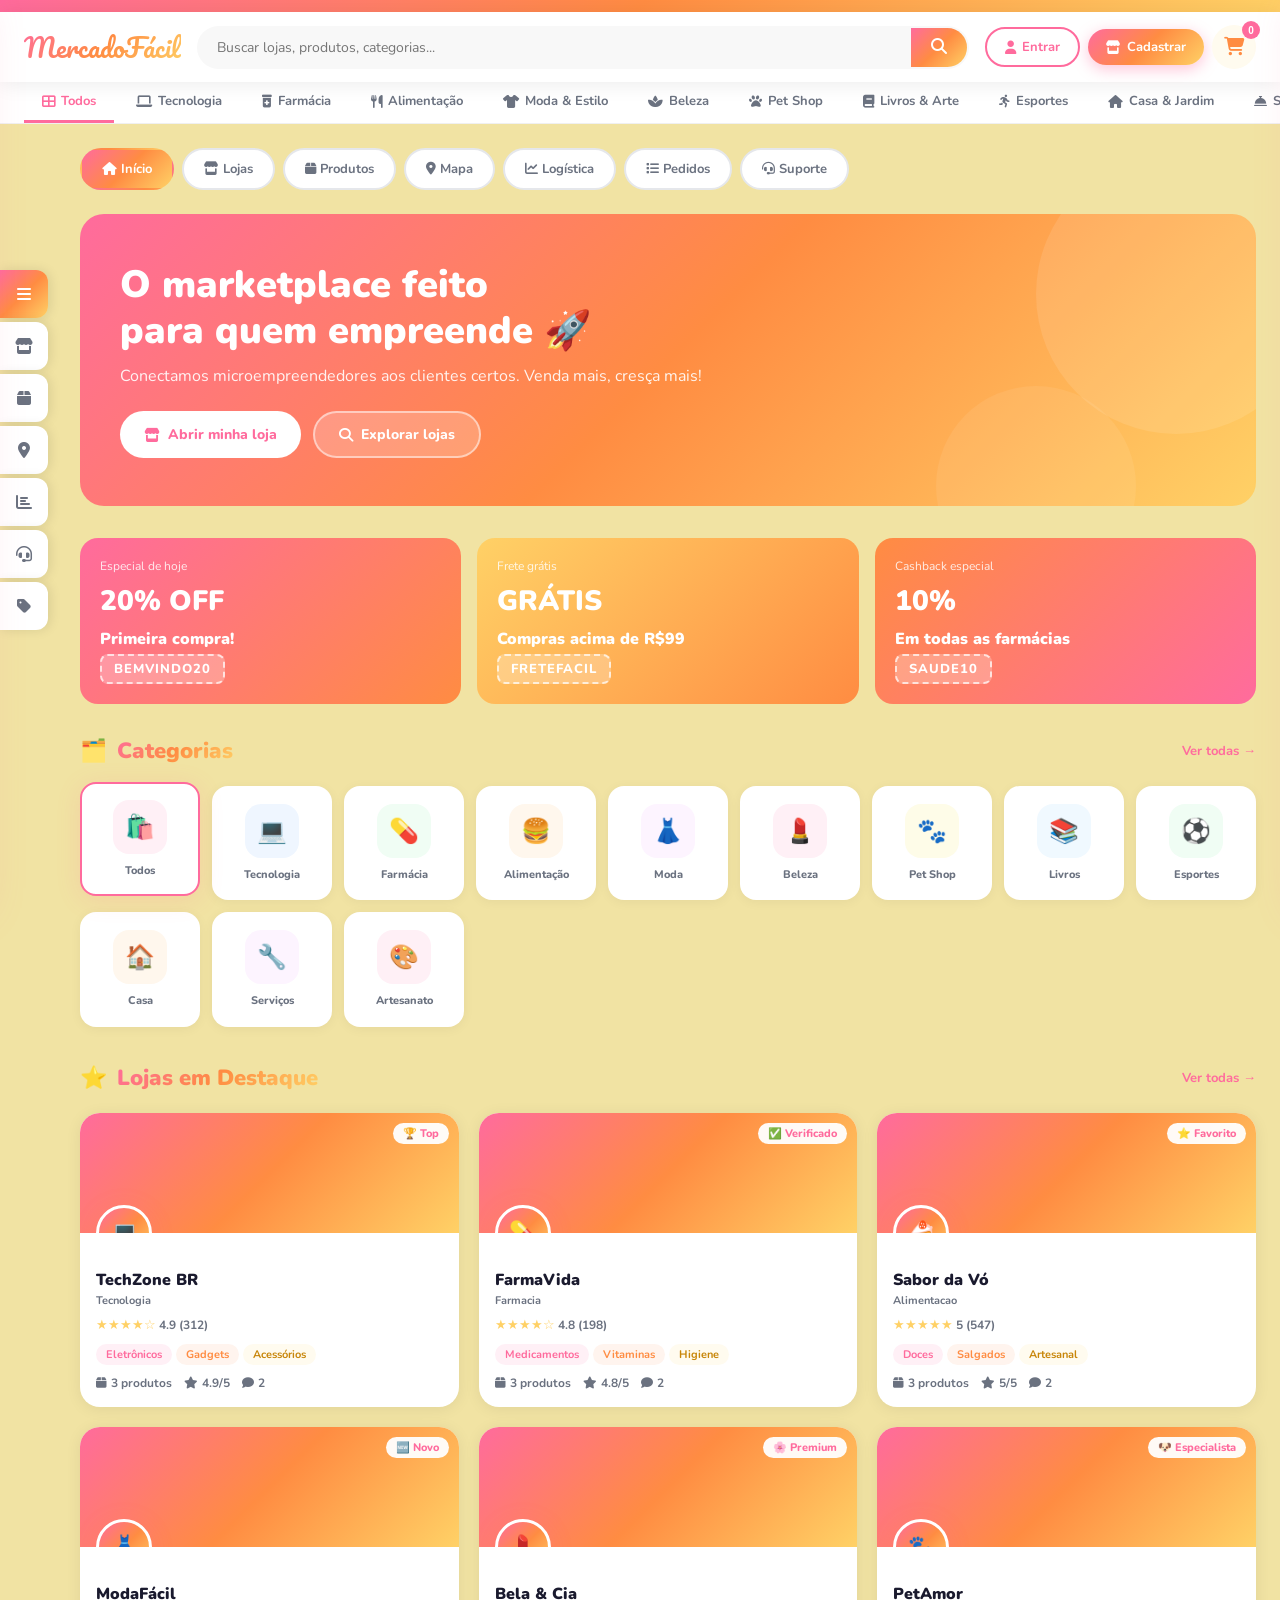
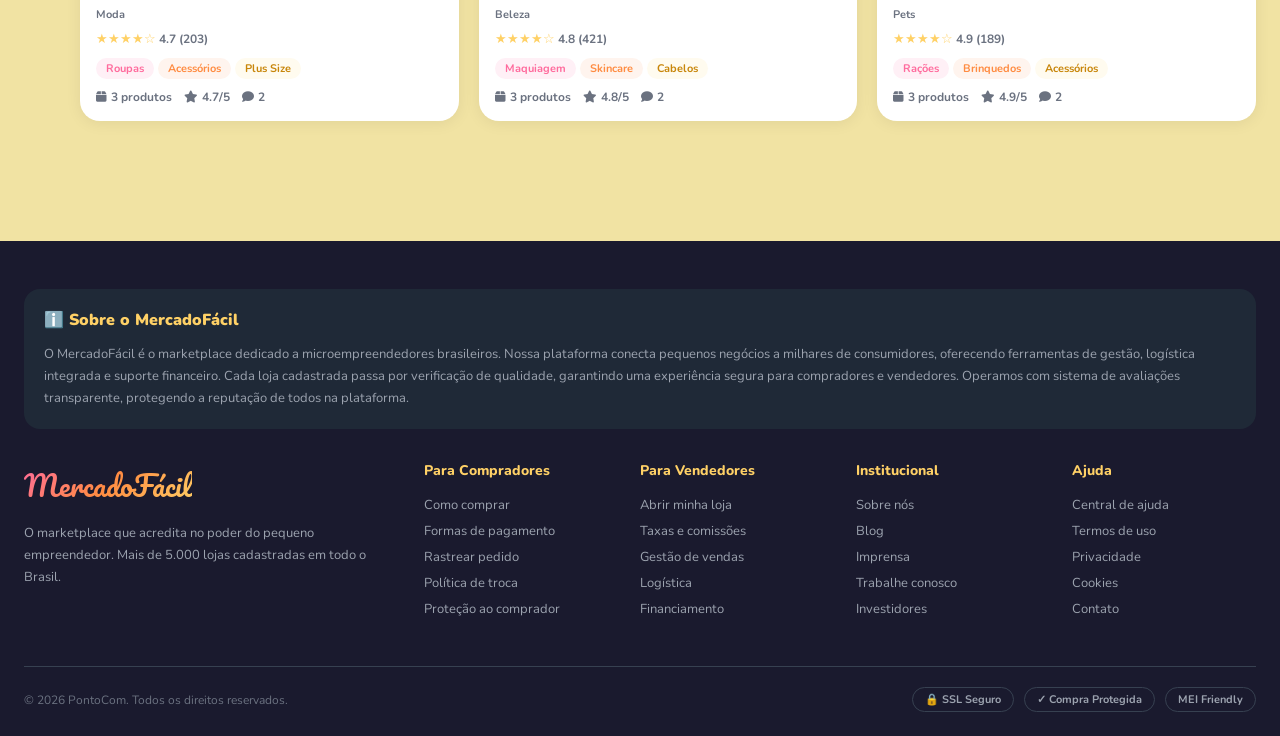
==== pontocom.html @ 1bbb6309 "primeiro commit" ====
<!doctype html>
<html lang="pt-BR">
  <head>
    <meta charset="UTF-8" />
    <meta name="viewport" content="width=device-width, initial-scale=1.0" />
    <title>MercadoFácil — Marketplace para Microempreendedores</title>
    <link rel="preconnect" href="https://fonts.googleapis.com" />
    <link
      href="https://fonts.googleapis.com/css2?family=Nunito:wght@400;600;700;800;900&family=Pacifico&display=swap"
      rel="stylesheet"
    />
    <link
      rel="stylesheet"
      href="https://cdnjs.cloudflare.com/ajax/libs/font-awesome/6.5.0/css/all.min.css"
    />
    <link
      rel="stylesheet"
      href="https://unpkg.com/leaflet@1.9.4/dist/leaflet.css"
    />
    <link rel="stylesheet" href="style.css" />
  </head>
  <body>
    <!-- TOPBAR -->
    <div class="topbar"></div>

    <!-- HEADER -->
    <header>
      <div class="header-inner">
        <div class="logo" onclick="scrollToTop()">MercadoFácil</div>
        <div class="search-bar">
          <input
            type="text"
            id="searchInput"
            placeholder="Buscar lojas, produtos, categorias..."
            oninput="handleSearch(this.value)"
          />
          <button onclick="doSearch()"><i class="fas fa-search"></i></button>
        </div>
        <div class="header-actions">
          <button class="btn btn-outline" onclick="openModal('modal-login')">
            <i class="fas fa-user"></i> Entrar
          </button>
          <button class="btn btn-primary" onclick="openModal('modal-register')">
            <i class="fas fa-store"></i> Cadastrar
          </button>
          <button class="cart-btn pulse" onclick="toggleCart()">
            <i class="fas fa-shopping-cart"></i>
            <span class="cart-badge" id="cartCount">0</span>
          </button>
        </div>
      </div>
    </header>

    <!-- NAV CATEGORIES -->
    <nav class="nav-cats">
      <div class="nav-cats-inner">
        <button class="nav-cat active" onclick="filterCat('todos', this)">
          <i class="fas fa-th-large"></i> Todos
        </button>
        <button class="nav-cat" onclick="filterCat('tecnologia', this)">
          <i class="fas fa-laptop"></i> Tecnologia
        </button>
        <button class="nav-cat" onclick="filterCat('farmacia', this)">
          <i class="fas fa-prescription-bottle-alt"></i> Farmácia
        </button>
        <button class="nav-cat" onclick="filterCat('alimentacao', this)">
          <i class="fas fa-utensils"></i> Alimentação
        </button>
        <button class="nav-cat" onclick="filterCat('moda', this)">
          <i class="fas fa-tshirt"></i> Moda & Estilo
        </button>
        <button class="nav-cat" onclick="filterCat('beleza', this)">
          <i class="fas fa-spa"></i> Beleza
        </button>
        <button class="nav-cat" onclick="filterCat('pets', this)">
          <i class="fas fa-paw"></i> Pet Shop
        </button>
        <button class="nav-cat" onclick="filterCat('livros', this)">
          <i class="fas fa-book"></i> Livros & Arte
        </button>
        <button class="nav-cat" onclick="filterCat('esportes', this)">
          <i class="fas fa-running"></i> Esportes
        </button>
        <button class="nav-cat" onclick="filterCat('casa', this)">
          <i class="fas fa-home"></i> Casa & Jardim
        </button>
        <button class="nav-cat" onclick="filterCat('servicos', this)">
          <i class="fas fa-concierge-bell"></i> Serviços
        </button>
        <button class="nav-cat" onclick="showTab('logistica')">
          <i class="fas fa-chart-line" style="color: var(--rosa)"></i> Painel
          Logístico
        </button>
      </div>
    </nav>

    <!-- FLOATING MENU -->
    <div class="floating-menu">
      <button
        class="float-item"
        onclick="toggleMenu()"
        style="background: var(--grad1); color: white"
        title="Menu"
      >
        <i class="fas fa-bars"></i>
        <span class="tooltip">Menu</span>
      </button>
      <button class="float-item" onclick="showTab('lojas')">
        <i class="fas fa-store"></i>
        <span class="tooltip">Lojas</span>
      </button>
      <button class="float-item" onclick="showTab('produtos')">
        <i class="fas fa-box"></i>
        <span class="tooltip">Produtos</span>
      </button>
      <button class="float-item" onclick="showTab('mapa')">
        <i class="fas fa-map-marker-alt"></i>
        <span class="tooltip">Mapa</span>
      </button>
      <button class="float-item" onclick="showTab('logistica')">
        <i class="fas fa-chart-bar"></i>
        <span class="tooltip">Logística</span>
      </button>
      <button class="float-item" onclick="showTab('suporte')">
        <i class="fas fa-headset"></i>
        <span class="tooltip">Suporte</span>
      </button>
      <button class="float-item" onclick="openModal('modal-coupon')">
        <i class="fas fa-tag"></i>
        <span class="tooltip">Cupons</span>
      </button>
    </div>

    <!-- MENU PANEL -->
    <div class="menu-overlay" id="menuOverlay" onclick="toggleMenu()"></div>
    <div class="menu-panel" id="menuPanel">
      <div class="menu-header">
        <h2>🛍️ Menu</h2>
        <p>Explore tudo no MercadoFácil</p>
        <button class="menu-close" onclick="toggleMenu()">
          <i class="fas fa-times"></i>
        </button>
      </div>
      <div class="menu-section">
        <h3>Principal</h3>
        <div
          class="menu-item"
          onclick="
            showTab('lojas');
            toggleMenu();
          "
        >
          <i class="mi-rosa fas fa-store"></i> Lojas em Destaque
        </div>
        <div
          class="menu-item"
          onclick="
            showTab('produtos');
            toggleMenu();
          "
        >
          <i class="mi-laranja fas fa-box-open"></i> Todos os Produtos
        </div>
        <div
          class="menu-item"
          onclick="
            showTab('mapa');
            toggleMenu();
          "
        >
          <i class="mi-amarelo fas fa-map"></i> Mapa de Lojas
        </div>
      </div>
      <div class="menu-section">
        <h3>Ferramentas</h3>
        <div
          class="menu-item"
          onclick="
            showTab('logistica');
            toggleMenu();
          "
        >
          <i class="mi-rosa fas fa-chart-line"></i> Painel Logístico
        </div>
        <div
          class="menu-item"
          onclick="
            openModal('modal-coupon');
            toggleMenu();
          "
        >
          <i class="mi-laranja fas fa-ticket-alt"></i> Meus Cupons
        </div>
        <div
          class="menu-item"
          onclick="
            showTab('pedidos');
            toggleMenu();
          "
        >
          <i class="mi-amarelo fas fa-list-alt"></i> Meus Pedidos
        </div>
      </div>
      <div class="menu-section">
        <h3>Categorias</h3>
        <div
          class="menu-item"
          onclick="
            filterCat('tecnologia');
            toggleMenu();
          "
        >
          <i class="mi-rosa fas fa-laptop"></i> Tecnologia
        </div>
        <div
          class="menu-item"
          onclick="
            filterCat('farmacia');
            toggleMenu();
          "
        >
          <i class="mi-laranja fas fa-pills"></i> Farmácia
        </div>
        <div
          class="menu-item"
          onclick="
            filterCat('alimentacao');
            toggleMenu();
          "
        >
          <i class="mi-amarelo fas fa-hamburger"></i> Alimentação
        </div>
        <div
          class="menu-item"
          onclick="
            filterCat('moda');
            toggleMenu();
          "
        >
          <i class="mi-rosa fas fa-tshirt"></i> Moda & Estilo
        </div>
        <div
          class="menu-item"
          onclick="
            filterCat('beleza');
            toggleMenu();
          "
        >
          <i class="mi-laranja fas fa-spa"></i> Beleza
        </div>
        <div
          class="menu-item"
          onclick="
            filterCat('pets');
            toggleMenu();
          "
        >
          <i class="mi-amarelo fas fa-paw"></i> Pet Shop
        </div>
        <div
          class="menu-item"
          onclick="
            filterCat('esportes');
            toggleMenu();
          "
        >
          <i class="mi-rosa fas fa-running"></i> Esportes
        </div>
        <div
          class="menu-item"
          onclick="
            filterCat('casa');
            toggleMenu();
          "
        >
          <i class="mi-laranja fas fa-home"></i> Casa & Jardim
        </div>
      </div>
      <div class="menu-section">
        <h3>Conta</h3>
        <div
          class="menu-item"
          onclick="
            openModal('modal-login');
            toggleMenu();
          "
        >
          <i class="mi-rosa fas fa-sign-in-alt"></i> Entrar
        </div>
        <div
          class="menu-item"
          onclick="
            openModal('modal-register');
            toggleMenu();
          "
        >
          <i class="mi-laranja fas fa-user-plus"></i> Criar Conta
        </div>
        <div
          class="menu-item"
          onclick="
            showTab('suporte');
            toggleMenu();
          "
        >
          <i class="mi-amarelo fas fa-headset"></i> Suporte
        </div>
      </div>
    </div>

    <!-- CART PANEL -->
    <div class="cart-panel" id="cartPanel">
      <div class="cart-header">
        <h2><i class="fas fa-shopping-cart"></i> Meu Carrinho</h2>
        <button
          onclick="toggleCart()"
          style="
            background: rgba(255, 255, 255, 0.2);
            border: none;
            color: white;
            width: 32px;
            height: 32px;
            border-radius: 50%;
            cursor: pointer;
            font-size: 16px;
          "
        >
          <i class="fas fa-times"></i>
        </button>
      </div>
      <div class="cart-items" id="cartItems">
        <div style="text-align: center; padding: 60px 20px; color: var(--gray)">
          <i
            class="fas fa-shopping-bag"
            style="
              font-size: 48px;
              margin-bottom: 12px;
              opacity: 0.3;
              display: block;
            "
          ></i>
          <p style="font-weight: 700">Seu carrinho está vazio</p>
          <p style="font-size: 12px">Adicione produtos incríveis!</p>
        </div>
      </div>
      <div class="cart-footer">
        <div class="coupon-section">
          <label
            style="
              font-size: 12px;
              font-weight: 700;
              display: block;
              margin-bottom: 6px;
            "
            ><i class="fas fa-tag" style="color: var(--rosa)"></i> Cupom de
            desconto</label
          >
          <div class="coupon-input">
            <input
              type="text"
              id="couponField"
              placeholder="Digite o cupom..."
            />
            <button class="coupon-apply" onclick="applyCoupon()">
              Aplicar
            </button>
          </div>
        </div>
        <div class="cart-total">
          <span>Total:</span>
          <span class="price" id="cartTotal">R$ 0,00</span>
        </div>
        <button
          class="btn btn-primary"
          style="width: 100%; justify-content: center; padding: 14px"
          onclick="checkout()"
        >
          <i class="fas fa-lock"></i> Finalizar Compra
        </button>
      </div>
    </div>
    <div class="menu-overlay" id="cartOverlay" onclick="toggleCart()"></div>

    <!-- MAIN -->
    <main>
      <!-- MAIN TABS -->
      <div class="main-tabs">
        <button class="main-tab active" onclick="showTab('inicio')">
          <i class="fas fa-home"></i> Início
        </button>
        <button class="main-tab" onclick="showTab('lojas')">
          <i class="fas fa-store"></i> Lojas
        </button>
        <button class="main-tab" onclick="showTab('produtos')">
          <i class="fas fa-box"></i> Produtos
        </button>
        <button class="main-tab" onclick="showTab('mapa')">
          <i class="fas fa-map-marker-alt"></i> Mapa
        </button>
        <button class="main-tab" onclick="showTab('logistica')">
          <i class="fas fa-chart-line"></i> Logística
        </button>
        <button class="main-tab" onclick="showTab('pedidos')">
          <i class="fas fa-list"></i> Pedidos
        </button>
        <button class="main-tab" onclick="showTab('suporte')">
          <i class="fas fa-headset"></i> Suporte
        </button>
      </div>

      <!-- ===== INICIO ===== -->
      <div class="tab-content active" id="tab-inicio">
        <!-- HERO -->
        <div class="hero">
          <h1>O marketplace feito<br />para quem empreende 🚀</h1>
          <p>
            Conectamos microempreendedores aos clientes certos. Venda mais,
            cresça mais!
          </p>
          <div class="hero-btns">
            <button class="btn-white" onclick="openModal('modal-register')">
              <i class="fas fa-store"></i> Abrir minha loja
            </button>
            <button class="btn-ghost" onclick="showTab('lojas')">
              <i class="fas fa-search"></i> Explorar lojas
            </button>
          </div>
        </div>

        <!-- PROMOS -->
        <div class="promo-grid">
          <div class="promo-card promo-1" onclick="openModal('modal-coupon')">
            <p>Especial de hoje</p>
            <div class="discount">20% OFF</div>
            <h3>Primeira compra!</h3>
            <div class="coupon-badge">BEMVINDO20</div>
          </div>
          <div class="promo-card promo-2" onclick="openModal('modal-coupon')">
            <p>Frete grátis</p>
            <div class="discount">GRÁTIS</div>
            <h3>Compras acima de R$99</h3>
            <div class="coupon-badge">FRETEFACIL</div>
          </div>
          <div class="promo-card promo-3" onclick="openModal('modal-coupon')">
            <p>Cashback especial</p>
            <div class="discount">10%</div>
            <h3>Em todas as farmácias</h3>
            <div class="coupon-badge">SAUDE10</div>
          </div>
        </div>

        <!-- CATEGORIES -->
        <div class="section-title">
          <h2>🗂️ <span>Categorias</span></h2>
          <a class="see-all" onclick="showTab('lojas')">Ver todas →</a>
        </div>
        <div class="cat-grid" id="catGrid">
          <div class="cat-card active" onclick="filterCat('todos', null, true)">
            <div class="cat-icon" style="background: #fff0f6">
              <span>🛍️</span>
            </div>
            <p>Todos</p>
          </div>
          <div class="cat-card" onclick="filterCat('tecnologia', null, true)">
            <div class="cat-icon" style="background: #eff6ff">
              <span>💻</span>
            </div>
            <p>Tecnologia</p>
          </div>
          <div class="cat-card" onclick="filterCat('farmacia', null, true)">
            <div class="cat-icon" style="background: #f0fdf4">
              <span>💊</span>
            </div>
            <p>Farmácia</p>
          </div>
          <div class="cat-card" onclick="filterCat('alimentacao', null, true)">
            <div class="cat-icon" style="background: #fff7ed">
              <span>🍔</span>
            </div>
            <p>Alimentação</p>
          </div>
          <div class="cat-card" onclick="filterCat('moda', null, true)">
            <div class="cat-icon" style="background: #fdf4ff">
              <span>👗</span>
            </div>
            <p>Moda</p>
          </div>
          <div class="cat-card" onclick="filterCat('beleza', null, true)">
            <div class="cat-icon" style="background: #fff0f6">
              <span>💄</span>
            </div>
            <p>Beleza</p>
          </div>
          <div class="cat-card" onclick="filterCat('pets', null, true)">
            <div class="cat-icon" style="background: #fefce8">
              <span>🐾</span>
            </div>
            <p>Pet Shop</p>
          </div>
          <div class="cat-card" onclick="filterCat('livros', null, true)">
            <div class="cat-icon" style="background: #f0f9ff">
              <span>📚</span>
            </div>
            <p>Livros</p>
          </div>
          <div class="cat-card" onclick="filterCat('esportes', null, true)">
            <div class="cat-icon" style="background: #f0fdf4">
              <span>⚽</span>
            </div>
            <p>Esportes</p>
          </div>
          <div class="cat-card" onclick="filterCat('casa', null, true)">
            <div class="cat-icon" style="background: #fff7ed">
              <span>🏠</span>
            </div>
            <p>Casa</p>
          </div>
          <div class="cat-card" onclick="filterCat('servicos', null, true)">
            <div class="cat-icon" style="background: #fdf4ff">
              <span>🔧</span>
            </div>
            <p>Serviços</p>
          </div>
          <div class="cat-card" onclick="filterCat('artesanato', null, true)">
            <div class="cat-icon" style="background: #fff0f6">
              <span>🎨</span>
            </div>
            <p>Artesanato</p>
          </div>
        </div>

        <!-- LOJAS DESTAQUE -->
        <div class="section-title">
          <h2>⭐ <span>Lojas em Destaque</span></h2>
          <a class="see-all" onclick="showTab('lojas')">Ver todas →</a>
        </div>
        <div class="stores-grid" id="storesHome"></div>
      </div>

      <!-- ===== LOJAS ===== -->
      <div class="tab-content" id="tab-lojas">
        <div class="section-title">
          <h2>🏪 <span>Todas as Lojas</span></h2>
        </div>
        <div
          id="storeFilterInfo"
          style="
            font-size: 14px;
            color: var(--gray);
            font-weight: 700;
            margin-bottom: 16px;
          "
        ></div>
        <div class="stores-grid" id="storesAll"></div>
      </div>

      <!-- ===== PRODUTOS ===== -->
      <div class="tab-content" id="tab-produtos">
        <div class="section-title">
          <h2>📦 <span>Todos os Produtos</span></h2>
        </div>
        <div class="products-grid" id="productsAll"></div>
      </div>

      <!-- ===== MAPA ===== -->
      <div class="tab-content" id="tab-mapa">
        <div class="map-section">
          <div class="map-header">
            <h2>
              <i class="fas fa-map-marker-alt" style="color: var(--rosa)"></i>
              Lojas Próximas a Você
            </h2>
            <button class="btn btn-primary" onclick="locateUser()">
              <i class="fas fa-location-arrow"></i> Minha Localização
            </button>
          </div>
          <div id="map"></div>
        </div>
      </div>

      <!-- ===== LOGÍSTICA ===== -->
      <div class="tab-content" id="tab-logistica">
        <div class="logistics-panel">
          <h2>
            <i class="fas fa-chart-line" style="color: var(--rosa)"></i> Painel
            de Logística & Financeiro
          </h2>

          <div class="logistics-grid">
            <div class="metric-card">
              <div
                class="metric-icon"
                style="background: var(--rosa-pale); color: var(--rosa)"
              >
                <i class="fas fa-dollar-sign"></i>
              </div>
              <div class="metric-value">R$12.840</div>
              <div class="metric-label">Faturamento Mensal</div>
              <div class="metric-trend trend-up">▲ +18.3%</div>
            </div>
            <div class="metric-card">
              <div
                class="metric-icon"
                style="background: var(--laranja-pale); color: var(--laranja)"
              >
                <i class="fas fa-shopping-bag"></i>
              </div>
              <div class="metric-value">248</div>
              <div class="metric-label">Pedidos no Mês</div>
              <div class="metric-trend trend-up">▲ +22 novos</div>
            </div>
            <div class="metric-card">
              <div
                class="metric-icon"
                style="background: var(--amarelo-pale); color: #c8860a"
              >
                <i class="fas fa-users"></i>
              </div>
              <div class="metric-value">1.432</div>
              <div class="metric-label">Clientes Ativos</div>
              <div class="metric-trend trend-up">▲ +8.1%</div>
            </div>
            <div class="metric-card">
              <div
                class="metric-icon"
                style="background: #eff6ff; color: #2563eb"
              >
                <i class="fas fa-truck"></i>
              </div>
              <div class="metric-value">96.2%</div>
              <div class="metric-label">Entregas no Prazo</div>
              <div class="metric-trend trend-up">▲ Excelente</div>
            </div>
          </div>

          <!-- MINI CHART -->
          <div
            style="
              background: var(--gray-light);
              border-radius: 16px;
              padding: 20px;
              margin-bottom: 24px;
            "
          >
            <h3 style="font-size: 15px; font-weight: 900; margin-bottom: 4px">
              Receita Semanal
            </h3>
            <p style="font-size: 12px; color: var(--gray); margin-bottom: 12px">
              Últimos 7 dias
            </p>
            <div class="chart-bars" id="chartBars"></div>
            <div
              class="chart-bars"
              id="chartLabels"
              style="height: auto; margin-top: 4px"
            ></div>
          </div>

          <!-- MAIS MÉTRICAS -->
          <div
            style="
              display: grid;
              grid-template-columns: repeat(3, 1fr);
              gap: 16px;
              margin-bottom: 24px;
            "
          >
            <div class="metric-card">
              <div
                class="metric-icon"
                style="background: var(--rosa-pale); color: var(--rosa)"
              >
                <i class="fas fa-percentage"></i>
              </div>
              <div class="metric-value">34%</div>
              <div class="metric-label">Margem de Lucro</div>
              <div class="metric-trend trend-up">▲ Meta: 30%</div>
            </div>
            <div class="metric-card">
              <div
                class="metric-icon"
                style="background: var(--laranja-pale); color: var(--laranja)"
              >
                <i class="fas fa-redo"></i>
              </div>
              <div class="metric-value">68%</div>
              <div class="metric-label">Taxa de Retorno</div>
              <div class="metric-trend trend-up">▲ Acima da média</div>
            </div>
            <div class="metric-card">
              <div
                class="metric-icon"
                style="background: #fef2f2; color: #dc2626"
              >
                <i class="fas fa-times-circle"></i>
              </div>
              <div class="metric-value">3.1%</div>
              <div class="metric-label">Taxa de Cancelamento</div>
              <div class="metric-trend trend-up">▼ Muito baixa</div>
            </div>
          </div>

          <h3
            style="
              font-size: 18px;
              font-weight: 900;
              margin-bottom: 16px;
              display: flex;
              align-items: center;
              gap: 8px;
            "
          >
            <i class="fas fa-list" style="color: var(--rosa)"></i> Gerenciamento
            de Pedidos
          </h3>
          <div style="overflow-x: auto">
            <table class="orders-table">
              <thead>
                <tr>
                  <th>Pedido</th>
                  <th>Cliente</th>
                  <th>Produto</th>
                  <th>Valor</th>
                  <th>Status</th>
                  <th>Data</th>
                  <th>Ações</th>
                </tr>
              </thead>
              <tbody id="ordersTable"></tbody>
            </table>
          </div>

          <!-- FINANCIAMENTO -->
          <div
            style="
              background: var(--grad1);
              border-radius: 20px;
              padding: 24px;
              margin-top: 24px;
              color: white;
            "
          >
            <h3 style="font-size: 18px; font-weight: 900; margin-bottom: 8px">
              💳 Financiamento para sua Loja
            </h3>
            <p style="font-size: 14px; opacity: 0.9; margin-bottom: 16px">
              Com base no seu faturamento, você pode solicitar crédito de até:
            </p>
            <div style="font-size: 42px; font-weight: 900; margin-bottom: 16px">
              R$ 38.520,00
            </div>
            <div style="display: flex; gap: 12px; flex-wrap: wrap">
              <div
                style="
                  background: rgba(255, 255, 255, 0.2);
                  border-radius: 12px;
                  padding: 12px 20px;
                  text-align: center;
                "
              >
                <div style="font-size: 11px; opacity: 0.8">Taxa Mensal</div>
                <div style="font-size: 18px; font-weight: 900">1.49%</div>
              </div>
              <div
                style="
                  background: rgba(255, 255, 255, 0.2);
                  border-radius: 12px;
                  padding: 12px 20px;
                  text-align: center;
                "
              >
                <div style="font-size: 11px; opacity: 0.8">Prazo</div>
                <div style="font-size: 18px; font-weight: 900">até 24x</div>
              </div>
              <div
                style="
                  background: rgba(255, 255, 255, 0.2);
                  border-radius: 12px;
                  padding: 12px 20px;
                  text-align: center;
                "
              >
                <div style="font-size: 11px; opacity: 0.8">Aprovação</div>
                <div style="font-size: 18px; font-weight: 900">Em 24h</div>
              </div>
            </div>
            <button
              class="btn-white"
              style="margin-top: 16px"
              onclick="
                showToast('Solicitação enviada! Aguarde contato em até 24h. 🎉')
              "
            >
              <i class="fas fa-hand-holding-usd"></i> Solicitar Crédito
            </button>
          </div>
        </div>
      </div>

      <!-- ===== PEDIDOS ===== -->
      <div class="tab-content" id="tab-pedidos">
        <div class="logistics-panel">
          <h2>
            <i class="fas fa-box-open" style="color: var(--rosa)"></i> Meus
            Pedidos
          </h2>
          <div
            style="text-align: center; padding: 60px 20px; color: var(--gray)"
          >
            <i
              class="fas fa-user-lock"
              style="
                font-size: 64px;
                margin-bottom: 16px;
                opacity: 0.2;
                display: block;
              "
            ></i>
            <p style="font-weight: 800; font-size: 16px; margin-bottom: 8px">
              Faça login para ver seus pedidos
            </p>
            <p style="font-size: 13px; margin-bottom: 24px">
              Acompanhe todas as suas compras em tempo real
            </p>
            <button class="btn btn-primary" onclick="openModal('modal-login')">
              <i class="fas fa-sign-in-alt"></i> Entrar na conta
            </button>
          </div>
        </div>
      </div>

      <!-- ===== SUPORTE ===== -->
      <div class="tab-content" id="tab-suporte">
        <div class="support-section">
          <div class="support-info">
            <h2>
              <i class="fas fa-headset" style="color: var(--rosa)"></i> Central
              de Suporte
            </h2>
            <p>
              Estamos aqui para ajudar você! Nossa equipe está disponível de
              segunda à sábado, das 8h às 20h. Escolha o canal de sua
              preferência.
            </p>
            <div class="support-contact-cards">
              <div
                class="contact-card"
                onclick="showToast('Abrindo WhatsApp... 📱')"
              >
                <div
                  class="contact-icon"
                  style="background: #d1fae5; color: #10b981"
                >
                  <i class="fab fa-whatsapp"></i>
                </div>
                <div>
                  <h4>WhatsApp</h4>
                  <p>(16) 99999-0000 · Resposta em minutos</p>
                </div>
              </div>
              <div
                class="contact-card"
                onclick="showToast('Abrindo chat... 💬')"
              >
                <div
                  class="contact-icon"
                  style="background: var(--rosa-pale); color: var(--rosa)"
                >
                  <i class="fas fa-comment-dots"></i>
                </div>
                <div>
                  <h4>Chat Online</h4>
                  <p>Suporte ao vivo agora disponível</p>
                </div>
              </div>
              <div
                class="contact-card"
                onclick="showToast('Abrindo e-mail... 📧')"
              >
                <div
                  class="contact-icon"
                  style="background: #eff6ff; color: #2563eb"
                >
                  <i class="fas fa-envelope"></i>
                </div>
                <div>
                  <h4>E-mail</h4>
                  <p>suporte@mercadofacil.com.br</p>
                </div>
              </div>
              <div
                class="contact-card"
                onclick="showToast('Central de Ajuda... 📖')"
              >
                <div
                  class="contact-icon"
                  style="background: var(--amarelo-pale); color: #c8860a"
                >
                  <i class="fas fa-question-circle"></i>
                </div>
                <div>
                  <h4>Central de Ajuda</h4>
                  <p>Artigos e tutoriais completos</p>
                </div>
              </div>
            </div>
          </div>
          <div>
            <h3 style="font-size: 18px; font-weight: 900; margin-bottom: 16px">
              📝 Enviar Mensagem
            </h3>
            <div class="form-group">
              <label>Seu nome</label>
              <input type="text" placeholder="Como você se chama?" />
            </div>
            <div class="form-group">
              <label>E-mail</label>
              <input type="email" placeholder="seu@email.com" />
            </div>
            <div class="form-group">
              <label>Assunto</label>
              <select>
                <option>Problema com pedido</option>
                <option>Dúvida sobre cadastro</option>
                <option>Problema com pagamento</option>
                <option>Quero vender na plataforma</option>
                <option>Outro</option>
              </select>
            </div>
            <div class="form-group">
              <label>Mensagem</label>
              <textarea
                style="
                  width: 100%;
                  padding: 12px 16px;
                  border: 2px solid #e5e7eb;
                  border-radius: 10px;
                  font-family: &quot;Nunito&quot;, sans-serif;
                  font-size: 14px;
                  resize: vertical;
                  min-height: 100px;
                  outline: none;
                "
                placeholder="Descreva sua dúvida ou problema..."
              ></textarea>
            </div>
            <button
              class="form-submit"
              onclick="
                showToast('Mensagem enviada! Responderemos em até 24h. ✉️')
              "
            >
              <i class="fas fa-paper-plane"></i> Enviar Mensagem
            </button>
          </div>
        </div>
      </div>
    </main>

    <!-- ===== FOOTER ===== -->
    <footer>
      <div class="footer-inner">
        <div class="footer-info-box">
          <h3>ℹ️ Sobre o MercadoFácil</h3>
          <p>
            O MercadoFácil é o marketplace dedicado a microempreendedores
            brasileiros. Nossa plataforma conecta pequenos negócios a milhares
            de consumidores, oferecendo ferramentas de gestão, logística
            integrada e suporte financeiro. Cada loja cadastrada passa por
            verificação de qualidade, garantindo uma experiência segura para
            compradores e vendedores. Operamos com sistema de avaliações
            transparente, protegendo a reputação de todos na plataforma.
          </p>
        </div>
        <div class="footer-grid">
          <div class="footer-brand">
            <div class="logo">MercadoFácil</div>
            <p>
              O marketplace que acredita no poder do pequeno empreendedor. Mais
              de 5.000 lojas cadastradas em todo o Brasil.
            </p>
          </div>
          <div class="footer-col">
            <h4>Para Compradores</h4>
            <a>Como comprar</a>
            <a>Formas de pagamento</a>
            <a>Rastrear pedido</a>
            <a>Política de troca</a>
            <a>Proteção ao comprador</a>
          </div>
          <div class="footer-col">
            <h4>Para Vendedores</h4>
            <a>Abrir minha loja</a>
            <a>Taxas e comissões</a>
            <a>Gestão de vendas</a>
            <a>Logística</a>
            <a>Financiamento</a>
          </div>
          <div class="footer-col">
            <h4>Institucional</h4>
            <a>Sobre nós</a>
            <a>Blog</a>
            <a>Imprensa</a>
            <a>Trabalhe conosco</a>
            <a>Investidores</a>
          </div>
          <div class="footer-col">
            <h4>Ajuda</h4>
            <a>Central de ajuda</a>
            <a>Termos de uso</a>
            <a>Privacidade</a>
            <a>Cookies</a>
            <a onclick="showTab('suporte')">Contato</a>
          </div>
        </div>
        <div class="footer-divider"></div>
        <div class="footer-bottom">
          <span>© 2026 PontoCom. Todos os direitos reservados.</span>
          <div class="footer-badges">
            <div class="footer-badge">🔒 SSL Seguro</div>
            <div class="footer-badge">✓ Compra Protegida</div>
            <div class="footer-badge">MEI Friendly</div>
          </div>
        </div>
      </div>
    </footer>

    <!-- ===== MODALS ===== -->

    <!-- LOGIN -->
    <div class="modal-overlay" id="modal-login">
      <div class="modal">
        <button class="modal-close" onclick="closeModal('modal-login')">
          <i class="fas fa-times"></i>
        </button>
        <h2>Bem-vindo de volta!</h2>
        <p>Entre na sua conta e continue explorando</p>
        <div class="form-group">
          <label>E-mail</label
          ><input type="email" placeholder="seu@email.com" />
        </div>
        <div class="form-group">
          <label>Senha</label><input type="password" placeholder="••••••••" />
        </div>
        <button
          class="form-submit"
          onclick="
            closeModal('modal-login');
            showToast('Login realizado com sucesso! 🎉');
          "
        >
          <i class="fas fa-sign-in-alt"></i> Entrar
        </button>
        <div class="form-link">
          Não tem conta?
          <a
            onclick="
              closeModal('modal-login');
              openModal('modal-register');
            "
            >Cadastre-se grátis</a
          >
        </div>
        <div class="form-link" style="margin-top: 8px">
          <a>Esqueci minha senha</a>
        </div>
      </div>
    </div>

    <!-- REGISTER -->
    <div class="modal-overlay" id="modal-register">
      <div class="modal">
        <button class="modal-close" onclick="closeModal('modal-register')">
          <i class="fas fa-times"></i>
        </button>
        <h2>Crie sua conta!</h2>
        <p>Escolha como você quer usar o MercadoFácil</p>
        <div class="user-type-grid">
          <div
            class="user-type-card selected"
            id="typeComprador"
            onclick="selectType('comprador')"
          >
            <div class="icon">🛒</div>
            <h3>Comprador</h3>
            <p>Quero comprar produtos</p>
          </div>
          <div
            class="user-type-card"
            id="typeVendedor"
            onclick="selectType('vendedor')"
          >
            <div class="icon">🏪</div>
            <h3>Vendedor</h3>
            <p>Quero vender meus produtos</p>
          </div>
        </div>
        <div class="form-group">
          <label>Nome completo</label
          ><input type="text" placeholder="Seu nome" />
        </div>
        <div class="form-group">
          <label>E-mail</label
          ><input type="email" placeholder="seu@email.com" />
        </div>
        <div class="form-group">
          <label>Senha</label
          ><input type="password" placeholder="Mínimo 8 caracteres" />
        </div>
        <div id="vendedorFields" style="display: none">
          <div class="form-group">
            <label>Nome da loja</label
            ><input type="text" placeholder="Ex: Tech do João" />
          </div>
          <div class="form-group">
            <label>Categoria</label>
            <select>
              <option>Tecnologia</option>
              <option>Farmácia</option>
              <option>Alimentação</option>
              <option>Moda</option>
              <option>Beleza</option>
              <option>Pet Shop</option>
              <option>Casa</option>
              <option>Esportes</option>
              <option>Outro</option>
            </select>
          </div>
          <div class="form-group">
            <label>CNPJ / CPF (MEI)</label
            ><input type="text" placeholder="00.000.000/0000-00" />
          </div>
        </div>
        <button
          class="form-submit"
          onclick="
            closeModal('modal-register');
            showToast('Conta criada com sucesso! Bem-vindo(a)! 🎉');
          "
        >
          <i class="fas fa-user-plus"></i> Criar Conta Grátis
        </button>
        <div class="form-link">
          Já tem conta?
          <a
            onclick="
              closeModal('modal-register');
              openModal('modal-login');
            "
            >Fazer login</a
          >
        </div>
      </div>
    </div>

    <!-- COUPON MODAL -->
    <div class="modal-overlay" id="modal-coupon">
      <div class="modal">
        <button class="modal-close" onclick="closeModal('modal-coupon')">
          <i class="fas fa-times"></i>
        </button>
        <h2>🎟️ Meus Cupons</h2>
        <p>Use esses cupons exclusivos nas suas compras</p>
        <div id="couponsGrid"></div>
      </div>
    </div>

    <!-- STORE DETAIL MODAL -->
    <div class="modal-overlay" id="modal-store">
      <div class="modal store-modal">
        <button
          class="modal-close"
          onclick="closeModal('modal-store')"
          style="z-index: 10"
        >
          <i class="fas fa-times"></i>
        </button>
        <div id="storeModalContent"></div>
      </div>
    </div>

    <!-- TOAST -->
    <div class="toast" id="toast">
      <i class="fas fa-check-circle"></i>
      <span id="toastMsg">Adicionado ao carrinho!</span>
    </div>

    <script src="https://unpkg.com/leaflet@1.9.4/dist/leaflet.js"></script>
    <script src="script.js"></script>
  </body>
</html>
---- style.css ----
:root {
  --rosa: #FF6B9D;
  --rosa-light: #FFB3D1;
  --rosa-pale: #FFF0F6;
  --laranja: #FF8C42;
  --laranja-light: #FFB380;
  --laranja-pale: #FFF4EE;
  --amarelo: #FFD166;
  --amarelo-light: #FFE5A0;
  --amarelo-pale: #FFFBEF;
  --grad1: linear-gradient(135deg, #FF6B9D 0%, #FF8C42 50%, #FFD166 100%);
  --grad2: linear-gradient(135deg, #FFD166 0%, #FF8C42 100%);
  --grad3: linear-gradient(135deg, #FF6B9D 0%, #FF8C42 100%);
  --white: #ffffff;
  --gray-light: #f8f8f8;
  --gray: #6b7280;
  --dark: #1a1a2e;
  --shadow: 0 4px 24px rgba(255,107,157,0.15);
  --shadow-lg: 0 8px 40px rgba(255,107,157,0.25);
  --radius: 16px;
  --radius-sm: 10px;
}

* { margin:0; padding:0; box-sizing:border-box; }

body {
  font-family: 'Nunito', sans-serif;
  background: #f1e3a3;
  color: var(--dark);
  overflow-x: hidden;
}

/* SCROLLBAR */
::-webkit-scrollbar { width: 6px; }
::-webkit-scrollbar-track { background: #f1f1f1; }
::-webkit-scrollbar-thumb { background: var(--rosa); border-radius: 10px; }

/* ===== TOPBAR ===== */
.topbar {
  background: var(--grad1);
  color: white;
  font-size: 12px;
  font-weight: 700;
  text-align: center;
  padding: 6px 20px;
  letter-spacing: 0.5px;
  animation: slideDown 0.5s ease;
}

@keyframes slideDown { from { transform: translateY(-100%); opacity:0; } to { transform: translateY(0); opacity:1; } }

/* ===== HEADER ===== */
header {
  background: white;
  box-shadow: 0 2px 20px rgba(0,0,0,0.08);
  position: sticky;
  top: 0;
  z-index: 900;
  animation: slideDown 0.6s ease;
}

.header-inner {
  max-width: 1400px;
  margin: 0 auto;
  padding: 12px 24px;
  display: flex;
  align-items: center;
  gap: 16px;
}

.logo {
  font-family: 'Pacifico', cursive;
  font-size: 26px;
  background: var(--grad1);
  -webkit-background-clip: text;
  -webkit-text-fill-color: transparent;
  background-clip: text;
  white-space: nowrap;
  flex-shrink: 0;
  cursor: pointer;
}

.search-bar {
  flex: 1;
  display: flex;
  background: var(--gray-light);
  border-radius: 50px;
  border: 2px solid transparent;
  transition: all 0.3s;
  overflow: hidden;
}

.search-bar:focus-within {
  border-color: var(--rosa);
  background: white;
  box-shadow: 0 0 0 4px rgba(255,107,157,0.1);
}

.search-bar input {
  flex: 1;
  border: none;
  background: transparent;
  padding: 10px 18px;
  font-family: 'Nunito', sans-serif;
  font-size: 14px;
  outline: none;
}

.search-bar button {
  background: var(--grad1);
  border: none;
  padding: 10px 20px;
  color: white;
  cursor: pointer;
  font-size: 16px;
  transition: opacity 0.2s;
}

.search-bar button:hover { opacity: 0.85; }

.header-actions {
  display: flex;
  align-items: center;
  gap: 8px;
  flex-shrink: 0;
}

.btn {
  padding: 9px 18px;
  border-radius: 50px;
  border: none;
  cursor: pointer;
  font-family: 'Nunito', sans-serif;
  font-weight: 700;
  font-size: 13px;
  transition: all 0.25s;
  display: flex;
  align-items: center;
  gap: 6px;
}

.btn-outline {
  background: transparent;
  border: 2px solid var(--rosa);
  color: var(--rosa);
}

.btn-outline:hover {
  background: var(--rosa);
  color: white;
  transform: translateY(-1px);
}

.btn-primary {
  background: var(--grad1);
  color: white;
  box-shadow: 0 4px 15px rgba(255,107,157,0.4);
}

.btn-primary:hover {
  transform: translateY(-2px);
  box-shadow: 0 6px 20px rgba(255,107,157,0.5);
}

.cart-btn {
  position: relative;
  background: var(--amarelo-pale);
  border: none;
  width: 44px;
  height: 44px;
  border-radius: 50%;
  font-size: 18px;
  cursor: pointer;
  transition: all 0.25s;
  display: flex;
  align-items: center;
  justify-content: center;
  color: var(--laranja);
}

.cart-btn:hover { background: var(--amarelo-light); transform: scale(1.1); }

.cart-badge {
  position: absolute;
  top: -4px;
  right: -4px;
  background: var(--rosa);
  color: white;
  border-radius: 50%;
  width: 18px;
  height: 18px;
  font-size: 10px;
  font-weight: 800;
  display: flex;
  align-items: center;
  justify-content: center;
}

/* ===== NAV CATEGORIES ===== */
.nav-cats {
  background: white;
  border-bottom: 1px solid #f0f0f0;
  overflow-x: auto;
  scrollbar-width: none;
}

.nav-cats::-webkit-scrollbar { display: none; }

.nav-cats-inner {
  max-width: 1400px;
  margin: 0 auto;
  padding: 0 24px;
  display: flex;
  gap: 4px;
}

.nav-cat {
  padding: 10px 18px;
  border: none;
  background: none;
  cursor: pointer;
  font-family: 'Nunito', sans-serif;
  font-size: 13px;
  font-weight: 700;
  color: var(--gray);
  white-space: nowrap;
  border-bottom: 3px solid transparent;
  transition: all 0.25s;
  display: flex;
  align-items: center;
  gap: 6px;
}

.nav-cat:hover, .nav-cat.active {
  color: var(--rosa);
  border-bottom-color: var(--rosa);
}

/* ===== FLOATING SIDEBAR ===== */
.floating-menu {
  position: fixed;
  left: 0;
  top: 50%;
  transform: translateY(-50%);
  z-index: 800;
  display: flex;
  flex-direction: column;
  gap: 4px;
}

.float-item {
  background: white;
  border: none;
  width: 48px;
  height: 48px;
  border-radius: 0 12px 12px 0;
  box-shadow: 2px 0 12px rgba(0,0,0,0.1);
  cursor: pointer;
  display: flex;
  align-items: center;
  justify-content: center;
  font-size: 16px;
  color: var(--gray);
  transition: all 0.25s;
  position: relative;
}

.float-item:hover {
  background: var(--grad1);
  color: white;
  width: 56px;
}

.float-item .tooltip {
  position: absolute;
  left: 60px;
  background: var(--dark);
  color: white;
  font-size: 11px;
  font-weight: 700;
  font-family: 'Nunito', sans-serif;
  padding: 4px 10px;
  border-radius: 6px;
  white-space: nowrap;
  opacity: 0;
  pointer-events: none;
  transition: opacity 0.2s;
}

.float-item:hover .tooltip { opacity: 1; }

/* MENU PANEL */
.menu-panel {
  position: fixed;
  left: -340px;
  top: 0;
  height: 100vh;
  width: 320px;
  background: white;
  z-index: 950;
  box-shadow: var(--shadow-lg);
  transition: left 0.35s cubic-bezier(0.4,0,0.2,1);
  overflow-y: auto;
}

.menu-panel.open { left: 0; }

.menu-overlay {
  position: fixed;
  inset: 0;
  background: rgba(0,0,0,0.4);
  z-index: 940;
  display: none;
  backdrop-filter: blur(2px);
}

.menu-overlay.open { display: block; }

.menu-header {
  background: var(--grad1);
  color: white;
  padding: 24px 20px 16px;
}

.menu-header h2 { font-size: 20px; font-weight: 900; margin-bottom: 4px; }
.menu-header p { font-size: 12px; opacity: 0.85; }

.menu-close {
  position: absolute;
  top: 16px;
  right: 16px;
  background: rgba(255,255,255,0.2);
  border: none;
  color: white;
  width: 32px;
  height: 32px;
  border-radius: 50%;
  cursor: pointer;
  font-size: 16px;
  display: flex;
  align-items: center;
  justify-content: center;
}

.menu-section { padding: 12px 20px; }
.menu-section h3 { font-size: 11px; font-weight: 800; color: var(--gray); letter-spacing: 1px; text-transform: uppercase; margin-bottom: 8px; }

.menu-item {
  display: flex;
  align-items: center;
  gap: 12px;
  padding: 10px 12px;
  border-radius: var(--radius-sm);
  cursor: pointer;
  transition: all 0.2s;
  font-size: 14px;
  font-weight: 700;
  color: var(--dark);
}

.menu-item:hover { background: var(--rosa-pale); color: var(--rosa); }

.menu-item i {
  width: 36px;
  height: 36px;
  border-radius: 10px;
  display: flex;
  align-items: center;
  justify-content: center;
  font-size: 15px;
}

.mi-rosa { background: var(--rosa-pale); color: var(--rosa); }
.mi-laranja { background: var(--laranja-pale); color: var(--laranja); }
.mi-amarelo { background: var(--amarelo-pale); color: #e6a800; }

/* ===== MAIN CONTENT ===== */
main {
  max-width: 1400px;
  margin: 0 auto;
  padding: 24px 24px 24px 80px;
}

/* ===== HERO BANNER ===== */
.hero {
  background: var(--grad1);
  border-radius: 24px;
  padding: 48px 40px;
  color: white;
  position: relative;
  overflow: hidden;
  margin-bottom: 32px;
  animation: fadeUp 0.6s ease;
}

.hero::before {
  content: '';
  position: absolute;
  top: -60px;
  right: -60px;
  width: 280px;
  height: 280px;
  background: rgba(255,255,255,0.1);
  border-radius: 50%;
}

.hero::after {
  content: '';
  position: absolute;
  bottom: -80px;
  right: 120px;
  width: 200px;
  height: 200px;
  background: rgba(255,255,255,0.07);
  border-radius: 50%;
}

.hero h1 {
  font-size: 38px;
  font-weight: 900;
  margin-bottom: 12px;
  line-height: 1.2;
  position: relative;
  z-index: 1;
}

.hero p {
  font-size: 16px;
  opacity: 0.9;
  margin-bottom: 24px;
  position: relative;
  z-index: 1;
}

.hero-btns {
  display: flex;
  gap: 12px;
  position: relative;
  z-index: 1;
  flex-wrap: wrap;
}

.btn-white {
  background: white;
  color: var(--rosa);
  border: none;
  padding: 12px 24px;
  border-radius: 50px;
  font-family: 'Nunito', sans-serif;
  font-weight: 800;
  font-size: 14px;
  cursor: pointer;
  transition: all 0.25s;
  display: flex;
  align-items: center;
  gap: 8px;
}

.btn-white:hover { transform: translateY(-2px); box-shadow: 0 6px 20px rgba(0,0,0,0.15); }

.btn-ghost {
  background: rgba(255,255,255,0.2);
  color: white;
  border: 2px solid rgba(255,255,255,0.5);
  padding: 12px 24px;
  border-radius: 50px;
  font-family: 'Nunito', sans-serif;
  font-weight: 800;
  font-size: 14px;
  cursor: pointer;
  transition: all 0.25s;
  display: flex;
  align-items: center;
  gap: 8px;
}

.btn-ghost:hover { background: rgba(255,255,255,0.3); transform: translateY(-2px); }

/* ===== PROMO BANNERS ===== */
.promo-grid {
  display: grid;
  grid-template-columns: repeat(3, 1fr);
  gap: 16px;
  margin-bottom: 32px;
}

.promo-card {
  border-radius: 18px;
  padding: 20px;
  position: relative;
  overflow: hidden;
  cursor: pointer;
  transition: transform 0.25s;
}

.promo-card:hover { transform: translateY(-4px); }

.promo-card h3 { font-size: 16px; font-weight: 900; margin-bottom: 4px; }
.promo-card p { font-size: 12px; opacity: 0.85; }
.promo-card .discount { font-size: 28px; font-weight: 900; margin: 8px 0; }

.promo-1 { background: linear-gradient(135deg, #FF6B9D, #FF8C42); color: white; }
.promo-2 { background: linear-gradient(135deg, #FFD166, #FF8C42); color: white; }
.promo-3 { background: linear-gradient(135deg, #FF8C42, #FF6B9D); color: white; }

.coupon-badge {
  display: inline-block;
  background: rgba(255,255,255,0.25);
  border: 2px dashed rgba(255,255,255,0.7);
  border-radius: 8px;
  padding: 4px 12px;
  font-size: 13px;
  font-weight: 800;
  letter-spacing: 1px;
}

/* ===== SECTION TITLE ===== */
.section-title {
  display: flex;
  align-items: center;
  justify-content: space-between;
  margin-bottom: 20px;
}

.section-title h2 {
  font-size: 22px;
  font-weight: 900;
  color: var(--dark);
  display: flex;
  align-items: center;
  gap: 10px;
}

.section-title h2 span {
  background: var(--grad1);
  -webkit-background-clip: text;
  -webkit-text-fill-color: transparent;
  background-clip: text;
}

.see-all {
  font-size: 13px;
  font-weight: 700;
  color: var(--rosa);
  cursor: pointer;
  text-decoration: none;
  transition: opacity 0.2s;
}

.see-all:hover { opacity: 0.7; }

/* ===== CATEGORY CARDS ===== */
.cat-grid {
  display: grid;
  grid-template-columns: repeat(auto-fill, minmax(110px, 1fr));
  gap: 12px;
  margin-bottom: 36px;
}

.cat-card {
  background: white;
  border-radius: var(--radius);
  padding: 16px 8px;
  text-align: center;
  cursor: pointer;
  transition: all 0.25s;
  border: 2px solid transparent;
  box-shadow: 0 2px 12px rgba(0,0,0,0.05);
}

.cat-card:hover, .cat-card.active {
  border-color: var(--rosa);
  transform: translateY(-4px);
  box-shadow: var(--shadow);
}

.cat-icon {
  width: 54px;
  height: 54px;
  border-radius: 16px;
  display: flex;
  align-items: center;
  justify-content: center;
  font-size: 24px;
  margin: 0 auto 10px;
}

.cat-card p { font-size: 11px; font-weight: 800; color: var(--gray); line-height: 1.3; }

/* ===== STORES GRID ===== */
.stores-grid {
  display: grid;
  grid-template-columns: repeat(auto-fill, minmax(280px, 1fr));
  gap: 20px;
  margin-bottom: 36px;
}

.store-card {
  background: white;
  border-radius: 20px;
  overflow: hidden;
  box-shadow: 0 2px 16px rgba(0,0,0,0.07);
  transition: all 0.3s;
  cursor: pointer;
  animation: fadeUp 0.5s ease backwards;
}

.store-card:hover {
  transform: translateY(-6px);
  box-shadow: var(--shadow-lg);
}

.store-cover {
  height: 120px;
  position: relative;
  overflow: hidden;
}

.store-cover img {
  width: 100%;
  height: 100%;
  object-fit: cover;
  transition: transform 0.4s;
}

.store-card:hover .store-cover img { transform: scale(1.05); }

.store-badge {
  position: absolute;
  top: 10px;
  right: 10px;
  background: rgba(255,255,255,0.95);
  border-radius: 20px;
  padding: 3px 10px;
  font-size: 11px;
  font-weight: 800;
  color: var(--rosa);
}

.store-avatar {
  width: 56px;
  height: 56px;
  border-radius: 50%;
  border: 3px solid white;
  position: absolute;
  bottom: -28px;
  left: 16px;
  background: var(--grad1);
  display: flex;
  align-items: center;
  justify-content: center;
  font-size: 22px;
  box-shadow: var(--shadow);
}

.store-body { padding: 36px 16px 16px; }

.store-name { font-size: 16px; font-weight: 900; margin-bottom: 2px; }

.store-cat {
  font-size: 11px;
  color: var(--gray);
  font-weight: 700;
  margin-bottom: 8px;
}

.stars { color: var(--amarelo); font-size: 13px; }
.stars span { color: var(--gray); font-weight: 700; font-size: 12px; }

.store-tags { display: flex; flex-wrap: wrap; gap: 4px; margin: 10px 0; }

.tag {
  background: var(--rosa-pale);
  color: var(--rosa);
  border-radius: 20px;
  padding: 3px 10px;
  font-size: 11px;
  font-weight: 700;
}

.tag.laranja { background: var(--laranja-pale); color: var(--laranja); }
.tag.amarelo { background: var(--amarelo-pale); color: #c8860a; }

.store-stats {
  display: flex;
  gap: 12px;
  margin-top: 10px;
  font-size: 12px;
  font-weight: 700;
  color: var(--gray);
}

.store-stats span { display: flex; align-items: center; gap: 4px; }

/* ===== PRODUCTS GRID ===== */
.products-grid {
  display: grid;
  grid-template-columns: repeat(auto-fill, minmax(190px, 1fr));
  gap: 16px;
  margin-bottom: 36px;
}

.product-card {
  background: white;
  border-radius: 18px;
  overflow: hidden;
  box-shadow: 0 2px 12px rgba(0,0,0,0.06);
  transition: all 0.3s;
  cursor: pointer;
  position: relative;
}

.product-card:hover {
  transform: translateY(-5px);
  box-shadow: var(--shadow-lg);
}

.product-img {
  height: 160px;
  background: var(--gray-light);
  display: flex;
  align-items: center;
  justify-content: center;
  font-size: 56px;
  transition: transform 0.3s;
  position: relative;
  overflow: hidden;
}

.product-card:hover .product-img { background: var(--rosa-pale); }

.product-discount-badge {
  position: absolute;
  top: 10px;
  left: 10px;
  background: var(--rosa);
  color: white;
  border-radius: 8px;
  padding: 3px 8px;
  font-size: 11px;
  font-weight: 800;
}

.wishlist-btn {
  position: absolute;
  top: 10px;
  right: 10px;
  width: 30px;
  height: 30px;
  background: white;
  border: none;
  border-radius: 50%;
  font-size: 14px;
  cursor: pointer;
  display: flex;
  align-items: center;
  justify-content: center;
  transition: all 0.2s;
  color: #ccc;
  box-shadow: 0 2px 8px rgba(0,0,0,0.1);
}

.wishlist-btn.liked { color: var(--rosa); }
.wishlist-btn:hover { transform: scale(1.1); }

.product-body { padding: 12px; }

.product-title { font-size: 13px; font-weight: 700; margin-bottom: 4px; line-height: 1.4; color: var(--dark); }

.product-store { font-size: 11px; color: var(--gray); margin-bottom: 8px; }

.product-price {
  font-size: 18px;
  font-weight: 900;
  color: var(--rosa);
}

.product-price-old {
  font-size: 12px;
  text-decoration: line-through;
  color: #bbb;
  margin-left: 4px;
}

.add-cart-btn {
  width: 100%;
  background: var(--grad1);
  color: white;
  border: none;
  padding: 8px;
  border-radius: 10px;
  font-family: 'Nunito', sans-serif;
  font-weight: 800;
  font-size: 12px;
  cursor: pointer;
  transition: all 0.25s;
  margin-top: 8px;
}

.add-cart-btn:hover { opacity: 0.85; transform: scale(0.98); }

@keyframes bounce {
  0% { transform: scale(1); }
  50% { transform: scale(1.15); }
  100% { transform: scale(1); }
}

.add-cart-btn.added { animation: bounce 0.3s ease; }

/* ===== MAP SECTION ===== */
.map-section {
  background: white;
  border-radius: 24px;
  overflow: hidden;
  box-shadow: var(--shadow);
  margin-bottom: 36px;
}

.map-header {
  padding: 20px 24px 16px;
  display: flex;
  align-items: center;
  justify-content: space-between;
}

.map-header h2 { font-size: 18px; font-weight: 900; display: flex; align-items: center; gap: 8px; }

#map { height: 360px; }

/* ===== LOGISTICS PANEL ===== */
.logistics-panel {
  background: white;
  border-radius: 24px;
  padding: 28px;
  box-shadow: var(--shadow);
  margin-bottom: 36px;
}

.logistics-panel h2 { font-size: 22px; font-weight: 900; margin-bottom: 20px; display: flex; align-items: center; gap: 10px; }

.logistics-grid {
  display: grid;
  grid-template-columns: repeat(4, 1fr);
  gap: 16px;
  margin-bottom: 24px;
}

.metric-card {
  background: var(--gray-light);
  border-radius: var(--radius);
  padding: 20px;
  text-align: center;
  transition: all 0.3s;
}

.metric-card:hover { transform: translateY(-3px); box-shadow: var(--shadow); }

.metric-icon {
  width: 48px;
  height: 48px;
  border-radius: 14px;
  display: flex;
  align-items: center;
  justify-content: center;
  font-size: 20px;
  margin: 0 auto 12px;
}

.metric-value { font-size: 26px; font-weight: 900; color: var(--dark); }
.metric-label { font-size: 12px; font-weight: 700; color: var(--gray); margin-top: 4px; }

.metric-trend {
  font-size: 11px;
  font-weight: 800;
  padding: 2px 8px;
  border-radius: 20px;
  display: inline-block;
  margin-top: 6px;
}

.trend-up { background: #e6fdf0; color: #16a34a; }
.trend-down { background: #fef2f2; color: #dc2626; }

.orders-table {
  width: 100%;
  border-collapse: collapse;
  font-size: 13px;
}

.orders-table th {
  text-align: left;
  padding: 12px 16px;
  background: var(--gray-light);
  font-weight: 800;
  color: var(--gray);
  font-size: 11px;
  text-transform: uppercase;
  letter-spacing: 0.5px;
}

.orders-table th:first-child { border-radius: 10px 0 0 10px; }
.orders-table th:last-child { border-radius: 0 10px 10px 0; }

.orders-table td {
  padding: 12px 16px;
  border-bottom: 1px solid #f5f5f5;
  font-weight: 600;
}

.status-badge {
  padding: 4px 12px;
  border-radius: 20px;
  font-size: 11px;
  font-weight: 800;
  display: inline-block;
}

.status-pago { background: #e6fdf0; color: #16a34a; }
.status-pendente { background: #fff7ed; color: #d97706; }
.status-enviado { background: #eff6ff; color: #2563eb; }
.status-cancelado { background: #fef2f2; color: #dc2626; }

/* ===== MODALS ===== */
.modal-overlay {
  position: fixed;
  inset: 0;
  background: rgba(0,0,0,0.5);
  z-index: 1000;
  display: none;
  align-items: center;
  justify-content: center;
  backdrop-filter: blur(4px);
  padding: 20px;
}

.modal-overlay.open {
  display: flex;
  animation: fadeIn 0.25s ease;
}

@keyframes fadeIn { from { opacity: 0; } to { opacity: 1; } }
@keyframes fadeUp { from { opacity: 0; transform: translateY(20px); } to { opacity: 1; transform: translateY(0); } }

.modal {
  background: white;
  border-radius: 24px;
  padding: 36px;
  max-width: 480px;
  width: 100%;
  max-height: 90vh;
  overflow-y: auto;
  animation: fadeUp 0.3s ease;
  position: relative;
}

.modal h2 {
  font-size: 24px;
  font-weight: 900;
  margin-bottom: 8px;
  background: var(--grad1);
  -webkit-background-clip: text;
  -webkit-text-fill-color: transparent;
  background-clip: text;
}

.modal p { font-size: 14px; color: var(--gray); margin-bottom: 24px; }

.modal-close {
  position: absolute;
  top: 20px;
  right: 20px;
  background: var(--gray-light);
  border: none;
  width: 36px;
  height: 36px;
  border-radius: 50%;
  cursor: pointer;
  font-size: 18px;
  display: flex;
  align-items: center;
  justify-content: center;
  transition: all 0.2s;
}

.modal-close:hover { background: #e5e7eb; }

.user-type-grid {
  display: grid;
  grid-template-columns: 1fr 1fr;
  gap: 12px;
  margin-bottom: 24px;
}

.user-type-card {
  border: 2px solid #e5e7eb;
  border-radius: 16px;
  padding: 20px;
  text-align: center;
  cursor: pointer;
  transition: all 0.25s;
}

.user-type-card:hover, .user-type-card.selected {
  border-color: var(--rosa);
  background: var(--rosa-pale);
}

.user-type-card .icon { font-size: 32px; margin-bottom: 8px; }
.user-type-card h3 { font-size: 14px; font-weight: 800; }
.user-type-card p { font-size: 12px; color: var(--gray); margin-top: 4px; }

.form-group { margin-bottom: 16px; }

.form-group label {
  display: block;
  font-size: 13px;
  font-weight: 700;
  margin-bottom: 6px;
  color: var(--dark);
}

.form-group input, .form-group select {
  width: 100%;
  padding: 12px 16px;
  border: 2px solid #e5e7eb;
  border-radius: var(--radius-sm);
  font-family: 'Nunito', sans-serif;
  font-size: 14px;
  transition: all 0.25s;
  outline: none;
}

.form-group input:focus, .form-group select:focus {
  border-color: var(--rosa);
  box-shadow: 0 0 0 3px rgba(255,107,157,0.1);
}

.form-submit {
  width: 100%;
  background: var(--grad1);
  color: white;
  border: none;
  padding: 14px;
  border-radius: 50px;
  font-family: 'Nunito', sans-serif;
  font-weight: 800;
  font-size: 15px;
  cursor: pointer;
  transition: all 0.25s;
}

.form-submit:hover { opacity: 0.9; transform: translateY(-1px); }

.form-link {
  text-align: center;
  margin-top: 16px;
  font-size: 13px;
  color: var(--gray);
}

.form-link a { color: var(--rosa); font-weight: 700; cursor: pointer; }

/* ===== STORE DETAIL MODAL ===== */
.store-modal {
  max-width: 700px;
}

.store-modal-header {
  background: var(--grad1);
  margin: -36px -36px 24px;
  padding: 80px 24px 24px;
  border-radius: 24px 24px 0 0;
  color: white;
  position: relative;
}

.store-modal-avatar {
  position: absolute;
  bottom: -36px;
  left: 24px;
  width: 72px;
  height: 72px;
  border-radius: 50%;
  border: 4px solid white;
  background: white;
  display: flex;
  align-items: center;
  justify-content: center;
  font-size: 32px;
  box-shadow: var(--shadow);
}

.store-modal-name { font-size: 22px; font-weight: 900; margin-bottom: 4px; }
.store-modal-cat { font-size: 13px; opacity: 0.85; }

.store-tabs {
  display: flex;
  gap: 8px;
  margin: 16px 0;
  border-bottom: 2px solid #f0f0f0;
  padding-bottom: 0;
}

.store-tab {
  padding: 10px 18px;
  border: none;
  background: none;
  cursor: pointer;
  font-family: 'Nunito', sans-serif;
  font-weight: 700;
  font-size: 13px;
  color: var(--gray);
  border-bottom: 3px solid transparent;
  transition: all 0.2s;
}

.store-tab.active { color: var(--rosa); border-bottom-color: var(--rosa); }

.store-products-mini {
  display: grid;
  grid-template-columns: repeat(3, 1fr);
  gap: 12px;
}

.store-product-mini {
  background: var(--gray-light);
  border-radius: 12px;
  padding: 12px;
  text-align: center;
  cursor: pointer;
  transition: all 0.25s;
}

.store-product-mini:hover { background: var(--rosa-pale); }
.store-product-mini .emoji { font-size: 28px; }
.store-product-mini .name { font-size: 11px; font-weight: 700; margin: 6px 0 4px; }
.store-product-mini .price { font-size: 13px; font-weight: 900; color: var(--rosa); }

.review-item {
  display: flex;
  gap: 12px;
  padding: 12px 0;
  border-bottom: 1px solid #f5f5f5;
}

.review-avatar {
  width: 36px;
  height: 36px;
  border-radius: 50%;
  background: var(--grad1);
  display: flex;
  align-items: center;
  justify-content: center;
  color: white;
  font-size: 14px;
  font-weight: 800;
  flex-shrink: 0;
}

.review-text { font-size: 13px; line-height: 1.5; color: var(--gray); }
.review-name { font-weight: 800; font-size: 13px; color: var(--dark); margin-bottom: 2px; }

/* ===== CART PANEL ===== */
.cart-panel {
  position: fixed;
  right: -420px;
  top: 0;
  height: 100vh;
  width: 400px;
  background: white;
  z-index: 950;
  box-shadow: var(--shadow-lg);
  transition: right 0.35s cubic-bezier(0.4,0,0.2,1);
  display: flex;
  flex-direction: column;
}

.cart-panel.open { right: 0; }

.cart-header {
  background: var(--grad1);
  color: white;
  padding: 20px 24px;
  display: flex;
  align-items: center;
  justify-content: space-between;
}

.cart-header h2 { font-size: 18px; font-weight: 900; }

.cart-items { flex: 1; overflow-y: auto; padding: 20px; }

.cart-item {
  display: flex;
  gap: 12px;
  padding: 12px;
  background: var(--gray-light);
  border-radius: 12px;
  margin-bottom: 10px;
  animation: fadeUp 0.3s ease;
}

.cart-item-img {
  width: 60px;
  height: 60px;
  border-radius: 10px;
  background: white;
  display: flex;
  align-items: center;
  justify-content: center;
  font-size: 28px;
  flex-shrink: 0;
}

.cart-item-info { flex: 1; }
.cart-item-name { font-size: 13px; font-weight: 700; margin-bottom: 4px; }
.cart-item-price { font-size: 15px; font-weight: 900; color: var(--rosa); }

.cart-qty {
  display: flex;
  align-items: center;
  gap: 8px;
  margin-top: 6px;
}

.qty-btn {
  width: 24px;
  height: 24px;
  border-radius: 6px;
  border: none;
  background: white;
  cursor: pointer;
  font-weight: 800;
  font-size: 14px;
  transition: all 0.2s;
  display: flex;
  align-items: center;
  justify-content: center;
}

.qty-btn:hover { background: var(--rosa); color: white; }

.cart-qty span { font-weight: 800; font-size: 14px; min-width: 20px; text-align: center; }

.cart-footer { padding: 20px; border-top: 2px solid #f0f0f0; }

.cart-total { display: flex; justify-content: space-between; align-items: center; margin-bottom: 16px; }
.cart-total span { font-weight: 900; font-size: 16px; }
.cart-total .price { font-size: 22px; color: var(--rosa); }

/* ===== COUPON SECTION ===== */
.coupon-section { margin-bottom: 12px; }

.coupon-input {
  display: flex;
  gap: 8px;
}

.coupon-input input {
  flex: 1;
  padding: 10px 14px;
  border: 2px solid #e5e7eb;
  border-radius: 10px;
  font-family: 'Nunito', sans-serif;
  font-size: 13px;
  outline: none;
}

.coupon-input input:focus { border-color: var(--rosa); }

.coupon-apply {
  background: var(--amarelo);
  border: none;
  padding: 10px 16px;
  border-radius: 10px;
  font-family: 'Nunito', sans-serif;
  font-weight: 800;
  font-size: 12px;
  cursor: pointer;
  color: var(--dark);
  transition: all 0.2s;
}

.coupon-apply:hover { background: var(--laranja); color: white; }

/* ===== SUPPORT SECTION ===== */
.support-section {
  background: white;
  border-radius: 24px;
  padding: 36px;
  box-shadow: var(--shadow);
  margin-bottom: 36px;
  display: grid;
  grid-template-columns: 1fr 1fr;
  gap: 32px;
}

.support-info h2 { font-size: 22px; font-weight: 900; margin-bottom: 12px; }
.support-info p { font-size: 14px; color: var(--gray); line-height: 1.7; margin-bottom: 20px; }

.support-contact-cards { display: flex; flex-direction: column; gap: 10px; }

.contact-card {
  display: flex;
  align-items: center;
  gap: 12px;
  padding: 12px 16px;
  background: var(--gray-light);
  border-radius: 12px;
  cursor: pointer;
  transition: all 0.2s;
}

.contact-card:hover { background: var(--rosa-pale); }

.contact-icon {
  width: 40px;
  height: 40px;
  border-radius: 10px;
  display: flex;
  align-items: center;
  justify-content: center;
  font-size: 18px;
}

.contact-card h4 { font-size: 13px; font-weight: 800; }
.contact-card p { font-size: 12px; color: var(--gray); }

/* ===== FOOTER ===== */
footer {
  background: var(--dark);
  color: white;
  padding: 48px 24px 24px;
  margin-top: 60px;
}

.footer-inner {
  max-width: 1400px;
  margin: 0 auto;
}

.footer-grid {
  display: grid;
  grid-template-columns: 2fr 1fr 1fr 1fr 1fr;
  gap: 32px;
  margin-bottom: 40px;
}

.footer-brand .logo { display: inline-block; margin-bottom: 12px; font-size: 28px; }
.footer-brand p { font-size: 13px; color: #9ca3af; line-height: 1.7; }

.footer-col h4 { font-size: 14px; font-weight: 800; margin-bottom: 16px; color: var(--amarelo); }

.footer-col a {
  display: block;
  font-size: 13px;
  color: #9ca3af;
  text-decoration: none;
  margin-bottom: 8px;
  cursor: pointer;
  transition: color 0.2s;
}

.footer-col a:hover { color: white; }

.footer-divider { border-top: 1px solid #374151; margin-bottom: 20px; }

.footer-bottom {
  display: flex;
  align-items: center;
  justify-content: space-between;
  font-size: 12px;
  color: #6b7280;
  flex-wrap: wrap;
  gap: 12px;
}

.footer-badges {
  display: flex;
  gap: 10px;
}

.footer-badge {
  padding: 4px 12px;
  border: 1px solid #374151;
  border-radius: 20px;
  font-size: 11px;
  font-weight: 700;
  color: #9ca3af;
}

.footer-info-box {
  background: #1f2937;
  border-radius: 16px;
  padding: 20px;
  margin-bottom: 32px;
}

.footer-info-box h3 { font-size: 16px; font-weight: 900; margin-bottom: 12px; color: var(--amarelo); }
.footer-info-box p { font-size: 13px; color: #9ca3af; line-height: 1.7; }

/* ===== TOAST ===== */
.toast {
  position: fixed;
  bottom: 24px;
  right: 24px;
  background: var(--dark);
  color: white;
  padding: 14px 20px;
  border-radius: 14px;
  font-size: 13px;
  font-weight: 700;
  box-shadow: var(--shadow-lg);
  z-index: 9999;
  display: flex;
  align-items: center;
  gap: 10px;
  transform: translateY(80px);
  opacity: 0;
  transition: all 0.35s cubic-bezier(0.4,0,0.2,1);
}

.toast.show { transform: translateY(0); opacity: 1; }
.toast i { color: var(--amarelo); font-size: 16px; }

/* ===== TABS CONTENT ===== */
.tab-content { display: none; }
.tab-content.active { display: block; animation: fadeUp 0.3s ease; }

/* ===== NAV TABS (main) ===== */
.main-tabs {
  display: flex;
  gap: 8px;
  margin-bottom: 24px;
  flex-wrap: wrap;
}

.main-tab {
  padding: 10px 20px;
  border-radius: 50px;
  border: 2px solid #e5e7eb;
  background: white;
  cursor: pointer;
  font-family: 'Nunito', sans-serif;
  font-weight: 700;
  font-size: 13px;
  color: var(--gray);
  transition: all 0.25s;
}

.main-tab:hover { border-color: var(--rosa); color: var(--rosa); }
.main-tab.active { background: var(--grad1); border-color: transparent; color: white; }

/* ===== PULSE ANIMATION ===== */
@keyframes pulse {
  0% { box-shadow: 0 0 0 0 rgba(255,107,157,0.4); }
  70% { box-shadow: 0 0 0 10px rgba(255,107,157,0); }
  100% { box-shadow: 0 0 0 0 rgba(255,107,157,0); }
}

.pulse { animation: pulse 2s infinite; }

/* Staggered animations */
.store-card:nth-child(1) { animation-delay: 0.1s; }
.store-card:nth-child(2) { animation-delay: 0.15s; }
.store-card:nth-child(3) { animation-delay: 0.2s; }
.store-card:nth-child(4) { animation-delay: 0.25s; }
.store-card:nth-child(5) { animation-delay: 0.3s; }
.store-card:nth-child(6) { animation-delay: 0.35s; }

.cat-card:hover .cat-icon { animation: bounce 0.4s ease; }

/* Responsive */
@media (max-width: 768px) {
  main { padding: 16px 16px 16px 64px; }
  .header-inner { padding: 10px 12px; gap: 8px; }
  .promo-grid { grid-template-columns: 1fr; }
  .logistics-grid { grid-template-columns: repeat(2,1fr); }
  .footer-grid { grid-template-columns: 1fr 1fr; }
  .support-section { grid-template-columns: 1fr; }
}

/* Chart bars */
.chart-container { margin-top: 20px; }
.chart-bars { display: flex; align-items: flex-end; gap: 8px; height: 120px; padding-top: 8px; }
.chart-bar-wrap { flex: 1; display: flex; flex-direction: column; align-items: center; gap: 4px; height: 100%; }
.chart-bar {
  width: 100%;
  border-radius: 6px 6px 0 0;
  background: var(--grad1);
  transition: all 0.6s cubic-bezier(0.4,0,0.2,1);
  min-height: 4px;
}
.chart-label { font-size: 10px; font-weight: 700; color: var(--gray); white-space: nowrap; }
.chart-val { font-size: 10px; font-weight: 800; color: var(--rosa); }
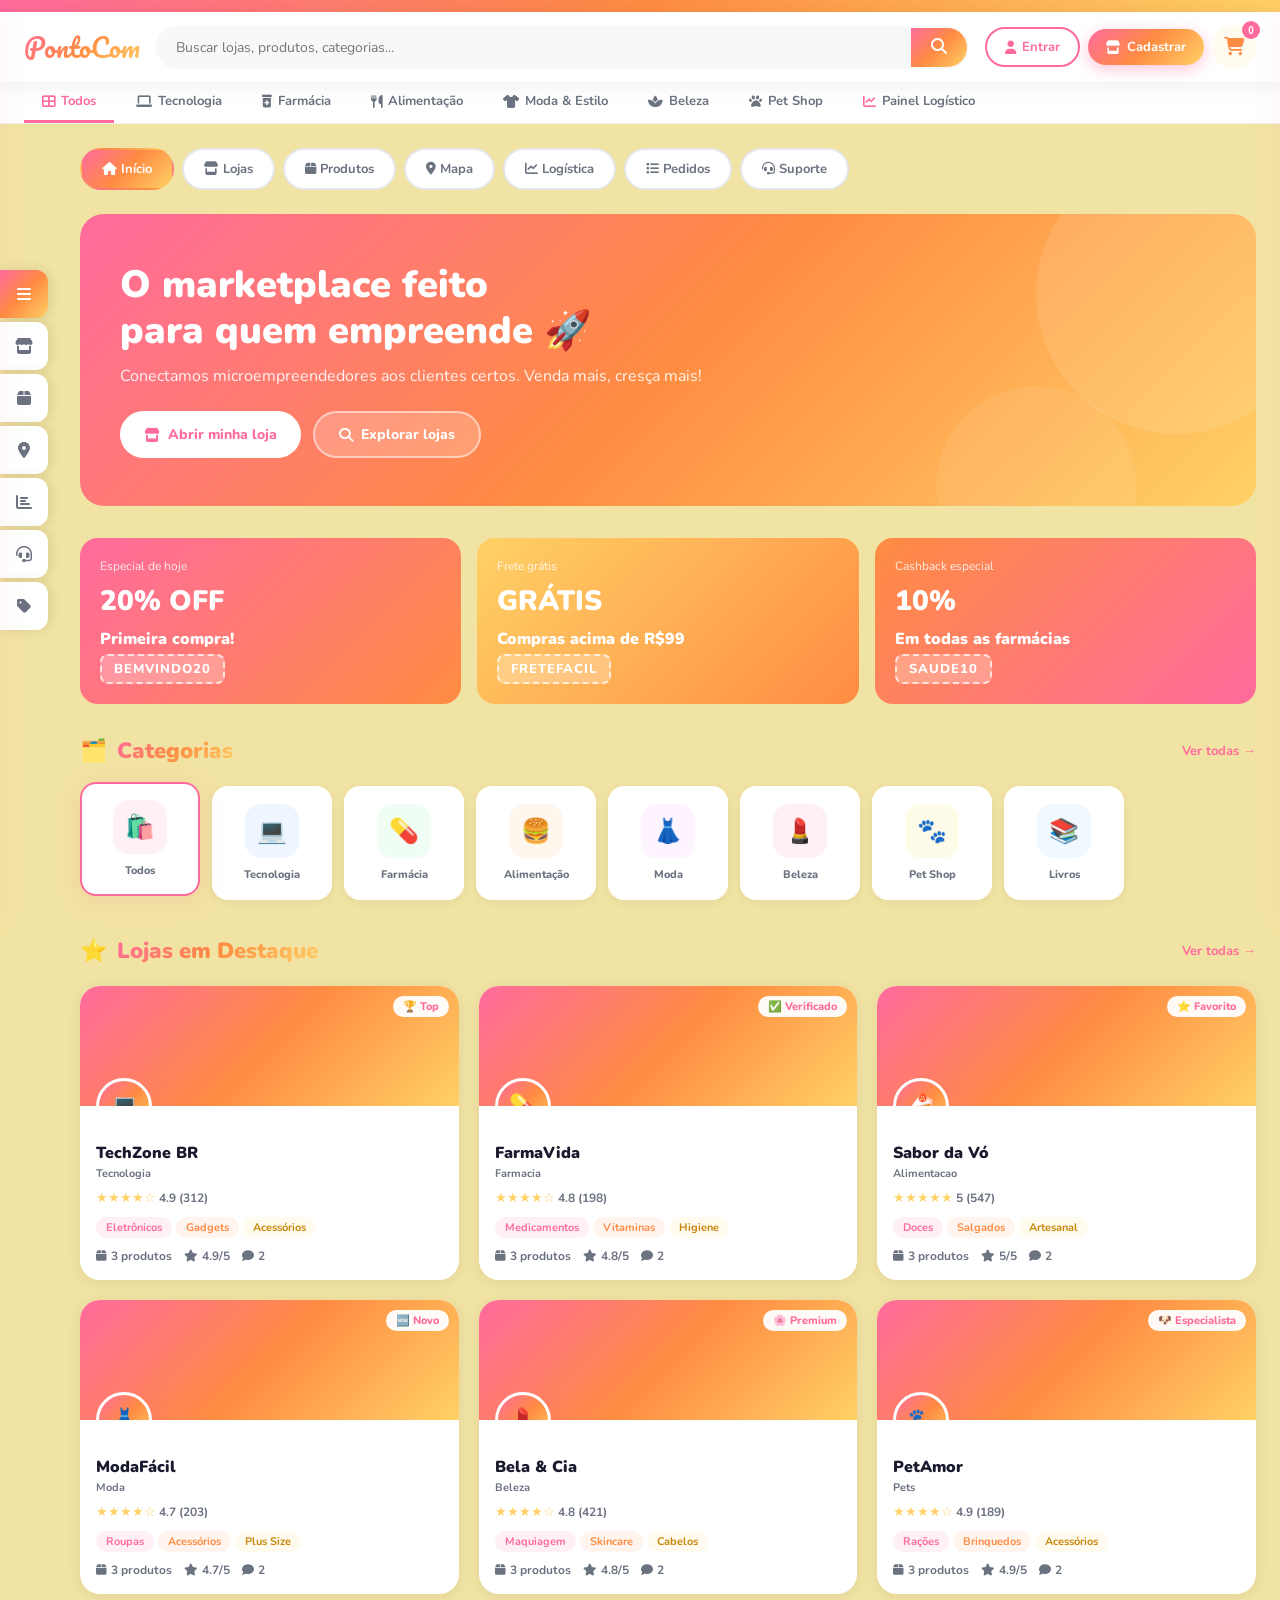
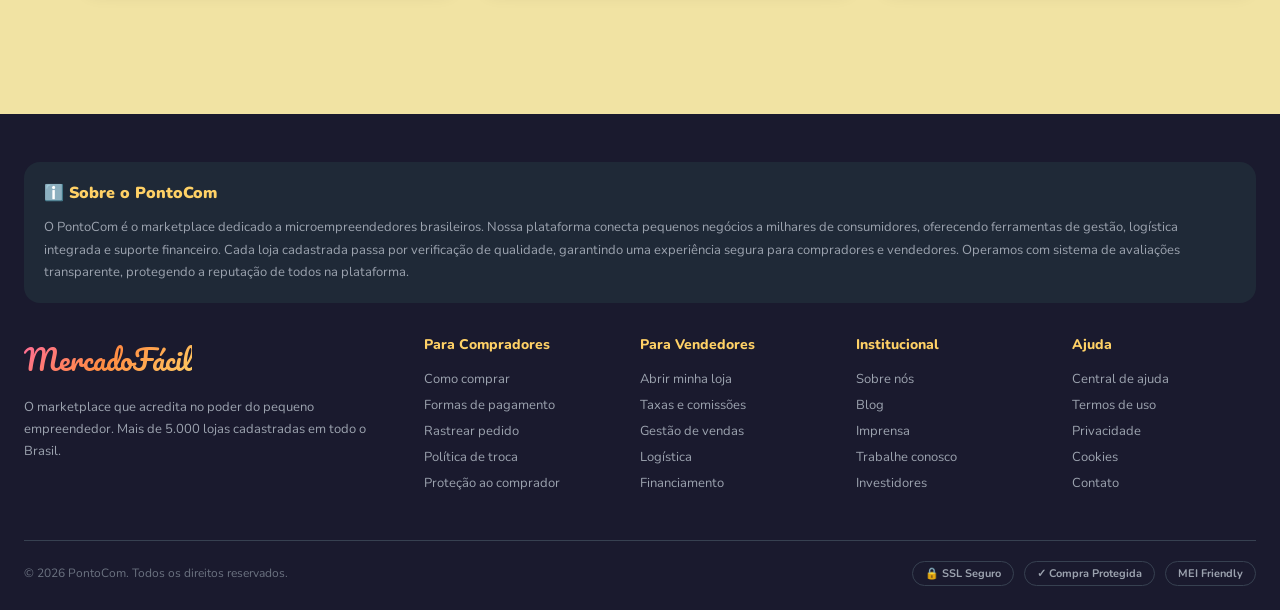
==== commit f0fd2609: "Changes" ====
--- a/pontocom.html
+++ b/pontocom.html
@@ -3,7 +3,7 @@
   <head>
     <meta charset="UTF-8" />
     <meta name="viewport" content="width=device-width, initial-scale=1.0" />
-    <title>MercadoFácil — Marketplace para Microempreendedores</title>
+    <title>PontoCom — Marketplace para Microempreendedores</title>
     <link rel="preconnect" href="https://fonts.googleapis.com" />
     <link
       href="https://fonts.googleapis.com/css2?family=Nunito:wght@400;600;700;800;900&family=Pacifico&display=swap"
@@ -26,7 +26,7 @@
     <!-- HEADER -->
     <header>
       <div class="header-inner">
-        <div class="logo" onclick="scrollToTop()">MercadoFácil</div>
+        <div class="logo" onclick="scrollToTop()">PontoCom</div>
         <div class="search-bar">
           <input
             type="text"
@@ -75,18 +75,7 @@
         <button class="nav-cat" onclick="filterCat('pets', this)">
           <i class="fas fa-paw"></i> Pet Shop
         </button>
-        <button class="nav-cat" onclick="filterCat('livros', this)">
-          <i class="fas fa-book"></i> Livros & Arte
-        </button>
-        <button class="nav-cat" onclick="filterCat('esportes', this)">
-          <i class="fas fa-running"></i> Esportes
-        </button>
-        <button class="nav-cat" onclick="filterCat('casa', this)">
-          <i class="fas fa-home"></i> Casa & Jardim
-        </button>
-        <button class="nav-cat" onclick="filterCat('servicos', this)">
-          <i class="fas fa-concierge-bell"></i> Serviços
-        </button>
+
         <button class="nav-cat" onclick="showTab('logistica')">
           <i class="fas fa-chart-line" style="color: var(--rosa)"></i> Painel
           Logístico
@@ -503,30 +492,6 @@
             </div>
             <p>Livros</p>
           </div>
-          <div class="cat-card" onclick="filterCat('esportes', null, true)">
-            <div class="cat-icon" style="background: #f0fdf4">
-              <span>⚽</span>
-            </div>
-            <p>Esportes</p>
-          </div>
-          <div class="cat-card" onclick="filterCat('casa', null, true)">
-            <div class="cat-icon" style="background: #fff7ed">
-              <span>🏠</span>
-            </div>
-            <p>Casa</p>
-          </div>
-          <div class="cat-card" onclick="filterCat('servicos', null, true)">
-            <div class="cat-icon" style="background: #fdf4ff">
-              <span>🔧</span>
-            </div>
-            <p>Serviços</p>
-          </div>
-          <div class="cat-card" onclick="filterCat('artesanato', null, true)">
-            <div class="cat-icon" style="background: #fff0f6">
-              <span>🎨</span>
-            </div>
-            <p>Artesanato</p>
-          </div>
         </div>
 
         <!-- LOJAS DESTAQUE -->
@@ -885,7 +850,7 @@
                 </div>
                 <div>
                   <h4>E-mail</h4>
-                  <p>suporte@mercadofacil.com.br</p>
+                  <p>suporte@PontoCom.com.br</p>
                 </div>
               </div>
               <div
@@ -961,9 +926,9 @@
     <footer>
       <div class="footer-inner">
         <div class="footer-info-box">
-          <h3>ℹ️ Sobre o MercadoFácil</h3>
+          <h3>ℹ️ Sobre o PontoCom</h3>
           <p>
-            O MercadoFácil é o marketplace dedicado a microempreendedores
+            O PontoCom é o marketplace dedicado a microempreendedores
             brasileiros. Nossa plataforma conecta pequenos negócios a milhares
             de consumidores, oferecendo ferramentas de gestão, logística
             integrada e suporte financeiro. Cada loja cadastrada passa por
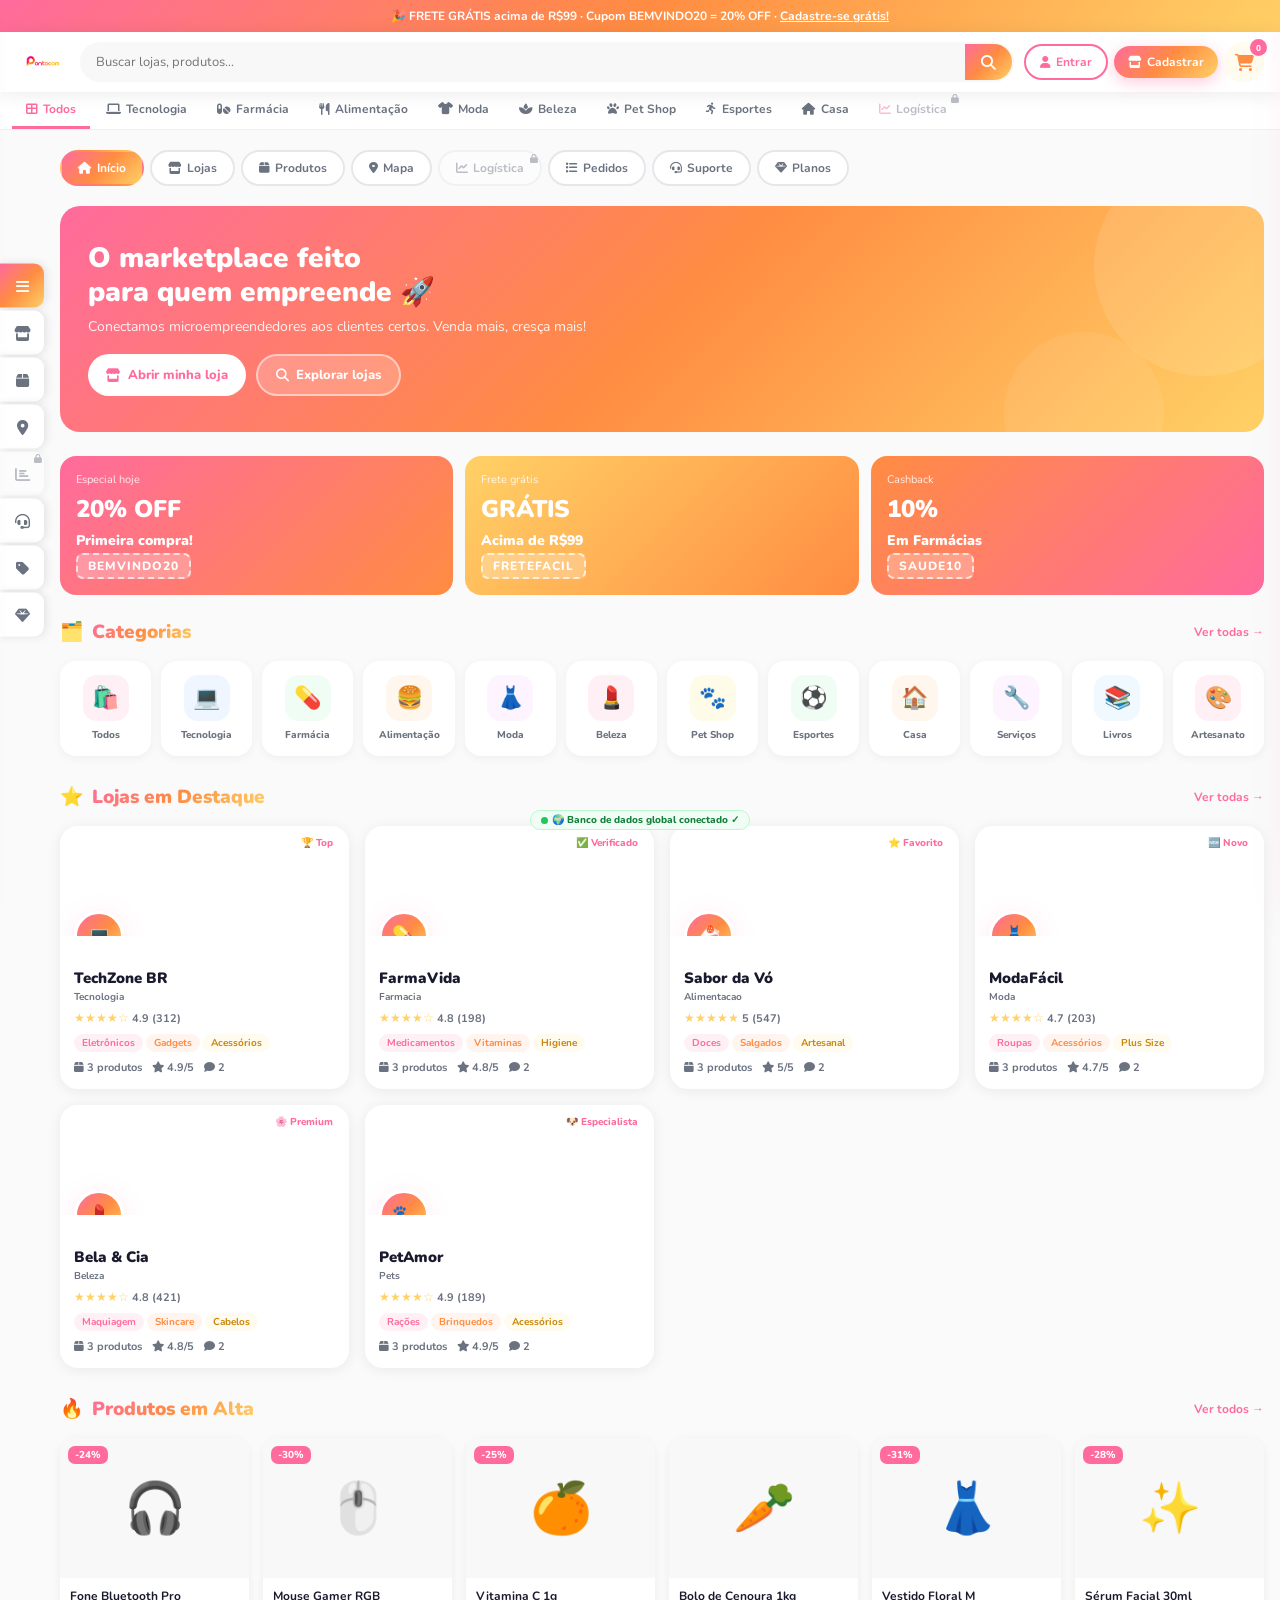
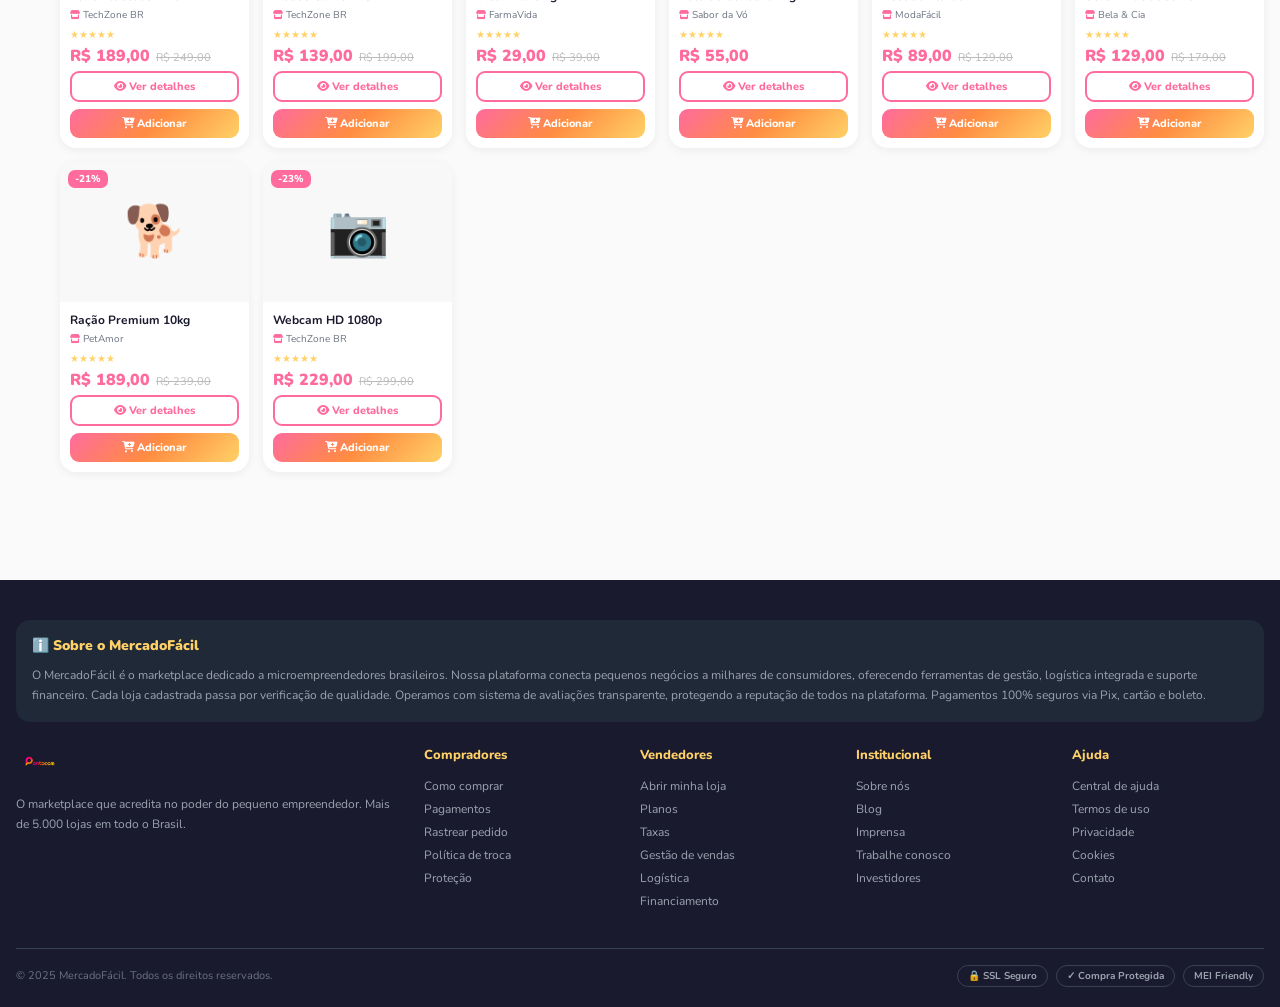
==== commit cba01997: "Mudanças gerais no projeto, incluindo a adição de uma chave de API e URL do Supabase no arquivo scri" ====
--- a/pontocom.html
+++ b/pontocom.html
@@ -1,1156 +1,592 @@
-<!doctype html>
+<!DOCTYPE html>
 <html lang="pt-BR">
-  <head>
-    <meta charset="UTF-8" />
-    <meta name="viewport" content="width=device-width, initial-scale=1.0" />
-    <title>PontoCom — Marketplace para Microempreendedores</title>
-    <link rel="preconnect" href="https://fonts.googleapis.com" />
-    <link
-      href="https://fonts.googleapis.com/css2?family=Nunito:wght@400;600;700;800;900&family=Pacifico&display=swap"
-      rel="stylesheet"
-    />
-    <link
-      rel="stylesheet"
-      href="https://cdnjs.cloudflare.com/ajax/libs/font-awesome/6.5.0/css/all.min.css"
-    />
-    <link
-      rel="stylesheet"
-      href="https://unpkg.com/leaflet@1.9.4/dist/leaflet.css"
-    />
-    <link rel="stylesheet" href="style.css" />
-  </head>
-  <body>
-    <!-- TOPBAR -->
-    <div class="topbar"></div>
-
-    <!-- HEADER -->
-    <header>
-      <div class="header-inner">
-        <div class="logo" onclick="scrollToTop()">PontoCom</div>
-        <div class="search-bar">
-          <input
-            type="text"
-            id="searchInput"
-            placeholder="Buscar lojas, produtos, categorias..."
-            oninput="handleSearch(this.value)"
-          />
-          <button onclick="doSearch()"><i class="fas fa-search"></i></button>
-        </div>
-        <div class="header-actions">
-          <button class="btn btn-outline" onclick="openModal('modal-login')">
-            <i class="fas fa-user"></i> Entrar
-          </button>
-          <button class="btn btn-primary" onclick="openModal('modal-register')">
-            <i class="fas fa-store"></i> Cadastrar
-          </button>
-          <button class="cart-btn pulse" onclick="toggleCart()">
-            <i class="fas fa-shopping-cart"></i>
-            <span class="cart-badge" id="cartCount">0</span>
-          </button>
-        </div>
-      </div>
-    </header>
-
-    <!-- NAV CATEGORIES -->
-    <nav class="nav-cats">
-      <div class="nav-cats-inner">
-        <button class="nav-cat active" onclick="filterCat('todos', this)">
-          <i class="fas fa-th-large"></i> Todos
-        </button>
-        <button class="nav-cat" onclick="filterCat('tecnologia', this)">
-          <i class="fas fa-laptop"></i> Tecnologia
-        </button>
-        <button class="nav-cat" onclick="filterCat('farmacia', this)">
-          <i class="fas fa-prescription-bottle-alt"></i> Farmácia
-        </button>
-        <button class="nav-cat" onclick="filterCat('alimentacao', this)">
-          <i class="fas fa-utensils"></i> Alimentação
-        </button>
-        <button class="nav-cat" onclick="filterCat('moda', this)">
-          <i class="fas fa-tshirt"></i> Moda & Estilo
-        </button>
-        <button class="nav-cat" onclick="filterCat('beleza', this)">
-          <i class="fas fa-spa"></i> Beleza
-        </button>
-        <button class="nav-cat" onclick="filterCat('pets', this)">
-          <i class="fas fa-paw"></i> Pet Shop
-        </button>
-
-        <button class="nav-cat" onclick="showTab('logistica')">
-          <i class="fas fa-chart-line" style="color: var(--rosa)"></i> Painel
-          Logístico
-        </button>
-      </div>
-    </nav>
-
-    <!-- FLOATING MENU -->
-    <div class="floating-menu">
-      <button
-        class="float-item"
-        onclick="toggleMenu()"
-        style="background: var(--grad1); color: white"
-        title="Menu"
-      >
-        <i class="fas fa-bars"></i>
-        <span class="tooltip">Menu</span>
+<head>
+<meta charset="UTF-8">
+<meta name="viewport" content="width=device-width, initial-scale=1.0, maximum-scale=1.0">
+<title>MercadoFácil — Marketplace para Microempreendedores</title>
+<link rel="preconnect" href="https://fonts.googleapis.com">
+<link href="https://fonts.googleapis.com/css2?family=Nunito:wght@400;600;700;800;900&family=Pacifico&display=swap" rel="stylesheet">
+<link rel="stylesheet" href="https://cdnjs.cloudflare.com/ajax/libs/font-awesome/6.5.0/css/all.min.css">
+<link rel="stylesheet" href="https://unpkg.com/leaflet@1.9.4/dist/leaflet.css">
+<link rel="stylesheet" href="style.css">
+</head>
+<body>
+
+<!-- DB STATUS PILL -->
+<div class="db-pill" id="dbPill"><div class="db-dot"></div><span id="dbPillMsg">IndexedDB conectado</span></div>
+
+<!-- TOPBAR -->
+<div class="topbar">
+  🎉 FRETE GRÁTIS acima de R$99 · Cupom <strong>BEMVINDO20</strong> = 20% OFF · <span onclick="openModal('modal-register')">Cadastre-se grátis!</span>
+</div>
+
+<!-- HEADER -->
+<header>
+  <div class="header-inner">
+    <img src="[data-uri]" alt="Pontocom" class="logo" onclick="goHome()">
+    <div class="search-bar">
+      <input type="text" id="searchInput" placeholder="Buscar lojas, produtos...">
+      <button onclick="doSearch()"><i class="fas fa-search"></i></button>
+    </div>
+    <div class="header-actions">
+      <div id="authButtons" style="display:flex;gap:6px;align-items:center;">
+        <button class="btn btn-outline" onclick="openModal('modal-login')"><i class="fas fa-user"></i> <span class="btn-label">Entrar</span></button>
+        <button class="btn btn-primary" onclick="openModal('modal-register')"><i class="fas fa-store"></i> <span class="btn-label">Cadastrar</span></button>
+      </div>
+      <div class="user-chip" id="userChip" onclick="openUserMenu()">
+        <div class="user-avatar-sm" id="userAvatarSm">?</div>
+        <span id="userChipName">Usuário</span>
+      </div>
+      <button class="icon-btn pulse" onclick="toggleCart()">
+        <i class="fas fa-shopping-cart"></i>
+        <span class="icon-badge" id="cartCount">0</span>
       </button>
-      <button class="float-item" onclick="showTab('lojas')">
-        <i class="fas fa-store"></i>
-        <span class="tooltip">Lojas</span>
-      </button>
-      <button class="float-item" onclick="showTab('produtos')">
-        <i class="fas fa-box"></i>
-        <span class="tooltip">Produtos</span>
-      </button>
-      <button class="float-item" onclick="showTab('mapa')">
-        <i class="fas fa-map-marker-alt"></i>
-        <span class="tooltip">Mapa</span>
-      </button>
-      <button class="float-item" onclick="showTab('logistica')">
-        <i class="fas fa-chart-bar"></i>
-        <span class="tooltip">Logística</span>
-      </button>
-      <button class="float-item" onclick="showTab('suporte')">
-        <i class="fas fa-headset"></i>
-        <span class="tooltip">Suporte</span>
-      </button>
-      <button class="float-item" onclick="openModal('modal-coupon')">
-        <i class="fas fa-tag"></i>
-        <span class="tooltip">Cupons</span>
-      </button>
-    </div>
-
-    <!-- MENU PANEL -->
-    <div class="menu-overlay" id="menuOverlay" onclick="toggleMenu()"></div>
-    <div class="menu-panel" id="menuPanel">
-      <div class="menu-header">
-        <h2>🛍️ Menu</h2>
-        <p>Explore tudo no MercadoFácil</p>
-        <button class="menu-close" onclick="toggleMenu()">
-          <i class="fas fa-times"></i>
-        </button>
-      </div>
-      <div class="menu-section">
-        <h3>Principal</h3>
-        <div
-          class="menu-item"
-          onclick="
-            showTab('lojas');
-            toggleMenu();
-          "
-        >
-          <i class="mi-rosa fas fa-store"></i> Lojas em Destaque
-        </div>
-        <div
-          class="menu-item"
-          onclick="
-            showTab('produtos');
-            toggleMenu();
-          "
-        >
-          <i class="mi-laranja fas fa-box-open"></i> Todos os Produtos
-        </div>
-        <div
-          class="menu-item"
-          onclick="
-            showTab('mapa');
-            toggleMenu();
-          "
-        >
-          <i class="mi-amarelo fas fa-map"></i> Mapa de Lojas
-        </div>
-      </div>
-      <div class="menu-section">
-        <h3>Ferramentas</h3>
-        <div
-          class="menu-item"
-          onclick="
-            showTab('logistica');
-            toggleMenu();
-          "
-        >
-          <i class="mi-rosa fas fa-chart-line"></i> Painel Logístico
-        </div>
-        <div
-          class="menu-item"
-          onclick="
-            openModal('modal-coupon');
-            toggleMenu();
-          "
-        >
-          <i class="mi-laranja fas fa-ticket-alt"></i> Meus Cupons
-        </div>
-        <div
-          class="menu-item"
-          onclick="
-            showTab('pedidos');
-            toggleMenu();
-          "
-        >
-          <i class="mi-amarelo fas fa-list-alt"></i> Meus Pedidos
-        </div>
-      </div>
-      <div class="menu-section">
-        <h3>Categorias</h3>
-        <div
-          class="menu-item"
-          onclick="
-            filterCat('tecnologia');
-            toggleMenu();
-          "
-        >
-          <i class="mi-rosa fas fa-laptop"></i> Tecnologia
-        </div>
-        <div
-          class="menu-item"
-          onclick="
-            filterCat('farmacia');
-            toggleMenu();
-          "
-        >
-          <i class="mi-laranja fas fa-pills"></i> Farmácia
-        </div>
-        <div
-          class="menu-item"
-          onclick="
-            filterCat('alimentacao');
-            toggleMenu();
-          "
-        >
-          <i class="mi-amarelo fas fa-hamburger"></i> Alimentação
-        </div>
-        <div
-          class="menu-item"
-          onclick="
-            filterCat('moda');
-            toggleMenu();
-          "
-        >
-          <i class="mi-rosa fas fa-tshirt"></i> Moda & Estilo
-        </div>
-        <div
-          class="menu-item"
-          onclick="
-            filterCat('beleza');
-            toggleMenu();
-          "
-        >
-          <i class="mi-laranja fas fa-spa"></i> Beleza
-        </div>
-        <div
-          class="menu-item"
-          onclick="
-            filterCat('pets');
-            toggleMenu();
-          "
-        >
-          <i class="mi-amarelo fas fa-paw"></i> Pet Shop
-        </div>
-        <div
-          class="menu-item"
-          onclick="
-            filterCat('esportes');
-            toggleMenu();
-          "
-        >
-          <i class="mi-rosa fas fa-running"></i> Esportes
-        </div>
-        <div
-          class="menu-item"
-          onclick="
-            filterCat('casa');
-            toggleMenu();
-          "
-        >
-          <i class="mi-laranja fas fa-home"></i> Casa & Jardim
-        </div>
-      </div>
-      <div class="menu-section">
-        <h3>Conta</h3>
-        <div
-          class="menu-item"
-          onclick="
-            openModal('modal-login');
-            toggleMenu();
-          "
-        >
-          <i class="mi-rosa fas fa-sign-in-alt"></i> Entrar
-        </div>
-        <div
-          class="menu-item"
-          onclick="
-            openModal('modal-register');
-            toggleMenu();
-          "
-        >
-          <i class="mi-laranja fas fa-user-plus"></i> Criar Conta
-        </div>
-        <div
-          class="menu-item"
-          onclick="
-            showTab('suporte');
-            toggleMenu();
-          "
-        >
-          <i class="mi-amarelo fas fa-headset"></i> Suporte
-        </div>
-      </div>
-    </div>
-
-    <!-- CART PANEL -->
-    <div class="cart-panel" id="cartPanel">
-      <div class="cart-header">
-        <h2><i class="fas fa-shopping-cart"></i> Meu Carrinho</h2>
-        <button
-          onclick="toggleCart()"
-          style="
-            background: rgba(255, 255, 255, 0.2);
-            border: none;
-            color: white;
-            width: 32px;
-            height: 32px;
-            border-radius: 50%;
-            cursor: pointer;
-            font-size: 16px;
-          "
-        >
-          <i class="fas fa-times"></i>
-        </button>
-      </div>
-      <div class="cart-items" id="cartItems">
-        <div style="text-align: center; padding: 60px 20px; color: var(--gray)">
-          <i
-            class="fas fa-shopping-bag"
-            style="
-              font-size: 48px;
-              margin-bottom: 12px;
-              opacity: 0.3;
-              display: block;
-            "
-          ></i>
-          <p style="font-weight: 700">Seu carrinho está vazio</p>
-          <p style="font-size: 12px">Adicione produtos incríveis!</p>
-        </div>
-      </div>
-      <div class="cart-footer">
-        <div class="coupon-section">
-          <label
-            style="
-              font-size: 12px;
-              font-weight: 700;
-              display: block;
-              margin-bottom: 6px;
-            "
-            ><i class="fas fa-tag" style="color: var(--rosa)"></i> Cupom de
-            desconto</label
-          >
-          <div class="coupon-input">
-            <input
-              type="text"
-              id="couponField"
-              placeholder="Digite o cupom..."
-            />
-            <button class="coupon-apply" onclick="applyCoupon()">
-              Aplicar
-            </button>
+    </div>
+  </div>
+</header>
+
+<!-- NAV CATS -->
+<nav class="nav-cats">
+  <div class="nav-cats-inner">
+    <button class="nav-cat active" onclick="filterCat('todos',this)"><i class="fas fa-th-large"></i> Todos</button>
+    <button class="nav-cat" onclick="filterCat('tecnologia',this)"><i class="fas fa-laptop"></i> Tecnologia</button>
+    <button class="nav-cat" onclick="filterCat('farmacia',this)"><i class="fas fa-pills"></i> Farmácia</button>
+    <button class="nav-cat" onclick="filterCat('alimentacao',this)"><i class="fas fa-utensils"></i> Alimentação</button>
+    <button class="nav-cat" onclick="filterCat('moda',this)"><i class="fas fa-tshirt"></i> Moda</button>
+    <button class="nav-cat" onclick="filterCat('beleza',this)"><i class="fas fa-spa"></i> Beleza</button>
+    <button class="nav-cat" onclick="filterCat('pets',this)"><i class="fas fa-paw"></i> Pet Shop</button>
+    <button class="nav-cat" onclick="filterCat('esportes',this)"><i class="fas fa-running"></i> Esportes</button>
+    <button class="nav-cat" onclick="filterCat('casa',this)"><i class="fas fa-home"></i> Casa</button>
+    <button class="nav-cat" data-logistica-link onclick="showTab('logistica')"><i class="fas fa-chart-line" style="color:var(--rosa)"></i> Logística</button>
+  </div>
+</nav>
+
+<!-- FLOATING SIDEBAR -->
+<div class="floating-menu">
+  <button class="float-item" onclick="toggleMenu()" style="background:var(--grad1);color:white;"><i class="fas fa-bars"></i><span class="tooltip">Menu</span></button>
+  <button class="float-item" onclick="showTab('lojas')"><i class="fas fa-store"></i><span class="tooltip">Lojas</span></button>
+  <button class="float-item" onclick="showTab('produtos')"><i class="fas fa-box"></i><span class="tooltip">Produtos</span></button>
+  <button class="float-item" onclick="showTab('mapa')"><i class="fas fa-map-marker-alt"></i><span class="tooltip">Mapa</span></button>
+  <button class="float-item" data-logistica-link onclick="showTab('logistica')"><i class="fas fa-chart-bar"></i><span class="tooltip">Logística</span></button>
+  <button class="float-item" onclick="showTab('suporte')"><i class="fas fa-headset"></i><span class="tooltip">Suporte</span></button>
+  <button class="float-item" onclick="openModal('modal-coupon')"><i class="fas fa-tag"></i><span class="tooltip">Cupons</span></button>
+  <button class="float-item" onclick="showTab('planos')"><i class="fas fa-gem"></i><span class="tooltip">Planos</span></button>
+</div>
+
+<!-- MENU PANEL -->
+<div class="overlay" id="menuOverlay" onclick="toggleMenu()"></div>
+<div class="menu-panel" id="menuPanel">
+  <div class="menu-header">
+    <h2>🛍️ Menu</h2>
+    <p>Explore tudo no MercadoFácil</p>
+    <button class="menu-close" onclick="closeMenu()"><i class="fas fa-times"></i></button>
+  </div>
+  <div class="menu-section">
+    <h3>Principal</h3>
+    <div class="menu-item" onclick="showTab('lojas');closeMenu()"><i class="mi-r fas fa-store"></i>Lojas em Destaque</div>
+    <div class="menu-item" onclick="showTab('produtos');closeMenu()"><i class="mi-l fas fa-box-open"></i>Todos os Produtos</div>
+    <div class="menu-item" onclick="showTab('mapa');closeMenu()"><i class="mi-a fas fa-map"></i>Mapa de Lojas</div>
+  </div>
+  <div class="menu-section">
+    <h3>Ferramentas</h3>
+    <div class="menu-item" data-logistica-link onclick="showTab('logistica');closeMenu()"><i class="mi-r fas fa-chart-line"></i>Painel Logístico</div>
+    <div class="menu-item" onclick="openModal('modal-coupon');closeMenu()"><i class="mi-l fas fa-ticket-alt"></i>Cupons de Desconto</div>
+    <div class="menu-item" onclick="showTab('pedidos');closeMenu()"><i class="mi-a fas fa-list-alt"></i>Meus Pedidos</div>
+    <div class="menu-item" onclick="showTab('suporte');closeMenu()"><i class="mi-r fas fa-headset"></i>Suporte</div>
+    <div class="menu-item" onclick="showTab('planos');closeMenu()"><i class="mi-l fas fa-gem"></i>Planos da Plataforma</div>
+  </div>
+  <div class="menu-section">
+    <h3>Categorias</h3>
+    <div class="menu-item" onclick="filterCat('tecnologia');showTab('lojas');closeMenu()"><i class="mi-r fas fa-laptop"></i>Tecnologia</div>
+    <div class="menu-item" onclick="filterCat('farmacia');showTab('lojas');closeMenu()"><i class="mi-l fas fa-pills"></i>Farmácia</div>
+    <div class="menu-item" onclick="filterCat('alimentacao');showTab('lojas');closeMenu()"><i class="mi-a fas fa-hamburger"></i>Alimentação</div>
+    <div class="menu-item" onclick="filterCat('moda');showTab('lojas');closeMenu()"><i class="mi-r fas fa-tshirt"></i>Moda</div>
+    <div class="menu-item" onclick="filterCat('beleza');showTab('lojas');closeMenu()"><i class="mi-l fas fa-spa"></i>Beleza</div>
+    <div class="menu-item" onclick="filterCat('pets');showTab('lojas');closeMenu()"><i class="mi-a fas fa-paw"></i>Pet Shop</div>
+  </div>
+  <div class="menu-section" id="menuAuthSection">
+    <h3>Conta</h3>
+    <div class="menu-item" id="menuLoginItem" onclick="openModal('modal-login');closeMenu()"><i class="mi-r fas fa-sign-in-alt"></i>Entrar</div>
+    <div class="menu-item" id="menuRegisterItem" onclick="openModal('modal-register');closeMenu()"><i class="mi-l fas fa-user-plus"></i>Criar Conta</div>
+    <div class="menu-item" id="menuLogoutItem" style="display:none;" onclick="doLogout();closeMenu()"><i class="mi-r fas fa-sign-out-alt"></i>Sair da Conta</div>
+  </div>
+</div>
+
+<!-- CART PANEL -->
+<div class="cart-panel" id="cartPanel">
+  <div class="cart-header">
+    <h2><i class="fas fa-shopping-cart"></i> Carrinho</h2>
+    <button onclick="toggleCart()" style="background:rgba(255,255,255,.2);border:none;color:white;width:30px;height:30px;border-radius:50%;cursor:pointer;font-size:15px;display:flex;align-items:center;justify-content:center;"><i class="fas fa-times"></i></button>
+  </div>
+  <div class="cart-items" id="cartItems"></div>
+  <div class="cart-footer">
+    <div class="coupon-section">
+      <label style="font-size:11px;font-weight:700;display:block;margin-bottom:5px;"><i class="fas fa-tag" style="color:var(--rosa)"></i> Cupom de desconto</label>
+      <div class="coupon-input">
+        <input type="text" id="couponField" placeholder="Ex: BEMVINDO20">
+        <button class="coupon-apply" onclick="applyCoupon()">Aplicar</button>
+      </div>
+    </div>
+    <div class="coupon-applied-banner" id="couponBanner">
+      <i class="fas fa-check-circle"></i>
+      <span id="couponBannerText">Cupom aplicado!</span>
+      <button onclick="removeCoupon()" style="margin-left:auto;background:none;border:none;color:#dc2626;cursor:pointer;font-size:13px;"><i class="fas fa-times"></i></button>
+    </div>
+    <div class="cart-subtotal-row"><span>Subtotal:</span><span id="cartSubtotal">R$ 0,00</span></div>
+    <div class="cart-discount-row" id="cartDiscountRow" style="display:none;"><span id="cartDiscountLabel">Desconto:</span><span id="cartDiscountAmt">-R$ 0,00</span></div>
+    <div class="cart-total"><span>Total:</span><span class="price" id="cartTotal">R$ 0,00</span></div>
+    <button class="btn btn-primary" style="width:100%;justify-content:center;padding:13px;" onclick="checkout()"><i class="fas fa-lock"></i> Finalizar Compra</button>
+  </div>
+</div>
+<div class="overlay" id="cartOverlay" onclick="toggleCart()"></div>
+
+<!-- MAIN -->
+<main>
+<div class="main-tabs">
+  <button class="main-tab active" id="mtab-inicio" onclick="showTab('inicio')"><i class="fas fa-home"></i> Início</button>
+  <button class="main-tab" id="mtab-lojas" onclick="showTab('lojas')"><i class="fas fa-store"></i> Lojas</button>
+  <button class="main-tab" id="mtab-produtos" onclick="showTab('produtos')"><i class="fas fa-box"></i> Produtos</button>
+  <button class="main-tab" id="mtab-mapa" onclick="showTab('mapa')"><i class="fas fa-map-marker-alt"></i> Mapa</button>
+  <button class="main-tab" id="mtab-logistica" data-logistica-link onclick="showTab('logistica')"><i class="fas fa-chart-line"></i> Logística</button>
+  <button class="main-tab" id="mtab-pedidos" onclick="showTab('pedidos')"><i class="fas fa-list"></i> Pedidos</button>
+  <button class="main-tab" id="mtab-suporte" onclick="showTab('suporte')"><i class="fas fa-headset"></i> Suporte</button>
+  <button class="main-tab" id="mtab-planos" onclick="showTab('planos')"><i class="fas fa-gem"></i> Planos</button>
+</div>
+
+<!-- INICIO -->
+<div class="tab-content active" id="tab-inicio">
+  <div class="hero">
+    <h1>O marketplace feito<br>para quem empreende 🚀</h1>
+    <p>Conectamos microempreendedores aos clientes certos. Venda mais, cresça mais!</p>
+    <div class="hero-btns">
+      <button class="btn-white" onclick="openModal('modal-register')"><i class="fas fa-store"></i> Abrir minha loja</button>
+      <button class="btn-ghost" onclick="showTab('lojas')"><i class="fas fa-search"></i> Explorar lojas</button>
+    </div>
+  </div>
+  <div class="promo-grid">
+    <div class="promo-card promo-1" onclick="openModal('modal-coupon')"><p>Especial hoje</p><div class="discount">20% OFF</div><h3>Primeira compra!</h3><div class="coupon-badge">BEMVINDO20</div></div>
+    <div class="promo-card promo-2" onclick="openModal('modal-coupon')"><p>Frete grátis</p><div class="discount">GRÁTIS</div><h3>Acima de R$99</h3><div class="coupon-badge">FRETEFACIL</div></div>
+    <div class="promo-card promo-3" onclick="openModal('modal-coupon')"><p>Cashback</p><div class="discount">10%</div><h3>Em Farmácias</h3><div class="coupon-badge">SAUDE10</div></div>
+  </div>
+  <div class="section-title"><h2>🗂️ <span>Categorias</span></h2><a class="see-all" onclick="showTab('lojas')">Ver todas →</a></div>
+  <div class="cat-grid">
+    <div class="cat-card" onclick="filterCat('todos');showTab('lojas')"><div class="cat-icon" style="background:#fff0f6">🛍️</div><p>Todos</p></div>
+    <div class="cat-card" onclick="filterCat('tecnologia');showTab('lojas')"><div class="cat-icon" style="background:#eff6ff">💻</div><p>Tecnologia</p></div>
+    <div class="cat-card" onclick="filterCat('farmacia');showTab('lojas')"><div class="cat-icon" style="background:#f0fdf4">💊</div><p>Farmácia</p></div>
+    <div class="cat-card" onclick="filterCat('alimentacao');showTab('lojas')"><div class="cat-icon" style="background:#fff7ed">🍔</div><p>Alimentação</p></div>
+    <div class="cat-card" onclick="filterCat('moda');showTab('lojas')"><div class="cat-icon" style="background:#fdf4ff">👗</div><p>Moda</p></div>
+    <div class="cat-card" onclick="filterCat('beleza');showTab('lojas')"><div class="cat-icon" style="background:#fff0f6">💄</div><p>Beleza</p></div>
+    <div class="cat-card" onclick="filterCat('pets');showTab('lojas')"><div class="cat-icon" style="background:#fefce8">🐾</div><p>Pet Shop</p></div>
+    <div class="cat-card" onclick="filterCat('esportes');showTab('lojas')"><div class="cat-icon" style="background:#f0fdf4">⚽</div><p>Esportes</p></div>
+    <div class="cat-card" onclick="filterCat('casa');showTab('lojas')"><div class="cat-icon" style="background:#fff7ed">🏠</div><p>Casa</p></div>
+    <div class="cat-card" onclick="filterCat('servicos');showTab('lojas')"><div class="cat-icon" style="background:#fdf4ff">🔧</div><p>Serviços</p></div>
+    <div class="cat-card" onclick="filterCat('livros');showTab('lojas')"><div class="cat-icon" style="background:#f0f9ff">📚</div><p>Livros</p></div>
+    <div class="cat-card" onclick="filterCat('artesanato');showTab('lojas')"><div class="cat-icon" style="background:#fff0f6">🎨</div><p>Artesanato</p></div>
+  </div>
+  <div class="section-title"><h2>⭐ <span>Lojas em Destaque</span></h2><a class="see-all" onclick="showTab('lojas')">Ver todas →</a></div>
+  <div class="stores-grid" id="storesHome"></div>
+  <div class="section-title"><h2>🔥 <span>Produtos em Alta</span></h2><a class="see-all" onclick="showTab('produtos')">Ver todos →</a></div>
+  <div class="products-grid" id="productsHome"></div>
+</div>
+
+<!-- LOJAS -->
+<div class="tab-content" id="tab-lojas">
+  <div class="section-title"><h2>🏪 <span>Todas as Lojas</span></h2></div>
+  <div id="storeFilterInfo" style="font-size:13px;color:var(--gray);font-weight:700;margin-bottom:14px;"></div>
+  <div class="stores-grid" id="storesAll"></div>
+</div>
+
+<!-- PRODUTOS -->
+<div class="tab-content" id="tab-produtos">
+  <div class="section-title"><h2>📦 <span>Todos os Produtos</span></h2></div>
+  <div class="products-grid" id="productsAll"></div>
+</div>
+
+<!-- RESULTADOS DE BUSCA -->
+<div class="tab-content" id="tab-busca">
+  <div class="section-title"><h2>🔎 <span id="searchResultsTitle">Resultados da busca</span></h2><a class="see-all" onclick="showTab('inicio')">← Voltar</a></div>
+  <div id="searchStoresSection">
+    <h3 style="font-size:14px;font-weight:900;margin-bottom:10px;">🏪 Lojas</h3>
+    <div class="stores-grid" id="searchStoresGrid"></div>
+  </div>
+  <div id="searchProductsSection" style="margin-top:24px;">
+    <h3 style="font-size:14px;font-weight:900;margin-bottom:10px;">📦 Produtos</h3>
+    <div class="products-grid" id="searchProductsGrid"></div>
+  </div>
+  <div id="searchEmptyState" style="display:none;text-align:center;padding:40px 16px;color:var(--gray);">
+    <i class="fas fa-search" style="font-size:44px;margin-bottom:10px;opacity:.25;display:block;"></i>
+    <p style="font-weight:700;">Nenhum resultado encontrado</p>
+    <p style="font-size:12px;">Tente buscar por outro termo, loja ou categoria.</p>
+  </div>
+</div>
+
+<!-- MAPA -->
+<div class="tab-content" id="tab-mapa">
+  <div class="map-section">
+    <div class="map-header">
+      <h2><i class="fas fa-map-marker-alt" style="color:var(--rosa)"></i> Lojas Próximas</h2>
+      <button class="btn btn-primary" onclick="locateUser()"><i class="fas fa-location-arrow"></i> Minha Localização</button>
+    </div>
+    <div id="map"></div>
+  </div>
+</div>
+
+<!-- LOGÍSTICA -->
+<div class="tab-content" id="tab-logistica">
+  <div class="logistics-panel">
+    <h2><i class="fas fa-chart-line" style="color:var(--rosa)"></i> Painel Logístico & Financeiro</h2>
+    <div class="logistics-grid">
+      <div class="metric-card"><div class="metric-icon" style="background:var(--rosa-pale);color:var(--rosa)"><i class="fas fa-dollar-sign"></i></div><div class="metric-value">R$12.840</div><div class="metric-label">Faturamento Mensal</div><div class="metric-trend trend-up">▲ +18.3%</div></div>
+      <div class="metric-card"><div class="metric-icon" style="background:var(--laranja-pale);color:var(--laranja)"><i class="fas fa-shopping-bag"></i></div><div class="metric-value">248</div><div class="metric-label">Pedidos no Mês</div><div class="metric-trend trend-up">▲ +22 novos</div></div>
+      <div class="metric-card"><div class="metric-icon" style="background:var(--amarelo-pale);color:#c8860a"><i class="fas fa-users"></i></div><div class="metric-value">1.432</div><div class="metric-label">Clientes Ativos</div><div class="metric-trend trend-up">▲ +8.1%</div></div>
+      <div class="metric-card"><div class="metric-icon" style="background:#eff6ff;color:#2563eb"><i class="fas fa-truck"></i></div><div class="metric-value">96.2%</div><div class="metric-label">Entregas no Prazo</div><div class="metric-trend trend-up">▲ Excelente</div></div>
+    </div>
+    <div style="background:var(--gray-light);border-radius:14px;padding:16px;margin-bottom:20px;">
+      <h3 style="font-size:14px;font-weight:900;margin-bottom:3px;">Receita Semanal</h3>
+      <p style="font-size:11px;color:var(--gray);margin-bottom:10px;">Últimos 7 dias</p>
+      <div class="chart-bars" id="chartBars"></div>
+      <div style="display:flex;gap:6px;margin-top:4px;" id="chartLabels"></div>
+    </div>
+    <div style="display:grid;grid-template-columns:repeat(3,1fr);gap:12px;margin-bottom:20px;">
+      <div class="metric-card"><div class="metric-icon" style="background:var(--rosa-pale);color:var(--rosa)"><i class="fas fa-percentage"></i></div><div class="metric-value">34%</div><div class="metric-label">Margem de Lucro</div><div class="metric-trend trend-up">▲ Meta: 30%</div></div>
+      <div class="metric-card"><div class="metric-icon" style="background:var(--laranja-pale);color:var(--laranja)"><i class="fas fa-redo"></i></div><div class="metric-value">68%</div><div class="metric-label">Taxa de Retorno</div><div class="metric-trend trend-up">▲ Acima média</div></div>
+      <div class="metric-card"><div class="metric-icon" style="background:#fef2f2;color:#dc2626"><i class="fas fa-times-circle"></i></div><div class="metric-value">3.1%</div><div class="metric-label">Cancelamentos</div><div class="metric-trend trend-up">▼ Muito baixa</div></div>
+    </div>
+    <h3 style="font-size:16px;font-weight:900;margin-bottom:14px;display:flex;align-items:center;gap:7px;"><i class="fas fa-list" style="color:var(--rosa)"></i> Gerenciamento de Pedidos</h3>
+    <div style="overflow-x:auto;"><table class="orders-table"><thead><tr><th>Pedido</th><th>Cliente</th><th>Produto</th><th>Valor</th><th>Status</th><th>Data</th><th>Ações</th></tr></thead><tbody id="ordersTable"></tbody></table></div>
+    <div style="background:var(--grad1);border-radius:18px;padding:20px;margin-top:20px;color:white;">
+      <h3 style="font-size:16px;font-weight:900;margin-bottom:6px;">💳 Financiamento para sua Loja</h3>
+      <p style="font-size:13px;opacity:.9;margin-bottom:14px;">Com base no faturamento, você pode solicitar crédito de até:</p>
+      <div style="font-size:36px;font-weight:900;margin-bottom:14px;">R$ 38.520,00</div>
+      <div style="display:flex;gap:10px;flex-wrap:wrap;">
+        <div style="background:rgba(255,255,255,.2);border-radius:10px;padding:10px 16px;text-align:center;"><div style="font-size:10px;opacity:.8;">Taxa Mensal</div><div style="font-size:16px;font-weight:900;">1.49%</div></div>
+        <div style="background:rgba(255,255,255,.2);border-radius:10px;padding:10px 16px;text-align:center;"><div style="font-size:10px;opacity:.8;">Prazo</div><div style="font-size:16px;font-weight:900;">até 24x</div></div>
+        <div style="background:rgba(255,255,255,.2);border-radius:10px;padding:10px 16px;text-align:center;"><div style="font-size:10px;opacity:.8;">Aprovação</div><div style="font-size:16px;font-weight:900;">Em 24h</div></div>
+      </div>
+      <button class="btn-white" style="margin-top:14px;" onclick="showToast('Solicitação enviada! Aguarde contato em 24h. 🎉','success')"><i class="fas fa-hand-holding-usd"></i> Solicitar Crédito</button>
+    </div>
+  </div>
+</div>
+
+<!-- PEDIDOS -->
+<div class="tab-content" id="tab-pedidos">
+  <div class="logistics-panel" id="pedidosContent"></div>
+</div>
+
+<!-- SUPORTE -->
+<div class="tab-content" id="tab-suporte">
+  <div class="support-section">
+    <div class="support-info">
+      <h2><i class="fas fa-headset" style="color:var(--rosa)"></i> Central de Suporte</h2>
+      <p>Nossa equipe está disponível de <strong>segunda a sábado, das 8h às 20h</strong>. Clique no canal de sua preferência para entrar em contato diretamente!</p>
+      <div class="support-contact-cards">
+
+        <!-- WhatsApp — link navegável -->
+        <a class="contact-card" href="https://wa.me/5516999990000?text=Olá!%20Preciso%20de%20suporte%20no%20MercadoFácil." target="_blank" rel="noopener">
+          <div class="contact-icon" style="background:#d1fae5;color:#10b981"><i class="fab fa-whatsapp"></i></div>
+          <div class="contact-card-text">
+            <h4>WhatsApp</h4>
+            <p>(16) 99999-0000 · Resposta em minutos</p>
+            <span class="contact-link-chip">↗ Abrir conversa</span>
           </div>
-        </div>
-        <div class="cart-total">
-          <span>Total:</span>
-          <span class="price" id="cartTotal">R$ 0,00</span>
-        </div>
-        <button
-          class="btn btn-primary"
-          style="width: 100%; justify-content: center; padding: 14px"
-          onclick="checkout()"
-        >
-          <i class="fas fa-lock"></i> Finalizar Compra
-        </button>
-      </div>
-    </div>
-    <div class="menu-overlay" id="cartOverlay" onclick="toggleCart()"></div>
-
-    <!-- MAIN -->
-    <main>
-      <!-- MAIN TABS -->
-      <div class="main-tabs">
-        <button class="main-tab active" onclick="showTab('inicio')">
-          <i class="fas fa-home"></i> Início
-        </button>
-        <button class="main-tab" onclick="showTab('lojas')">
-          <i class="fas fa-store"></i> Lojas
-        </button>
-        <button class="main-tab" onclick="showTab('produtos')">
-          <i class="fas fa-box"></i> Produtos
-        </button>
-        <button class="main-tab" onclick="showTab('mapa')">
-          <i class="fas fa-map-marker-alt"></i> Mapa
-        </button>
-        <button class="main-tab" onclick="showTab('logistica')">
-          <i class="fas fa-chart-line"></i> Logística
-        </button>
-        <button class="main-tab" onclick="showTab('pedidos')">
-          <i class="fas fa-list"></i> Pedidos
-        </button>
-        <button class="main-tab" onclick="showTab('suporte')">
-          <i class="fas fa-headset"></i> Suporte
-        </button>
-      </div>
-
-      <!-- ===== INICIO ===== -->
-      <div class="tab-content active" id="tab-inicio">
-        <!-- HERO -->
-        <div class="hero">
-          <h1>O marketplace feito<br />para quem empreende 🚀</h1>
-          <p>
-            Conectamos microempreendedores aos clientes certos. Venda mais,
-            cresça mais!
-          </p>
-          <div class="hero-btns">
-            <button class="btn-white" onclick="openModal('modal-register')">
-              <i class="fas fa-store"></i> Abrir minha loja
-            </button>
-            <button class="btn-ghost" onclick="showTab('lojas')">
-              <i class="fas fa-search"></i> Explorar lojas
-            </button>
+        </a>
+
+        <!-- E-mail — link mailto -->
+        <a class="contact-card" href="mailto:suporte@mercadofacil.com.br?subject=Suporte%20MercadoFácil&body=Olá,%20preciso%20de%20ajuda%20com:" target="_blank" rel="noopener">
+          <div class="contact-icon" style="background:#eff6ff;color:#2563eb"><i class="fas fa-envelope"></i></div>
+          <div class="contact-card-text">
+            <h4>E-mail</h4>
+            <p>suporte@mercadofacil.com.br</p>
+            <span class="contact-link-chip">↗ Enviar e-mail</span>
           </div>
-        </div>
-
-        <!-- PROMOS -->
-        <div class="promo-grid">
-          <div class="promo-card promo-1" onclick="openModal('modal-coupon')">
-            <p>Especial de hoje</p>
-            <div class="discount">20% OFF</div>
-            <h3>Primeira compra!</h3>
-            <div class="coupon-badge">BEMVINDO20</div>
+        </a>
+
+        <!-- Telefone — link tel -->
+        <a class="contact-card" href="tel:+551699990000" target="_blank" rel="noopener">
+          <div class="contact-icon" style="background:var(--rosa-pale);color:var(--rosa)"><i class="fas fa-phone-alt"></i></div>
+          <div class="contact-card-text">
+            <h4>Telefone</h4>
+            <p>(16) 9999-0000 · Seg–Sáb, 8h–20h</p>
+            <span class="contact-link-chip">↗ Ligar agora</span>
           </div>
-          <div class="promo-card promo-2" onclick="openModal('modal-coupon')">
-            <p>Frete grátis</p>
-            <div class="discount">GRÁTIS</div>
-            <h3>Compras acima de R$99</h3>
-            <div class="coupon-badge">FRETEFACIL</div>
+        </a>
+
+        <!-- Instagram — link navegável -->
+        <a class="contact-card" href="https://instagram.com/mercadofacil" target="_blank" rel="noopener">
+          <div class="contact-icon" style="background:#fdf4ff;color:#9333ea"><i class="fab fa-instagram"></i></div>
+          <div class="contact-card-text">
+            <h4>Instagram</h4>
+            <p>@mercadofacil · DM aberta</p>
+            <span class="contact-link-chip">↗ Ver perfil</span>
           </div>
-          <div class="promo-card promo-3" onclick="openModal('modal-coupon')">
-            <p>Cashback especial</p>
-            <div class="discount">10%</div>
-            <h3>Em todas as farmácias</h3>
-            <div class="coupon-badge">SAUDE10</div>
+        </a>
+
+        <!-- Central de Ajuda -->
+        <a class="contact-card" href="#" onclick="showToast('Central de Ajuda em breve!','info');return false;">
+          <div class="contact-icon" style="background:var(--amarelo-pale);color:#c8860a"><i class="fas fa-question-circle"></i></div>
+          <div class="contact-card-text">
+            <h4>Central de Ajuda</h4>
+            <p>Artigos, tutoriais e FAQ</p>
+            <span class="contact-link-chip">↗ Acessar</span>
           </div>
-        </div>
-
-        <!-- CATEGORIES -->
-        <div class="section-title">
-          <h2>🗂️ <span>Categorias</span></h2>
-          <a class="see-all" onclick="showTab('lojas')">Ver todas →</a>
-        </div>
-        <div class="cat-grid" id="catGrid">
-          <div class="cat-card active" onclick="filterCat('todos', null, true)">
-            <div class="cat-icon" style="background: #fff0f6">
-              <span>🛍️</span>
-            </div>
-            <p>Todos</p>
-          </div>
-          <div class="cat-card" onclick="filterCat('tecnologia', null, true)">
-            <div class="cat-icon" style="background: #eff6ff">
-              <span>💻</span>
-            </div>
-            <p>Tecnologia</p>
-          </div>
-          <div class="cat-card" onclick="filterCat('farmacia', null, true)">
-            <div class="cat-icon" style="background: #f0fdf4">
-              <span>💊</span>
-            </div>
-            <p>Farmácia</p>
-          </div>
-          <div class="cat-card" onclick="filterCat('alimentacao', null, true)">
-            <div class="cat-icon" style="background: #fff7ed">
-              <span>🍔</span>
-            </div>
-            <p>Alimentação</p>
-          </div>
-          <div class="cat-card" onclick="filterCat('moda', null, true)">
-            <div class="cat-icon" style="background: #fdf4ff">
-              <span>👗</span>
-            </div>
-            <p>Moda</p>
-          </div>
-          <div class="cat-card" onclick="filterCat('beleza', null, true)">
-            <div class="cat-icon" style="background: #fff0f6">
-              <span>💄</span>
-            </div>
-            <p>Beleza</p>
-          </div>
-          <div class="cat-card" onclick="filterCat('pets', null, true)">
-            <div class="cat-icon" style="background: #fefce8">
-              <span>🐾</span>
-            </div>
-            <p>Pet Shop</p>
-          </div>
-          <div class="cat-card" onclick="filterCat('livros', null, true)">
-            <div class="cat-icon" style="background: #f0f9ff">
-              <span>📚</span>
-            </div>
-            <p>Livros</p>
-          </div>
-        </div>
-
-        <!-- LOJAS DESTAQUE -->
-        <div class="section-title">
-          <h2>⭐ <span>Lojas em Destaque</span></h2>
-          <a class="see-all" onclick="showTab('lojas')">Ver todas →</a>
-        </div>
-        <div class="stores-grid" id="storesHome"></div>
-      </div>
-
-      <!-- ===== LOJAS ===== -->
-      <div class="tab-content" id="tab-lojas">
-        <div class="section-title">
-          <h2>🏪 <span>Todas as Lojas</span></h2>
-        </div>
-        <div
-          id="storeFilterInfo"
-          style="
-            font-size: 14px;
-            color: var(--gray);
-            font-weight: 700;
-            margin-bottom: 16px;
-          "
-        ></div>
-        <div class="stores-grid" id="storesAll"></div>
-      </div>
-
-      <!-- ===== PRODUTOS ===== -->
-      <div class="tab-content" id="tab-produtos">
-        <div class="section-title">
-          <h2>📦 <span>Todos os Produtos</span></h2>
-        </div>
-        <div class="products-grid" id="productsAll"></div>
-      </div>
-
-      <!-- ===== MAPA ===== -->
-      <div class="tab-content" id="tab-mapa">
-        <div class="map-section">
-          <div class="map-header">
-            <h2>
-              <i class="fas fa-map-marker-alt" style="color: var(--rosa)"></i>
-              Lojas Próximas a Você
-            </h2>
-            <button class="btn btn-primary" onclick="locateUser()">
-              <i class="fas fa-location-arrow"></i> Minha Localização
-            </button>
-          </div>
-          <div id="map"></div>
-        </div>
-      </div>
-
-      <!-- ===== LOGÍSTICA ===== -->
-      <div class="tab-content" id="tab-logistica">
-        <div class="logistics-panel">
-          <h2>
-            <i class="fas fa-chart-line" style="color: var(--rosa)"></i> Painel
-            de Logística & Financeiro
-          </h2>
-
-          <div class="logistics-grid">
-            <div class="metric-card">
-              <div
-                class="metric-icon"
-                style="background: var(--rosa-pale); color: var(--rosa)"
-              >
-                <i class="fas fa-dollar-sign"></i>
-              </div>
-              <div class="metric-value">R$12.840</div>
-              <div class="metric-label">Faturamento Mensal</div>
-              <div class="metric-trend trend-up">▲ +18.3%</div>
-            </div>
-            <div class="metric-card">
-              <div
-                class="metric-icon"
-                style="background: var(--laranja-pale); color: var(--laranja)"
-              >
-                <i class="fas fa-shopping-bag"></i>
-              </div>
-              <div class="metric-value">248</div>
-              <div class="metric-label">Pedidos no Mês</div>
-              <div class="metric-trend trend-up">▲ +22 novos</div>
-            </div>
-            <div class="metric-card">
-              <div
-                class="metric-icon"
-                style="background: var(--amarelo-pale); color: #c8860a"
-              >
-                <i class="fas fa-users"></i>
-              </div>
-              <div class="metric-value">1.432</div>
-              <div class="metric-label">Clientes Ativos</div>
-              <div class="metric-trend trend-up">▲ +8.1%</div>
-            </div>
-            <div class="metric-card">
-              <div
-                class="metric-icon"
-                style="background: #eff6ff; color: #2563eb"
-              >
-                <i class="fas fa-truck"></i>
-              </div>
-              <div class="metric-value">96.2%</div>
-              <div class="metric-label">Entregas no Prazo</div>
-              <div class="metric-trend trend-up">▲ Excelente</div>
-            </div>
-          </div>
-
-          <!-- MINI CHART -->
-          <div
-            style="
-              background: var(--gray-light);
-              border-radius: 16px;
-              padding: 20px;
-              margin-bottom: 24px;
-            "
-          >
-            <h3 style="font-size: 15px; font-weight: 900; margin-bottom: 4px">
-              Receita Semanal
-            </h3>
-            <p style="font-size: 12px; color: var(--gray); margin-bottom: 12px">
-              Últimos 7 dias
-            </p>
-            <div class="chart-bars" id="chartBars"></div>
-            <div
-              class="chart-bars"
-              id="chartLabels"
-              style="height: auto; margin-top: 4px"
-            ></div>
-          </div>
-
-          <!-- MAIS MÉTRICAS -->
-          <div
-            style="
-              display: grid;
-              grid-template-columns: repeat(3, 1fr);
-              gap: 16px;
-              margin-bottom: 24px;
-            "
-          >
-            <div class="metric-card">
-              <div
-                class="metric-icon"
-                style="background: var(--rosa-pale); color: var(--rosa)"
-              >
-                <i class="fas fa-percentage"></i>
-              </div>
-              <div class="metric-value">34%</div>
-              <div class="metric-label">Margem de Lucro</div>
-              <div class="metric-trend trend-up">▲ Meta: 30%</div>
-            </div>
-            <div class="metric-card">
-              <div
-                class="metric-icon"
-                style="background: var(--laranja-pale); color: var(--laranja)"
-              >
-                <i class="fas fa-redo"></i>
-              </div>
-              <div class="metric-value">68%</div>
-              <div class="metric-label">Taxa de Retorno</div>
-              <div class="metric-trend trend-up">▲ Acima da média</div>
-            </div>
-            <div class="metric-card">
-              <div
-                class="metric-icon"
-                style="background: #fef2f2; color: #dc2626"
-              >
-                <i class="fas fa-times-circle"></i>
-              </div>
-              <div class="metric-value">3.1%</div>
-              <div class="metric-label">Taxa de Cancelamento</div>
-              <div class="metric-trend trend-up">▼ Muito baixa</div>
-            </div>
-          </div>
-
-          <h3
-            style="
-              font-size: 18px;
-              font-weight: 900;
-              margin-bottom: 16px;
-              display: flex;
-              align-items: center;
-              gap: 8px;
-            "
-          >
-            <i class="fas fa-list" style="color: var(--rosa)"></i> Gerenciamento
-            de Pedidos
-          </h3>
-          <div style="overflow-x: auto">
-            <table class="orders-table">
-              <thead>
-                <tr>
-                  <th>Pedido</th>
-                  <th>Cliente</th>
-                  <th>Produto</th>
-                  <th>Valor</th>
-                  <th>Status</th>
-                  <th>Data</th>
-                  <th>Ações</th>
-                </tr>
-              </thead>
-              <tbody id="ordersTable"></tbody>
-            </table>
-          </div>
-
-          <!-- FINANCIAMENTO -->
-          <div
-            style="
-              background: var(--grad1);
-              border-radius: 20px;
-              padding: 24px;
-              margin-top: 24px;
-              color: white;
-            "
-          >
-            <h3 style="font-size: 18px; font-weight: 900; margin-bottom: 8px">
-              💳 Financiamento para sua Loja
-            </h3>
-            <p style="font-size: 14px; opacity: 0.9; margin-bottom: 16px">
-              Com base no seu faturamento, você pode solicitar crédito de até:
-            </p>
-            <div style="font-size: 42px; font-weight: 900; margin-bottom: 16px">
-              R$ 38.520,00
-            </div>
-            <div style="display: flex; gap: 12px; flex-wrap: wrap">
-              <div
-                style="
-                  background: rgba(255, 255, 255, 0.2);
-                  border-radius: 12px;
-                  padding: 12px 20px;
-                  text-align: center;
-                "
-              >
-                <div style="font-size: 11px; opacity: 0.8">Taxa Mensal</div>
-                <div style="font-size: 18px; font-weight: 900">1.49%</div>
-              </div>
-              <div
-                style="
-                  background: rgba(255, 255, 255, 0.2);
-                  border-radius: 12px;
-                  padding: 12px 20px;
-                  text-align: center;
-                "
-              >
-                <div style="font-size: 11px; opacity: 0.8">Prazo</div>
-                <div style="font-size: 18px; font-weight: 900">até 24x</div>
-              </div>
-              <div
-                style="
-                  background: rgba(255, 255, 255, 0.2);
-                  border-radius: 12px;
-                  padding: 12px 20px;
-                  text-align: center;
-                "
-              >
-                <div style="font-size: 11px; opacity: 0.8">Aprovação</div>
-                <div style="font-size: 18px; font-weight: 900">Em 24h</div>
-              </div>
-            </div>
-            <button
-              class="btn-white"
-              style="margin-top: 16px"
-              onclick="
-                showToast('Solicitação enviada! Aguarde contato em até 24h. 🎉')
-              "
-            >
-              <i class="fas fa-hand-holding-usd"></i> Solicitar Crédito
-            </button>
-          </div>
-        </div>
-      </div>
-
-      <!-- ===== PEDIDOS ===== -->
-      <div class="tab-content" id="tab-pedidos">
-        <div class="logistics-panel">
-          <h2>
-            <i class="fas fa-box-open" style="color: var(--rosa)"></i> Meus
-            Pedidos
-          </h2>
-          <div
-            style="text-align: center; padding: 60px 20px; color: var(--gray)"
-          >
-            <i
-              class="fas fa-user-lock"
-              style="
-                font-size: 64px;
-                margin-bottom: 16px;
-                opacity: 0.2;
-                display: block;
-              "
-            ></i>
-            <p style="font-weight: 800; font-size: 16px; margin-bottom: 8px">
-              Faça login para ver seus pedidos
-            </p>
-            <p style="font-size: 13px; margin-bottom: 24px">
-              Acompanhe todas as suas compras em tempo real
-            </p>
-            <button class="btn btn-primary" onclick="openModal('modal-login')">
-              <i class="fas fa-sign-in-alt"></i> Entrar na conta
-            </button>
-          </div>
-        </div>
-      </div>
-
-      <!-- ===== SUPORTE ===== -->
-      <div class="tab-content" id="tab-suporte">
-        <div class="support-section">
-          <div class="support-info">
-            <h2>
-              <i class="fas fa-headset" style="color: var(--rosa)"></i> Central
-              de Suporte
-            </h2>
-            <p>
-              Estamos aqui para ajudar você! Nossa equipe está disponível de
-              segunda à sábado, das 8h às 20h. Escolha o canal de sua
-              preferência.
-            </p>
-            <div class="support-contact-cards">
-              <div
-                class="contact-card"
-                onclick="showToast('Abrindo WhatsApp... 📱')"
-              >
-                <div
-                  class="contact-icon"
-                  style="background: #d1fae5; color: #10b981"
-                >
-                  <i class="fab fa-whatsapp"></i>
-                </div>
-                <div>
-                  <h4>WhatsApp</h4>
-                  <p>(16) 99999-0000 · Resposta em minutos</p>
-                </div>
-              </div>
-              <div
-                class="contact-card"
-                onclick="showToast('Abrindo chat... 💬')"
-              >
-                <div
-                  class="contact-icon"
-                  style="background: var(--rosa-pale); color: var(--rosa)"
-                >
-                  <i class="fas fa-comment-dots"></i>
-                </div>
-                <div>
-                  <h4>Chat Online</h4>
-                  <p>Suporte ao vivo agora disponível</p>
-                </div>
-              </div>
-              <div
-                class="contact-card"
-                onclick="showToast('Abrindo e-mail... 📧')"
-              >
-                <div
-                  class="contact-icon"
-                  style="background: #eff6ff; color: #2563eb"
-                >
-                  <i class="fas fa-envelope"></i>
-                </div>
-                <div>
-                  <h4>E-mail</h4>
-                  <p>suporte@PontoCom.com.br</p>
-                </div>
-              </div>
-              <div
-                class="contact-card"
-                onclick="showToast('Central de Ajuda... 📖')"
-              >
-                <div
-                  class="contact-icon"
-                  style="background: var(--amarelo-pale); color: #c8860a"
-                >
-                  <i class="fas fa-question-circle"></i>
-                </div>
-                <div>
-                  <h4>Central de Ajuda</h4>
-                  <p>Artigos e tutoriais completos</p>
-                </div>
-              </div>
-            </div>
-          </div>
-          <div>
-            <h3 style="font-size: 18px; font-weight: 900; margin-bottom: 16px">
-              📝 Enviar Mensagem
-            </h3>
-            <div class="form-group">
-              <label>Seu nome</label>
-              <input type="text" placeholder="Como você se chama?" />
-            </div>
-            <div class="form-group">
-              <label>E-mail</label>
-              <input type="email" placeholder="seu@email.com" />
-            </div>
-            <div class="form-group">
-              <label>Assunto</label>
-              <select>
-                <option>Problema com pedido</option>
-                <option>Dúvida sobre cadastro</option>
-                <option>Problema com pagamento</option>
-                <option>Quero vender na plataforma</option>
-                <option>Outro</option>
-              </select>
-            </div>
-            <div class="form-group">
-              <label>Mensagem</label>
-              <textarea
-                style="
-                  width: 100%;
-                  padding: 12px 16px;
-                  border: 2px solid #e5e7eb;
-                  border-radius: 10px;
-                  font-family: &quot;Nunito&quot;, sans-serif;
-                  font-size: 14px;
-                  resize: vertical;
-                  min-height: 100px;
-                  outline: none;
-                "
-                placeholder="Descreva sua dúvida ou problema..."
-              ></textarea>
-            </div>
-            <button
-              class="form-submit"
-              onclick="
-                showToast('Mensagem enviada! Responderemos em até 24h. ✉️')
-              "
-            >
-              <i class="fas fa-paper-plane"></i> Enviar Mensagem
-            </button>
-          </div>
-        </div>
-      </div>
-    </main>
-
-    <!-- ===== FOOTER ===== -->
-    <footer>
-      <div class="footer-inner">
-        <div class="footer-info-box">
-          <h3>ℹ️ Sobre o PontoCom</h3>
-          <p>
-            O PontoCom é o marketplace dedicado a microempreendedores
-            brasileiros. Nossa plataforma conecta pequenos negócios a milhares
-            de consumidores, oferecendo ferramentas de gestão, logística
-            integrada e suporte financeiro. Cada loja cadastrada passa por
-            verificação de qualidade, garantindo uma experiência segura para
-            compradores e vendedores. Operamos com sistema de avaliações
-            transparente, protegendo a reputação de todos na plataforma.
-          </p>
-        </div>
-        <div class="footer-grid">
-          <div class="footer-brand">
-            <div class="logo">MercadoFácil</div>
-            <p>
-              O marketplace que acredita no poder do pequeno empreendedor. Mais
-              de 5.000 lojas cadastradas em todo o Brasil.
-            </p>
-          </div>
-          <div class="footer-col">
-            <h4>Para Compradores</h4>
-            <a>Como comprar</a>
-            <a>Formas de pagamento</a>
-            <a>Rastrear pedido</a>
-            <a>Política de troca</a>
-            <a>Proteção ao comprador</a>
-          </div>
-          <div class="footer-col">
-            <h4>Para Vendedores</h4>
-            <a>Abrir minha loja</a>
-            <a>Taxas e comissões</a>
-            <a>Gestão de vendas</a>
-            <a>Logística</a>
-            <a>Financiamento</a>
-          </div>
-          <div class="footer-col">
-            <h4>Institucional</h4>
-            <a>Sobre nós</a>
-            <a>Blog</a>
-            <a>Imprensa</a>
-            <a>Trabalhe conosco</a>
-            <a>Investidores</a>
-          </div>
-          <div class="footer-col">
-            <h4>Ajuda</h4>
-            <a>Central de ajuda</a>
-            <a>Termos de uso</a>
-            <a>Privacidade</a>
-            <a>Cookies</a>
-            <a onclick="showTab('suporte')">Contato</a>
-          </div>
-        </div>
-        <div class="footer-divider"></div>
-        <div class="footer-bottom">
-          <span>© 2026 PontoCom. Todos os direitos reservados.</span>
-          <div class="footer-badges">
-            <div class="footer-badge">🔒 SSL Seguro</div>
-            <div class="footer-badge">✓ Compra Protegida</div>
-            <div class="footer-badge">MEI Friendly</div>
-          </div>
-        </div>
-      </div>
-    </footer>
-
-    <!-- ===== MODALS ===== -->
-
-    <!-- LOGIN -->
-    <div class="modal-overlay" id="modal-login">
-      <div class="modal">
-        <button class="modal-close" onclick="closeModal('modal-login')">
-          <i class="fas fa-times"></i>
-        </button>
-        <h2>Bem-vindo de volta!</h2>
-        <p>Entre na sua conta e continue explorando</p>
-        <div class="form-group">
-          <label>E-mail</label
-          ><input type="email" placeholder="seu@email.com" />
-        </div>
-        <div class="form-group">
-          <label>Senha</label><input type="password" placeholder="••••••••" />
-        </div>
-        <button
-          class="form-submit"
-          onclick="
-            closeModal('modal-login');
-            showToast('Login realizado com sucesso! 🎉');
-          "
-        >
-          <i class="fas fa-sign-in-alt"></i> Entrar
-        </button>
-        <div class="form-link">
-          Não tem conta?
-          <a
-            onclick="
-              closeModal('modal-login');
-              openModal('modal-register');
-            "
-            >Cadastre-se grátis</a
-          >
-        </div>
-        <div class="form-link" style="margin-top: 8px">
-          <a>Esqueci minha senha</a>
-        </div>
-      </div>
-    </div>
-
-    <!-- REGISTER -->
-    <div class="modal-overlay" id="modal-register">
-      <div class="modal">
-        <button class="modal-close" onclick="closeModal('modal-register')">
-          <i class="fas fa-times"></i>
-        </button>
-        <h2>Crie sua conta!</h2>
-        <p>Escolha como você quer usar o MercadoFácil</p>
-        <div class="user-type-grid">
-          <div
-            class="user-type-card selected"
-            id="typeComprador"
-            onclick="selectType('comprador')"
-          >
-            <div class="icon">🛒</div>
-            <h3>Comprador</h3>
-            <p>Quero comprar produtos</p>
-          </div>
-          <div
-            class="user-type-card"
-            id="typeVendedor"
-            onclick="selectType('vendedor')"
-          >
-            <div class="icon">🏪</div>
-            <h3>Vendedor</h3>
-            <p>Quero vender meus produtos</p>
-          </div>
-        </div>
-        <div class="form-group">
-          <label>Nome completo</label
-          ><input type="text" placeholder="Seu nome" />
-        </div>
-        <div class="form-group">
-          <label>E-mail</label
-          ><input type="email" placeholder="seu@email.com" />
-        </div>
-        <div class="form-group">
-          <label>Senha</label
-          ><input type="password" placeholder="Mínimo 8 caracteres" />
-        </div>
-        <div id="vendedorFields" style="display: none">
-          <div class="form-group">
-            <label>Nome da loja</label
-            ><input type="text" placeholder="Ex: Tech do João" />
-          </div>
-          <div class="form-group">
-            <label>Categoria</label>
-            <select>
-              <option>Tecnologia</option>
-              <option>Farmácia</option>
-              <option>Alimentação</option>
-              <option>Moda</option>
-              <option>Beleza</option>
-              <option>Pet Shop</option>
-              <option>Casa</option>
-              <option>Esportes</option>
-              <option>Outro</option>
-            </select>
-          </div>
-          <div class="form-group">
-            <label>CNPJ / CPF (MEI)</label
-            ><input type="text" placeholder="00.000.000/0000-00" />
-          </div>
-        </div>
-        <button
-          class="form-submit"
-          onclick="
-            closeModal('modal-register');
-            showToast('Conta criada com sucesso! Bem-vindo(a)! 🎉');
-          "
-        >
-          <i class="fas fa-user-plus"></i> Criar Conta Grátis
-        </button>
-        <div class="form-link">
-          Já tem conta?
-          <a
-            onclick="
-              closeModal('modal-register');
-              openModal('modal-login');
-            "
-            >Fazer login</a
-          >
-        </div>
-      </div>
-    </div>
-
-    <!-- COUPON MODAL -->
-    <div class="modal-overlay" id="modal-coupon">
-      <div class="modal">
-        <button class="modal-close" onclick="closeModal('modal-coupon')">
-          <i class="fas fa-times"></i>
-        </button>
-        <h2>🎟️ Meus Cupons</h2>
-        <p>Use esses cupons exclusivos nas suas compras</p>
-        <div id="couponsGrid"></div>
-      </div>
-    </div>
-
-    <!-- STORE DETAIL MODAL -->
-    <div class="modal-overlay" id="modal-store">
-      <div class="modal store-modal">
-        <button
-          class="modal-close"
-          onclick="closeModal('modal-store')"
-          style="z-index: 10"
-        >
-          <i class="fas fa-times"></i>
-        </button>
-        <div id="storeModalContent"></div>
-      </div>
-    </div>
-
-    <!-- TOAST -->
-    <div class="toast" id="toast">
-      <i class="fas fa-check-circle"></i>
-      <span id="toastMsg">Adicionado ao carrinho!</span>
-    </div>
-
-    <script src="https://unpkg.com/leaflet@1.9.4/dist/leaflet.js"></script>
-    <script src="script.js"></script>
-  </body>
-</html>
+        </a>
+      </div>
+    </div>
+
+    <div>
+      <h3 style="font-size:16px;font-weight:900;margin-bottom:14px;">📝 Enviar Mensagem</h3>
+      <div class="form-group"><label>Seu nome</label><input type="text" id="supName" placeholder="Como você se chama?"></div>
+      <div class="form-group"><label>E-mail para resposta</label><input type="email" id="supEmail" placeholder="seu@email.com"></div>
+      <div class="form-group"><label>Telefone / WhatsApp</label><input type="tel" id="supPhone" placeholder="(00) 00000-0000"></div>
+      <div class="form-group"><label>Assunto</label>
+        <select id="supSubject">
+          <option>Problema com pedido</option>
+          <option>Dúvida sobre cadastro</option>
+          <option>Problema com pagamento</option>
+          <option>Quero vender na plataforma</option>
+          <option>Cupom de desconto</option>
+          <option>Outro</option>
+        </select>
+      </div>
+      <div class="form-group"><label>Mensagem</label><textarea id="supMsg" style="width:100%;padding:10px 14px;border:2px solid #e5e7eb;border-radius:9px;font-family:'Nunito',sans-serif;font-size:13px;resize:vertical;min-height:90px;outline:none;transition:border .25s;" onfocus="this.style.borderColor='var(--rosa)'" onblur="this.style.borderColor='#e5e7eb'" placeholder="Descreva sua dúvida..."></textarea></div>
+      <button class="form-submit" onclick="sendSupport()"><i class="fas fa-paper-plane"></i> Enviar Mensagem</button>
+      <p style="font-size:11px;color:var(--gray);margin-top:10px;text-align:center;">Também pode entrar em contato diretamente pelo <a href="https://wa.me/5516999990000" target="_blank" style="color:var(--rosa);font-weight:700;">WhatsApp</a> ou <a href="mailto:suporte@mercadofacil.com.br" style="color:var(--rosa);font-weight:700;">e-mail</a>.</p>
+    </div>
+  </div>
+</div>
+
+<!-- PLANOS -->
+<div class="tab-content" id="tab-planos">
+  <div class="logistics-panel">
+    <div class="plans-intro">
+      <h2><i class="fas fa-gem" style="color:var(--rosa)"></i> Planos da Plataforma</h2>
+      <p>Escolha o plano ideal para o momento do seu negócio e desbloqueie mais ferramentas do MercadoFácil.</p>
+    </div>
+
+    <div class="plans-grid">
+
+      <!-- PLANO SOCIAL MÍDIA -->
+      <div class="plan-card">
+        <div class="plan-icon" style="background:var(--amarelo-pale);color:#c8860a;"><i class="fas fa-hashtag"></i></div>
+        <h3>Social Mídia</h3>
+        <p class="plan-desc">Ideal para quem está começando e quer construir presença online.</p>
+        <div class="plan-price">R$ 49<span>,90</span> <small>/mês</small></div>
+        <ul class="plan-features">
+          <li><i class="fas fa-check-circle"></i> Página de loja personalizada</li>
+          <li><i class="fas fa-check-circle"></i> Divulgação nas redes sociais</li>
+          <li><i class="fas fa-check-circle"></i> Modelos de posts prontos</li>
+          <li><i class="fas fa-check-circle"></i> Suporte via WhatsApp</li>
+          <li class="unavail"><i class="fas fa-times-circle"></i> Painel de vendas avançado</li>
+          <li class="unavail"><i class="fas fa-times-circle"></i> Gestão de entregas</li>
+        </ul>
+        <button class="btn btn-outline plan-cta" onclick="choosePlan('Social Mídia')"><i class="fas fa-rocket"></i> Assinar Plano</button>
+      </div>
+
+      <!-- PLANO VENDAS (destaque) -->
+      <div class="plan-card featured">
+        <span class="plan-badge">⭐ Mais Popular</span>
+        <div class="plan-icon" style="background:var(--rosa-pale);color:var(--rosa);"><i class="fas fa-chart-line"></i></div>
+        <h3>Vendas</h3>
+        <p class="plan-desc">Para lojistas que querem vender mais com ferramentas completas de gestão.</p>
+        <div class="plan-price">R$ 99<span>,90</span> <small>/mês</small></div>
+        <ul class="plan-features">
+          <li><i class="fas fa-check-circle"></i> Tudo do plano Social Mídia</li>
+          <li><i class="fas fa-check-circle"></i> Painel Logístico & Financeiro completo</li>
+          <li><i class="fas fa-check-circle"></i> Cupons de desconto ilimitados</li>
+          <li><i class="fas fa-check-circle"></i> Relatórios de faturamento e metas</li>
+          <li><i class="fas fa-check-circle"></i> Solicitação de financiamento</li>
+          <li class="unavail"><i class="fas fa-times-circle"></i> Frota própria de entregadores</li>
+        </ul>
+        <button class="btn btn-primary plan-cta" onclick="choosePlan('Vendas')"><i class="fas fa-rocket"></i> Assinar Plano</button>
+      </div>
+
+      <!-- PLANO ENTREGA -->
+      <div class="plan-card">
+        <div class="plan-icon" style="background:#eff6ff;color:#2563eb;"><i class="fas fa-truck"></i></div>
+        <h3>Entrega</h3>
+        <p class="plan-desc">Para quem precisa de logística própria e entregadores dedicados.</p>
+        <div class="plan-price">R$ 149<span>,90</span> <small>/mês</small></div>
+        <ul class="plan-features">
+          <li><i class="fas fa-check-circle"></i> Tudo do plano Vendas</li>
+          <li><i class="fas fa-check-circle"></i> Gestão de entregadores da plataforma</li>
+          <li><i class="fas fa-check-circle"></i> Rastreamento de pedidos em tempo real</li>
+          <li><i class="fas fa-check-circle"></i> Roteirização automática de entregas</li>
+          <li><i class="fas fa-check-circle"></i> Prioridade no suporte</li>
+          <li><i class="fas fa-check-circle"></i> Selo "Entrega Rápida" na loja</li>
+        </ul>
+        <button class="btn btn-outline plan-cta" onclick="choosePlan('Entrega')"><i class="fas fa-rocket"></i> Assinar Plano</button>
+      </div>
+
+    </div>
+
+    <div class="plans-compare-note">
+      <i class="fas fa-circle-info"></i>
+      <span>Você pode trocar ou cancelar seu plano quando quiser, direto pelo seu perfil de vendedor. Todos os planos incluem 7 dias grátis para teste.</span>
+    </div>
+  </div>
+</div>
+
+</main>
+
+<!-- FOOTER -->
+<footer>
+  <div class="footer-inner">
+    <div class="footer-info-box">
+      <h3>ℹ️ Sobre o MercadoFácil</h3>
+      <p>O MercadoFácil é o marketplace dedicado a microempreendedores brasileiros. Nossa plataforma conecta pequenos negócios a milhares de consumidores, oferecendo ferramentas de gestão, logística integrada e suporte financeiro. Cada loja cadastrada passa por verificação de qualidade. Operamos com sistema de avaliações transparente, protegendo a reputação de todos na plataforma. Pagamentos 100% seguros via Pix, cartão e boleto.</p>
+    </div>
+    <div class="footer-grid">
+      <div class="footer-brand"><img src="[data-uri]" alt="Pontocom" class="logo" onclick="goHome()" style="cursor:pointer;"><p>O marketplace que acredita no poder do pequeno empreendedor. Mais de 5.000 lojas em todo o Brasil.</p></div>
+      <div class="footer-col"><h4>Compradores</h4><a>Como comprar</a><a>Pagamentos</a><a>Rastrear pedido</a><a>Política de troca</a><a>Proteção</a></div>
+      <div class="footer-col"><h4>Vendedores</h4><a>Abrir minha loja</a><a onclick="showTab('planos')" style="cursor:pointer;">Planos</a><a>Taxas</a><a>Gestão de vendas</a><a>Logística</a><a>Financiamento</a></div>
+      <div class="footer-col"><h4>Institucional</h4><a>Sobre nós</a><a>Blog</a><a>Imprensa</a><a>Trabalhe conosco</a><a>Investidores</a></div>
+      <div class="footer-col"><h4>Ajuda</h4><a>Central de ajuda</a><a>Termos de uso</a><a>Privacidade</a><a>Cookies</a><a onclick="showTab('suporte')">Contato</a></div>
+    </div>
+    <div class="footer-divider"></div>
+    <div class="footer-bottom">
+      <span>© 2025 MercadoFácil. Todos os direitos reservados.</span>
+      <div class="footer-badges"><div class="footer-badge">🔒 SSL Seguro</div><div class="footer-badge">✓ Compra Protegida</div><div class="footer-badge">MEI Friendly</div></div>
+    </div>
+  </div>
+</footer>
+
+<!-- MOBILE BOTTOM BAR -->
+<div class="mobile-bottom-bar">
+  <button class="mbb-item active" onclick="showTab('inicio');setActiveMbb(this)"><i class="fas fa-home"></i>Início</button>
+  <button class="mbb-item" onclick="showTab('lojas');setActiveMbb(this)"><i class="fas fa-store"></i>Lojas</button>
+  <button class="mbb-item" onclick="toggleCart()"><i class="fas fa-shopping-cart"></i>Carrinho</button>
+  <button class="mbb-item" onclick="showTab('suporte');setActiveMbb(this)"><i class="fas fa-headset"></i>Suporte</button>
+  <button class="mbb-item" onclick="toggleMenu()"><i class="fas fa-bars"></i>Menu</button>
+</div>
+
+<!-- MODALS -->
+
+<!-- LOGIN -->
+<div class="modal-overlay" id="modal-login">
+  <div class="modal">
+    <button class="modal-close" onclick="closeModal('modal-login')"><i class="fas fa-times"></i></button>
+    <h2>Bem-vindo de volta!</h2>
+    <p>Entre na sua conta e continue explorando</p>
+    <div class="form-group"><label>E-mail</label><input type="email" id="loginEmail" placeholder="seu@email.com"><div class="form-error" id="loginEmailErr">E-mail não encontrado.</div></div>
+    <div class="form-group"><label>Senha</label><input type="password" id="loginPassword" placeholder="••••••••"><div class="form-error" id="loginPassErr">Senha incorreta.</div></div>
+    <button class="form-submit" onclick="doLogin()"><i class="fas fa-sign-in-alt"></i> Entrar</button>
+    <div class="form-link">Não tem conta? <a onclick="closeModal('modal-login');openModal('modal-register')">Cadastre-se grátis</a></div>
+    <div class="form-link" style="margin-top:6px;"><a onclick="showToast('Link de recuperação enviado! Verifique seu e-mail.','info')">Esqueci minha senha</a></div>
+  </div>
+</div>
+
+<!-- REGISTER -->
+<div class="modal-overlay" id="modal-register">
+  <div class="modal">
+    <button class="modal-close" onclick="closeModal('modal-register')"><i class="fas fa-times"></i></button>
+    <h2>Crie sua conta!</h2>
+    <p>Escolha como você quer usar o MercadoFácil</p>
+    <div class="user-type-grid">
+      <div class="user-type-card selected" id="typeComprador" onclick="selectType('comprador')"><div class="icon">🛒</div><h3>Comprador</h3><p>Quero comprar produtos</p></div>
+      <div class="user-type-card" id="typeVendedor" onclick="selectType('vendedor')"><div class="icon">🏪</div><h3>Vendedor</h3><p>Quero vender meus produtos</p></div>
+      <div class="user-type-card" id="typeEntregador" onclick="selectType('entregador')"><div class="icon">🛵</div><h3>Entregador</h3><p>Quero fazer entregas</p></div>
+    </div>
+    <div class="form-group"><label>Nome completo</label><input type="text" id="regName" placeholder="Seu nome completo"><div class="form-error" id="regNameErr">Informe seu nome.</div></div>
+    <div class="form-group"><label>E-mail</label><input type="email" id="regEmail" placeholder="seu@email.com"><div class="form-error" id="regEmailErr">E-mail inválido ou já cadastrado.</div></div>
+    <div class="form-group"><label>Senha</label><input type="password" id="regPassword" placeholder="Mínimo 6 caracteres"><div class="form-error" id="regPassErr">Senha deve ter ao menos 6 caracteres.</div></div>
+    <div id="vendedorFields" style="display:none;">
+      <div class="form-group"><label>Nome da loja</label><input type="text" id="regStore" placeholder="Ex: Tech do João"></div>
+      <div class="form-group"><label>Categoria</label><select id="regCat"><option>Tecnologia</option><option>Farmácia</option><option>Alimentação</option><option>Moda</option><option>Beleza</option><option>Pet Shop</option><option>Casa</option><option>Esportes</option><option>Outro</option></select></div>
+      <div class="form-group"><label>CNPJ / CPF (MEI)</label><input type="text" id="regDoc" placeholder="00.000.000/0000-00"></div>
+    </div>
+    <div id="entregadorFields" style="display:none;">
+      <div class="form-group"><label>Tipo de veículo</label><select id="regVeiculo"><option>Moto</option><option>Carro</option><option>Bicicleta</option><option>A pé</option></select></div>
+      <div class="form-group"><label>Placa (se aplicável)</label><input type="text" id="regPlaca" placeholder="ABC-1234"></div>
+      <div class="form-group"><label>CNH (se aplicável)</label><input type="text" id="regCnh" placeholder="Número da CNH"></div>
+      <div class="form-group"><label>Região de atuação</label><input type="text" id="regRegiao" placeholder="Ex: Zona Norte, Centro..."></div>
+    </div>
+    <button class="form-submit" onclick="doRegister()"><i class="fas fa-user-plus"></i> Criar Conta Grátis</button>
+    <div class="form-link">Já tem conta? <a onclick="closeModal('modal-register');openModal('modal-login')">Fazer login</a></div>
+  </div>
+</div>
+
+<!-- COUPON MODAL -->
+<div class="modal-overlay" id="modal-coupon">
+  <div class="modal">
+    <button class="modal-close" onclick="closeModal('modal-coupon')"><i class="fas fa-times"></i></button>
+    <h2>🎟️ Cupons de Desconto</h2>
+    <p>Clique em <strong>Copiar</strong> e cole no carrinho para aplicar o desconto</p>
+    <div id="couponsGrid"></div>
+  </div>
+</div>
+
+<!-- STORE MODAL -->
+<div class="modal-overlay" id="modal-store">
+  <div class="modal store-modal">
+    <button class="modal-close" onclick="closeModal('modal-store')"><i class="fas fa-times"></i></button>
+    <div id="storeModalContent"></div>
+  </div>
+</div>
+
+<!-- PRODUCT MODAL -->
+<div class="modal-overlay" id="modal-product">
+  <div class="modal product-modal">
+    <button class="modal-close" onclick="closeModal('modal-product')"><i class="fas fa-times"></i></button>
+    <div id="productModalContent"></div>
+  </div>
+</div>
+
+<!-- STORE SETUP MODAL (cadastro de loja e produtos do vendedor) -->
+<div class="modal-overlay" id="modal-store-setup">
+  <div class="modal" style="max-width:560px;">
+    <button class="modal-close" onclick="closeModal('modal-store-setup')"><i class="fas fa-times"></i></button>
+    <h2><i class="fas fa-store" style="color:var(--rosa)"></i> Cadastre sua loja e produtos</h2>
+    <p>Complete os dados da sua loja e adicione os produtos que deseja vender</p>
+
+    <div class="form-group"><label>Nome da loja</label><input type="text" id="ssStoreName" placeholder="Ex: Tech do João"></div>
+    <div class="form-group"><label>Categoria</label>
+      <select id="ssCat">
+        <option value="tecnologia">Tecnologia</option>
+        <option value="farmacia">Farmácia</option>
+        <option value="alimentacao">Alimentação</option>
+        <option value="moda">Moda</option>
+        <option value="beleza">Beleza</option>
+        <option value="pets">Pet Shop</option>
+        <option value="casa">Casa</option>
+        <option value="esportes">Esportes</option>
+        <option value="outro">Outro</option>
+      </select>
+    </div>
+    <div class="form-group"><label>Ícone da loja (emoji)</label><input type="text" id="ssEmoji" placeholder="🏪" maxlength="4"></div>
+    <div class="form-group"><label>Descrição da loja</label><input type="text" id="ssDesc" placeholder="Conte um pouco sobre sua loja"></div>
+
+    <div style="border-top:2px dashed #eee;margin:16px 0 10px;padding-top:14px;">
+      <label style="font-size:11px;font-weight:800;color:var(--gray);text-transform:uppercase;letter-spacing:.5px;">Produtos</label>
+      <div id="ssProductsList" style="margin-top:8px;display:flex;flex-direction:column;gap:10px;"></div>
+      <button type="button" class="btn btn-outline" style="width:100%;justify-content:center;margin-top:10px;" onclick="addProductRow()"><i class="fas fa-plus"></i> Adicionar produto</button>
+    </div>
+
+    <button class="form-submit" style="margin-top:16px;" onclick="saveStoreSetup()"><i class="fas fa-check"></i> Salvar loja e produtos</button>
+    <div class="form-link"><a onclick="closeModal('modal-store-setup');showToast('Você pode cadastrar sua loja a qualquer momento pelo menu do seu perfil.','info')">Fazer isso depois</a></div>
+  </div>
+</div>
+
+<!-- ORDER DETAIL MODAL -->
+<div class="modal-overlay" id="modal-order">
+  <div class="modal" style="max-width:520px;">
+    <button class="modal-close" onclick="closeModal('modal-order')"><i class="fas fa-times"></i></button>
+    <div id="orderModalContent"></div>
+  </div>
+</div>
+
+<!-- USER MENU MODAL -->
+<div class="modal-overlay" id="modal-user">
+  <div class="modal" style="max-width:360px;">
+    <button class="modal-close" onclick="closeModal('modal-user')"><i class="fas fa-times"></i></button>
+    <div id="userMenuContent"></div>
+  </div>
+</div>
+
+<!-- TOAST -->
+<div class="toast" id="toast"><i class="fas fa-check-circle" id="toastIcon"></i><span id="toastMsg"></span></div>
+
+<script src="https://unpkg.com/leaflet@1.9.4/dist/leaflet.js"></script>
+<!-- Banco de dados global: Supabase, acessado via fetch puro dentro do script.js (sem SDK externo) -->
+<script src="script.js"></script>
+</body>
+</html>
--- a/style.css
+++ b/style.css
@@ -1,1495 +1,426 @@
-:root {
-  --rosa: #FF6B9D;
-  --rosa-light: #FFB3D1;
-  --rosa-pale: #FFF0F6;
-  --laranja: #FF8C42;
-  --laranja-light: #FFB380;
-  --laranja-pale: #FFF4EE;
-  --amarelo: #FFD166;
-  --amarelo-light: #FFE5A0;
-  --amarelo-pale: #FFFBEF;
-  --grad1: linear-gradient(135deg, #FF6B9D 0%, #FF8C42 50%, #FFD166 100%);
-  --grad2: linear-gradient(135deg, #FFD166 0%, #FF8C42 100%);
-  --grad3: linear-gradient(135deg, #FF6B9D 0%, #FF8C42 100%);
-  --white: #ffffff;
-  --gray-light: #f8f8f8;
-  --gray: #6b7280;
-  --dark: #1a1a2e;
-  --shadow: 0 4px 24px rgba(255,107,157,0.15);
-  --shadow-lg: 0 8px 40px rgba(255,107,157,0.25);
-  --radius: 16px;
-  --radius-sm: 10px;
+:root{
+  --rosa:#FF6B9D;--rosa-light:#FFB3D1;--rosa-pale:#FFF0F6;
+  --laranja:#FF8C42;--laranja-pale:#FFF4EE;
+  --amarelo:#FFD166;--amarelo-light:#FFE5A0;--amarelo-pale:#FFFBEF;
+  --grad1:linear-gradient(135deg,#FF6B9D 0%,#FF8C42 50%,#FFD166 100%);
+  --gray-light:#f8f8f8;--gray:#6b7280;--dark:#1a1a2e;
+  --shadow:0 4px 24px rgba(255,107,157,.15);
+  --shadow-lg:0 8px 40px rgba(255,107,157,.25);
+  --radius:16px;--radius-sm:10px;
 }
-
-* { margin:0; padding:0; box-sizing:border-box; }
-
-body {
-  font-family: 'Nunito', sans-serif;
-  background: #f1e3a3;
-  color: var(--dark);
-  overflow-x: hidden;
+*{margin:0;padding:0;box-sizing:border-box;}
+html,body{width:100%;min-height:100%;overflow-x:hidden;}
+body{font-family:'Nunito',sans-serif;background:#fafafa;color:var(--dark);}
+::-webkit-scrollbar{width:5px;}
+::-webkit-scrollbar-thumb{background:var(--rosa);border-radius:10px;}
+
+/* ── TOPBAR ── */
+.topbar{background:var(--grad1);color:white;font-size:12px;font-weight:700;text-align:center;padding:7px 12px;line-height:1.5;}
+.topbar span{cursor:pointer;text-decoration:underline;}
+
+/* ── HEADER ── */
+header{background:white;box-shadow:0 2px 20px rgba(0,0,0,.08);position:sticky;top:0;z-index:900;}
+.header-inner{max-width:1400px;margin:0 auto;padding:10px 16px;display:flex;align-items:center;gap:10px;}
+.logo{height:36px;width:auto;display:block;flex-shrink:0;cursor:pointer;transition:transform .2s;}
+.logo:hover{transform:scale(1.03);}
+.footer-brand .logo{height:32px;margin-bottom:10px;}
+.search-bar{flex:1;display:flex;background:var(--gray-light);border-radius:50px;border:2px solid transparent;transition:all .3s;overflow:hidden;min-width:0;}
+.search-bar:focus-within{border-color:var(--rosa);background:white;box-shadow:0 0 0 4px rgba(255,107,157,.1);}
+.search-bar input{flex:1;border:none;background:transparent;padding:9px 14px;font-family:'Nunito',sans-serif;font-size:13px;outline:none;min-width:0;}
+.search-bar button{background:var(--grad1);border:none;padding:9px 16px;color:white;cursor:pointer;font-size:15px;flex-shrink:0;}
+.header-actions{display:flex;align-items:center;gap:6px;flex-shrink:0;}
+.btn{padding:8px 14px;border-radius:50px;border:none;cursor:pointer;font-family:'Nunito',sans-serif;font-weight:700;font-size:12px;transition:all .25s;display:flex;align-items:center;gap:5px;white-space:nowrap;}
+.btn-outline{background:transparent;border:2px solid var(--rosa);color:var(--rosa);}
+.btn-outline:hover{background:var(--rosa);color:white;}
+.btn-primary{background:var(--grad1);color:white;box-shadow:0 4px 15px rgba(255,107,157,.35);}
+.btn-primary:hover{transform:translateY(-1px);box-shadow:0 6px 20px rgba(255,107,157,.45);}
+.icon-btn{position:relative;background:var(--amarelo-pale);border:none;width:40px;height:40px;border-radius:50%;font-size:17px;cursor:pointer;transition:all .25s;display:flex;align-items:center;justify-content:center;color:var(--laranja);flex-shrink:0;}
+.icon-btn:hover{background:var(--amarelo-light);transform:scale(1.08);}
+.icon-badge{position:absolute;top:-3px;right:-3px;background:var(--rosa);color:white;border-radius:50%;width:17px;height:17px;font-size:9px;font-weight:800;display:flex;align-items:center;justify-content:center;}
+
+/* ── USER CHIP ── */
+.user-chip{display:none;align-items:center;gap:8px;background:var(--rosa-pale);border:2px solid var(--rosa-light);border-radius:50px;padding:5px 14px 5px 5px;cursor:pointer;}
+.user-chip.visible{display:flex;}
+.user-avatar-sm{width:30px;height:30px;border-radius:50%;background:var(--grad1);display:flex;align-items:center;justify-content:center;color:white;font-weight:900;font-size:13px;}
+.user-chip span{font-size:12px;font-weight:800;color:var(--rosa);}
+
+/* ── DB STATUS PILL ── */
+.db-pill{display:inline-flex;align-items:center;gap:4px;background:#f0fdf4;border:1px solid #bbf7d0;border-radius:20px;padding:2px 10px;font-size:10px;font-weight:800;color:#15803d;position:fixed;bottom:70px;left:50%;transform:translateX(-50%);z-index:800;opacity:0;transition:opacity .4s;}
+.db-pill.show{opacity:1;}
+.db-dot{width:7px;height:7px;border-radius:50%;background:#22c55e;animation:dbpulse 1.5s infinite;}
+@keyframes dbpulse{0%,100%{opacity:1}50%{opacity:.3}}
+
+/* ── NAV CATS ── */
+.nav-cats{background:white;border-bottom:1px solid #f0f0f0;overflow-x:auto;scrollbar-width:none;}
+.nav-cats::-webkit-scrollbar{display:none;}
+.nav-cats-inner{max-width:1400px;margin:0 auto;padding:0 12px;display:flex;gap:2px;}
+.nav-cat{padding:9px 14px;border:none;background:none;cursor:pointer;font-family:'Nunito',sans-serif;font-size:12px;font-weight:700;color:var(--gray);white-space:nowrap;border-bottom:3px solid transparent;transition:all .25s;display:flex;align-items:center;gap:5px;}
+.nav-cat:hover,.nav-cat.active{color:var(--rosa);border-bottom-color:var(--rosa);}
+
+/* ── FLOATING SIDEBAR ── */
+.floating-menu{position:fixed;left:0;top:50%;transform:translateY(-50%);z-index:800;display:flex;flex-direction:column;gap:3px;}
+.float-item{background:white;border:none;width:44px;height:44px;border-radius:0 10px 10px 0;box-shadow:2px 0 10px rgba(0,0,0,.1);cursor:pointer;display:flex;align-items:center;justify-content:center;font-size:15px;color:var(--gray);transition:all .25s;position:relative;}
+.float-item:hover{background:var(--grad1);color:white;width:52px;}
+.float-item .tooltip{position:absolute;left:58px;background:var(--dark);color:white;font-size:10px;font-weight:700;font-family:'Nunito',sans-serif;padding:3px 8px;border-radius:5px;white-space:nowrap;opacity:0;pointer-events:none;transition:opacity .2s;}
+.float-item:hover .tooltip{opacity:1;}
+
+/* ── MENU PANEL ── */
+.menu-panel{position:fixed;left:-340px;top:0;height:100vh;width:300px;background:white;z-index:1050;box-shadow:var(--shadow-lg);transition:left .35s cubic-bezier(.4,0,.2,1);overflow-y:auto;}
+.menu-panel.open{left:0;}
+.overlay{position:fixed;inset:0;background:rgba(0,0,0,.45);z-index:1040;display:none;backdrop-filter:blur(2px);}
+.overlay.open{display:block;}
+.menu-header{background:var(--grad1);color:white;padding:20px 16px 14px;position:relative;}
+.menu-header h2{font-size:18px;font-weight:900;margin-bottom:3px;}
+.menu-header p{font-size:11px;opacity:.85;}
+.menu-close{position:absolute;top:14px;right:14px;background:rgba(255,255,255,.2);border:none;color:white;width:30px;height:30px;border-radius:50%;cursor:pointer;font-size:15px;display:flex;align-items:center;justify-content:center;}
+.menu-section{padding:10px 16px;}
+.menu-section h3{font-size:10px;font-weight:800;color:var(--gray);letter-spacing:1px;text-transform:uppercase;margin-bottom:6px;}
+.menu-item{display:flex;align-items:center;gap:10px;padding:9px 10px;border-radius:var(--radius-sm);cursor:pointer;transition:all .2s;font-size:13px;font-weight:700;color:var(--dark);}
+.menu-item:hover{background:var(--rosa-pale);color:var(--rosa);}
+.menu-item i{width:32px;height:32px;border-radius:8px;display:flex;align-items:center;justify-content:center;font-size:14px;}
+.mi-r{background:var(--rosa-pale);color:var(--rosa);}
+.mi-l{background:var(--laranja-pale);color:var(--laranja);}
+.mi-a{background:var(--amarelo-pale);color:#c8860a;}
+
+/* ── MAIN ── */
+main{max-width:1400px;margin:0 auto;padding:20px 16px 40px 60px;}
+
+/* ── HERO ── */
+.hero{background:var(--grad1);border-radius:20px;padding:36px 28px;color:white;position:relative;overflow:hidden;margin-bottom:24px;}
+.hero::before{content:'';position:absolute;top:-50px;right:-50px;width:220px;height:220px;background:rgba(255,255,255,.1);border-radius:50%;}
+.hero::after{content:'';position:absolute;bottom:-60px;right:100px;width:160px;height:160px;background:rgba(255,255,255,.07);border-radius:50%;}
+.hero h1{font-size:28px;font-weight:900;margin-bottom:8px;line-height:1.2;position:relative;z-index:1;}
+.hero p{font-size:14px;opacity:.9;margin-bottom:18px;position:relative;z-index:1;}
+.hero-btns{display:flex;gap:10px;position:relative;z-index:1;flex-wrap:wrap;}
+.btn-white{background:white;color:var(--rosa);border:none;padding:10px 18px;border-radius:50px;font-family:'Nunito',sans-serif;font-weight:800;font-size:13px;cursor:pointer;transition:all .25s;display:flex;align-items:center;gap:7px;}
+.btn-white:hover{transform:translateY(-2px);box-shadow:0 6px 20px rgba(0,0,0,.15);}
+.btn-ghost{background:rgba(255,255,255,.2);color:white;border:2px solid rgba(255,255,255,.5);padding:10px 18px;border-radius:50px;font-family:'Nunito',sans-serif;font-weight:800;font-size:13px;cursor:pointer;transition:all .25s;display:flex;align-items:center;gap:7px;}
+.btn-ghost:hover{background:rgba(255,255,255,.3);}
+
+/* ── PROMO ── */
+.promo-grid{display:grid;grid-template-columns:repeat(3,1fr);gap:12px;margin-bottom:24px;}
+.promo-card{border-radius:16px;padding:16px;cursor:pointer;transition:transform .25s;overflow:hidden;position:relative;}
+.promo-card:hover{transform:translateY(-3px);}
+.promo-card h3{font-size:14px;font-weight:900;margin-bottom:3px;}
+.promo-card p{font-size:11px;opacity:.85;}
+.promo-card .discount{font-size:24px;font-weight:900;margin:6px 0;}
+.promo-1{background:linear-gradient(135deg,#FF6B9D,#FF8C42);color:white;}
+.promo-2{background:linear-gradient(135deg,#FFD166,#FF8C42);color:white;}
+.promo-3{background:linear-gradient(135deg,#FF8C42,#FF6B9D);color:white;}
+.coupon-badge{display:inline-block;background:rgba(255,255,255,.25);border:2px dashed rgba(255,255,255,.7);border-radius:7px;padding:3px 10px;font-size:12px;font-weight:800;letter-spacing:1px;}
+
+/* ── SECTION TITLE ── */
+.section-title{display:flex;align-items:center;justify-content:space-between;margin-bottom:16px;}
+.section-title h2{font-size:19px;font-weight:900;color:var(--dark);display:flex;align-items:center;gap:8px;}
+.section-title h2 span{background:var(--grad1);-webkit-background-clip:text;-webkit-text-fill-color:transparent;background-clip:text;}
+.see-all{font-size:12px;font-weight:700;color:var(--rosa);cursor:pointer;transition:opacity .2s;}
+.see-all:hover{opacity:.7;}
+
+/* ── LOGÍSTICA — exclusivo para vendedores ── */
+.locked-feature{opacity:.45;position:relative;}
+.locked-feature::after{content:'\f023';font-family:'Font Awesome 6 Free';font-weight:900;font-size:9px;position:absolute;top:2px;right:2px;color:var(--gray);}
+.menu-item.locked-feature::after{position:static;margin-left:auto;}
+
+/* ── CAT GRID ── */
+.cat-grid{display:grid;grid-template-columns:repeat(auto-fill,minmax(90px,1fr));gap:10px;margin-bottom:28px;}
+.cat-card{background:white;border-radius:var(--radius);padding:12px 6px;text-align:center;cursor:pointer;transition:all .25s;border:2px solid transparent;box-shadow:0 2px 10px rgba(0,0,0,.05);}
+.cat-card:hover{border-color:var(--rosa);transform:translateY(-3px);box-shadow:var(--shadow);}
+.cat-icon{width:46px;height:46px;border-radius:14px;display:flex;align-items:center;justify-content:center;font-size:22px;margin:0 auto 8px;}
+.cat-card p{font-size:10px;font-weight:800;color:var(--gray);line-height:1.3;}
+
+/* ── STORES ── */
+.stores-grid{display:grid;grid-template-columns:repeat(auto-fill,minmax(260px,1fr));gap:16px;margin-bottom:28px;}
+.store-card{background:white;border-radius:18px;overflow:hidden;box-shadow:0 2px 14px rgba(0,0,0,.07);transition:all .3s;cursor:pointer;}
+.store-card:hover{transform:translateY(-5px);box-shadow:var(--shadow-lg);}
+.store-cover{height:110px;position:relative;overflow:hidden;}
+.store-cover img{width:100%;height:100%;object-fit:cover;transition:transform .4s;display:block;}
+.store-card:hover .store-cover img{transform:scale(1.05);}
+.store-badge{position:absolute;top:8px;right:8px;background:rgba(255,255,255,.95);border-radius:20px;padding:2px 8px;font-size:10px;font-weight:800;color:var(--rosa);}
+.store-avatar{width:50px;height:50px;border-radius:50%;border:3px solid white;position:absolute;bottom:-25px;left:14px;background:var(--grad1);display:flex;align-items:center;justify-content:center;font-size:20px;box-shadow:var(--shadow);}
+.store-body{padding:32px 14px 14px;}
+.store-name{font-size:15px;font-weight:900;margin-bottom:2px;}
+.store-cat{font-size:10px;color:var(--gray);font-weight:700;margin-bottom:6px;}
+.stars{color:var(--amarelo);font-size:12px;}
+.stars span{color:var(--gray);font-weight:700;font-size:11px;}
+.store-tags{display:flex;flex-wrap:wrap;gap:3px;margin:8px 0;}
+.tag{background:var(--rosa-pale);color:var(--rosa);border-radius:20px;padding:2px 8px;font-size:10px;font-weight:700;}
+.tag.laranja{background:var(--laranja-pale);color:var(--laranja);}
+.tag.amarelo{background:var(--amarelo-pale);color:#c8860a;}
+.store-stats{display:flex;gap:10px;margin-top:8px;font-size:11px;font-weight:700;color:var(--gray);}
+.store-stats span{display:flex;align-items:center;gap:3px;}
+
+/* ── PRODUCTS ── */
+.products-grid{display:grid;grid-template-columns:repeat(auto-fill,minmax(170px,1fr));gap:14px;margin-bottom:28px;}
+.product-card{background:white;border-radius:16px;overflow:hidden;box-shadow:0 2px 10px rgba(0,0,0,.06);transition:all .3s;cursor:pointer;position:relative;}
+.product-card:hover{transform:translateY(-4px);box-shadow:var(--shadow-lg);}
+.product-img{height:140px;background:var(--gray-light);display:flex;align-items:center;justify-content:center;font-size:50px;position:relative;overflow:hidden;transition:background .3s;}
+.product-card:hover .product-img{background:var(--rosa-pale);}
+.product-discount-badge{position:absolute;top:8px;left:8px;background:var(--rosa);color:white;border-radius:7px;padding:2px 7px;font-size:10px;font-weight:800;}
+.product-body{padding:10px;}
+.product-title{font-size:12px;font-weight:700;margin-bottom:3px;line-height:1.4;color:var(--dark);}
+.product-store{font-size:10px;color:var(--gray);margin-bottom:6px;}
+.product-price{font-size:16px;font-weight:900;color:var(--rosa);}
+.product-price-old{font-size:11px;text-decoration:line-through;color:#bbb;margin-left:3px;}
+.add-cart-btn{width:100%;background:var(--grad1);color:white;border:none;padding:7px;border-radius:9px;font-family:'Nunito',sans-serif;font-weight:800;font-size:11px;cursor:pointer;transition:all .25s;margin-top:7px;}
+.add-cart-btn:hover{opacity:.85;}
+@keyframes bounce{0%{transform:scale(1)}50%{transform:scale(1.12)}100%{transform:scale(1)}}
+.add-cart-btn.added{animation:bounce .3s ease;}
+.view-btn{width:100%;background:white;color:var(--rosa);border:2px solid var(--rosa);padding:6px;border-radius:9px;font-family:'Nunito',sans-serif;font-weight:800;font-size:11px;cursor:pointer;transition:all .25s;margin-top:4px;}
+.view-btn:hover{background:var(--rosa-pale);}
+
+/* ── MAP ── */
+.map-section{background:white;border-radius:20px;overflow:hidden;box-shadow:var(--shadow);margin-bottom:28px;}
+.map-header{padding:16px 20px 12px;display:flex;align-items:center;justify-content:space-between;flex-wrap:wrap;gap:8px;}
+.map-header h2{font-size:16px;font-weight:900;display:flex;align-items:center;gap:7px;}
+#map{height:320px;}
+
+/* ── LOGISTICS ── */
+.logistics-panel{background:white;border-radius:20px;padding:24px;box-shadow:var(--shadow);margin-bottom:28px;}
+.logistics-panel h2{font-size:19px;font-weight:900;margin-bottom:16px;display:flex;align-items:center;gap:8px;}
+.logistics-grid{display:grid;grid-template-columns:repeat(4,1fr);gap:12px;margin-bottom:20px;}
+.metric-card{background:var(--gray-light);border-radius:var(--radius);padding:16px;text-align:center;transition:all .3s;}
+.metric-card:hover{transform:translateY(-3px);box-shadow:var(--shadow);}
+.metric-icon{width:42px;height:42px;border-radius:12px;display:flex;align-items:center;justify-content:center;font-size:18px;margin:0 auto 10px;}
+.metric-value{font-size:22px;font-weight:900;color:var(--dark);}
+.metric-label{font-size:11px;font-weight:700;color:var(--gray);margin-top:3px;}
+.metric-trend{font-size:10px;font-weight:800;padding:2px 7px;border-radius:20px;display:inline-block;margin-top:5px;}
+.trend-up{background:#e6fdf0;color:#16a34a;}
+.orders-table{width:100%;border-collapse:collapse;font-size:12px;}
+.orders-table th{text-align:left;padding:10px 14px;background:var(--gray-light);font-weight:800;color:var(--gray);font-size:10px;text-transform:uppercase;letter-spacing:.5px;}
+.orders-table th:first-child{border-radius:8px 0 0 8px;}
+.orders-table th:last-child{border-radius:0 8px 8px 0;}
+.orders-table td{padding:10px 14px;border-bottom:1px solid #f5f5f5;font-weight:600;}
+.status-badge{padding:3px 10px;border-radius:20px;font-size:10px;font-weight:800;display:inline-block;}
+.status-pago{background:#e6fdf0;color:#16a34a;}
+.status-pendente{background:#fff7ed;color:#d97706;}
+.status-enviado{background:#eff6ff;color:#2563eb;}
+.status-cancelado{background:#fef2f2;color:#dc2626;}
+
+/* ── ORDER DETAIL MODAL ── */
+.order-detail-head{display:flex;align-items:center;justify-content:space-between;flex-wrap:wrap;gap:8px;margin-bottom:18px;}
+.order-detail-id{font-size:20px;font-weight:900;color:var(--rosa);}
+.order-detail-grid{display:grid;grid-template-columns:1fr 1fr;gap:12px;margin-bottom:18px;}
+.order-detail-item{background:var(--gray-light);border-radius:12px;padding:12px 14px;}
+.order-detail-item span{display:block;font-size:10px;font-weight:800;color:var(--gray);text-transform:uppercase;letter-spacing:.5px;margin-bottom:3px;}
+.order-detail-item strong{font-size:14px;font-weight:800;color:var(--dark);}
+.order-detail-track{background:var(--gray-light);border-radius:14px;padding:16px;margin-bottom:16px;}
+.order-detail-track h4{font-size:12px;font-weight:900;margin-bottom:12px;display:flex;align-items:center;gap:6px;}
+.track-steps{display:flex;justify-content:space-between;position:relative;}
+.track-steps::before{content:'';position:absolute;top:13px;left:20px;right:20px;height:3px;background:#e5e7eb;z-index:0;}
+.track-step{position:relative;z-index:1;display:flex;flex-direction:column;align-items:center;gap:5px;flex:1;}
+.track-step .dot{width:26px;height:26px;border-radius:50%;background:#e5e7eb;color:#9ca3af;display:flex;align-items:center;justify-content:center;font-size:11px;}
+.track-step.done .dot{background:var(--grad1);color:white;}
+.track-step span{font-size:9px;font-weight:800;color:var(--gray);text-align:center;}
+.track-step.done span{color:var(--rosa);}
+
+/* ── PLANOS ── */
+.plans-intro{text-align:center;max-width:640px;margin:0 auto 28px;}
+.plans-intro h2{font-size:24px;font-weight:900;margin-bottom:8px;}
+.plans-intro p{font-size:13px;color:var(--gray);}
+.plans-grid{display:grid;grid-template-columns:repeat(3,1fr);gap:18px;margin-bottom:24px;align-items:stretch;}
+.plan-card{background:white;border-radius:20px;padding:26px 22px;box-shadow:var(--shadow);position:relative;display:flex;flex-direction:column;transition:transform .25s,box-shadow .25s;border:2px solid transparent;}
+.plan-card:hover{transform:translateY(-4px);box-shadow:var(--shadow-lg);}
+.plan-card.featured{border-color:var(--rosa);}
+.plan-badge{position:absolute;top:-13px;left:50%;transform:translateX(-50%);background:var(--grad1);color:white;font-size:10px;font-weight:900;padding:5px 16px;border-radius:20px;white-space:nowrap;box-shadow:0 4px 12px rgba(255,107,157,.35);}
+.plan-icon{width:52px;height:52px;border-radius:14px;display:flex;align-items:center;justify-content:center;font-size:22px;margin-bottom:14px;}
+.plan-card h3{font-size:18px;font-weight:900;margin-bottom:4px;}
+.plan-card .plan-desc{font-size:12px;color:var(--gray);margin-bottom:14px;min-height:32px;}
+.plan-price{font-size:30px;font-weight:900;color:var(--dark);margin-bottom:2px;}
+.plan-price span{font-size:12px;font-weight:700;color:var(--gray);}
+.plan-price small{font-size:12px;font-weight:700;color:var(--gray);}
+.plan-features{list-style:none;margin:16px 0;flex:1;}
+.plan-features li{font-size:12px;font-weight:600;color:var(--dark);padding:6px 0;display:flex;align-items:flex-start;gap:8px;border-bottom:1px solid #f5f5f5;}
+.plan-features li:last-child{border-bottom:none;}
+.plan-features li i{color:#16a34a;margin-top:2px;flex-shrink:0;}
+.plan-features li.unavail{color:#c1c1c1;}
+.plan-features li.unavail i{color:#d1d5db;}
+.plan-cta{width:100%;justify-content:center;margin-top:8px;}
+.plans-compare-note{background:var(--rosa-pale);border-radius:16px;padding:16px 20px;font-size:12px;color:var(--dark);display:flex;align-items:center;gap:10px;}
+.plans-compare-note i{color:var(--rosa);font-size:18px;}
+@media(max-width:900px){.plans-grid{grid-template-columns:1fr;}.order-detail-grid{grid-template-columns:1fr;}}
+
+/* ── MODALS ── */
+.modal-overlay{position:fixed;inset:0;background:rgba(0,0,0,.5);z-index:1100;display:none;align-items:center;justify-content:center;backdrop-filter:blur(4px);padding:16px;overflow-y:auto;}
+.modal-overlay.open{display:flex;animation:fadeIn .25s ease;}
+@keyframes fadeIn{from{opacity:0}to{opacity:1}}
+@keyframes fadeUp{from{opacity:0;transform:translateY(20px)}to{opacity:1;transform:translateY(0)}}
+.modal{background:white;border-radius:22px;padding:28px;max-width:480px;width:100%;max-height:90vh;overflow-y:auto;animation:fadeUp .3s ease;position:relative;margin:auto;}
+.modal h2{font-size:22px;font-weight:900;margin-bottom:6px;background:var(--grad1);-webkit-background-clip:text;-webkit-text-fill-color:transparent;background-clip:text;}
+.modal>p{font-size:13px;color:var(--gray);margin-bottom:20px;}
+.modal-close{position:absolute;top:16px;right:16px;background:var(--gray-light);border:none;width:34px;height:34px;border-radius:50%;cursor:pointer;font-size:17px;display:flex;align-items:center;justify-content:center;transition:all .2s;z-index:5;}
+.modal-close:hover{background:#e5e7eb;}
+.user-type-grid{display:grid;grid-template-columns:repeat(3,1fr);gap:8px;margin-bottom:20px;}
+.user-type-card{border:2px solid #e5e7eb;border-radius:14px;padding:12px 8px;text-align:center;cursor:pointer;transition:all .25s;}
+.user-type-card:hover,.user-type-card.selected{border-color:var(--rosa);background:var(--rosa-pale);}
+.user-type-card .icon{font-size:24px;margin-bottom:6px;}
+.user-type-card h3{font-size:12px;font-weight:800;}
+.user-type-card p{font-size:10px;color:var(--gray);margin-top:3px;}
+.form-group{margin-bottom:14px;}
+.form-group label{display:block;font-size:12px;font-weight:700;margin-bottom:5px;color:var(--dark);}
+.form-group input,.form-group select{width:100%;padding:10px 14px;border:2px solid #e5e7eb;border-radius:var(--radius-sm);font-family:'Nunito',sans-serif;font-size:13px;transition:all .25s;outline:none;}
+.form-group input:focus,.form-group select:focus{border-color:var(--rosa);box-shadow:0 0 0 3px rgba(255,107,157,.1);}
+.form-error{font-size:11px;color:#dc2626;margin-top:4px;display:none;}
+.form-error.show{display:block;}
+.form-submit{width:100%;background:var(--grad1);color:white;border:none;padding:13px;border-radius:50px;font-family:'Nunito',sans-serif;font-weight:800;font-size:14px;cursor:pointer;transition:all .25s;}
+.form-submit:hover{opacity:.9;transform:translateY(-1px);}
+.form-link{text-align:center;margin-top:14px;font-size:12px;color:var(--gray);}
+.form-link a{color:var(--rosa);font-weight:700;cursor:pointer;}
+
+/* ── SELLER PRODUCT ROW (cadastro de produtos) ── */
+.ss-product-row{background:var(--gray-light);border-radius:var(--radius-sm);padding:12px;position:relative;}
+.ss-product-row .ss-row-grid{display:grid;grid-template-columns:44px 1fr 90px;gap:8px;margin-bottom:8px;}
+.ss-product-row input{width:100%;padding:8px 10px;border:2px solid #e5e7eb;border-radius:8px;font-family:'Nunito',sans-serif;font-size:12px;outline:none;}
+.ss-product-row input:focus{border-color:var(--rosa);}
+.ss-row-remove{position:absolute;top:8px;right:8px;background:#fef2f2;color:#dc2626;border:none;width:24px;height:24px;border-radius:50%;cursor:pointer;font-size:11px;}
+
+/* ── STORE MODAL ── */
+.store-modal{max-width:660px;}
+.store-modal-top{background:var(--grad1);margin:-28px -28px 0;border-radius:22px 22px 0 0;padding:24px 24px 20px;color:white;}
+.store-modal-cover{height:130px;border-radius:14px 14px 0 0;overflow:hidden;margin:-24px -24px 16px;position:relative;}
+.store-modal-cover img{width:100%;height:100%;object-fit:cover;display:block;}
+.store-modal-cover::after{content:'';position:absolute;inset:0;background:linear-gradient(to bottom,rgba(0,0,0,.1),rgba(0,0,0,.45));}
+.store-modal-identity{display:flex;align-items:center;gap:14px;}
+.store-modal-avatar{width:64px;height:64px;border-radius:50%;border:3px solid white;background:white;display:flex;align-items:center;justify-content:center;font-size:28px;box-shadow:0 4px 16px rgba(0,0,0,.2);flex-shrink:0;}
+.store-modal-info h2{font-size:20px;font-weight:900;margin-bottom:3px;color:#fff;background:none;-webkit-background-clip:initial;-webkit-text-fill-color:#fff;}
+.store-modal-info p{font-size:12px;opacity:.85;}
+.store-modal-body{padding:20px 0 0;}
+.store-tabs{display:flex;gap:4px;margin-bottom:16px;border-bottom:2px solid #f0f0f0;}
+.store-tab{padding:9px 16px;border:none;background:none;cursor:pointer;font-family:'Nunito',sans-serif;font-weight:700;font-size:12px;color:var(--gray);border-bottom:3px solid transparent;transition:all .2s;}
+.store-tab.active{color:var(--rosa);border-bottom-color:var(--rosa);}
+.store-products-mini{display:grid;grid-template-columns:repeat(3,1fr);gap:10px;}
+.store-product-mini{background:var(--gray-light);border-radius:10px;padding:10px;text-align:center;cursor:pointer;transition:all .25s;}
+.store-product-mini:hover{background:var(--rosa-pale);}
+.store-product-mini .emoji{font-size:26px;}
+.store-product-mini .sname{font-size:10px;font-weight:700;margin:5px 0 3px;}
+.store-product-mini .sprice{font-size:12px;font-weight:900;color:var(--rosa);}
+.review-item{display:flex;gap:10px;padding:10px 0;border-bottom:1px solid #f5f5f5;}
+.review-avatar{width:34px;height:34px;border-radius:50%;background:var(--grad1);display:flex;align-items:center;justify-content:center;color:white;font-size:13px;font-weight:800;flex-shrink:0;}
+.review-text{font-size:12px;line-height:1.5;color:var(--gray);}
+.review-name{font-weight:800;font-size:12px;color:var(--dark);margin-bottom:1px;}
+
+/* ── PRODUCT MODAL ── */
+.product-modal{max-width:560px;}
+.product-modal-img{font-size:80px;text-align:center;padding:24px;background:var(--rosa-pale);border-radius:14px;margin-bottom:20px;}
+.product-modal-price{font-size:28px;font-weight:900;color:var(--rosa);margin:8px 0;}
+.product-modal-old{font-size:14px;text-decoration:line-through;color:#bbb;}
+.product-modal-desc{font-size:13px;color:var(--gray);line-height:1.7;margin:12px 0;}
+.product-modal-store{display:flex;align-items:center;gap:8px;padding:10px;background:var(--gray-light);border-radius:10px;margin-bottom:16px;}
+
+/* ── CART ── */
+.cart-panel{position:fixed;right:-420px;top:0;height:100vh;width:min(400px,100vw);background:white;z-index:1050;box-shadow:var(--shadow-lg);transition:right .35s cubic-bezier(.4,0,.2,1);display:flex;flex-direction:column;}
+.cart-panel.open{right:0;}
+.cart-header{background:var(--grad1);color:white;padding:18px 20px;display:flex;align-items:center;justify-content:space-between;}
+.cart-header h2{font-size:16px;font-weight:900;}
+.cart-items{flex:1;overflow-y:auto;padding:16px;}
+.cart-item{display:flex;gap:10px;padding:10px;background:var(--gray-light);border-radius:10px;margin-bottom:8px;animation:fadeUp .3s ease;}
+.cart-item-img{width:54px;height:54px;border-radius:9px;background:white;display:flex;align-items:center;justify-content:center;font-size:24px;flex-shrink:0;}
+.cart-item-info{flex:1;min-width:0;}
+.cart-item-name{font-size:12px;font-weight:700;margin-bottom:3px;white-space:nowrap;overflow:hidden;text-overflow:ellipsis;}
+.cart-item-price{font-size:14px;font-weight:900;color:var(--rosa);}
+.cart-qty{display:flex;align-items:center;gap:6px;margin-top:5px;}
+.qty-btn{width:22px;height:22px;border-radius:5px;border:none;background:white;cursor:pointer;font-weight:800;font-size:13px;transition:all .2s;display:flex;align-items:center;justify-content:center;}
+.qty-btn:hover{background:var(--rosa);color:white;}
+.cart-qty span{font-weight:800;font-size:13px;min-width:18px;text-align:center;}
+.cart-footer{padding:16px;border-top:2px solid #f0f0f0;}
+.coupon-section{margin-bottom:10px;}
+.coupon-input{display:flex;gap:6px;}
+.coupon-input input{flex:1;padding:9px 12px;border:2px solid #e5e7eb;border-radius:9px;font-family:'Nunito',sans-serif;font-size:12px;outline:none;text-transform:uppercase;}
+.coupon-input input:focus{border-color:var(--rosa);}
+.coupon-apply{background:var(--amarelo);border:none;padding:9px 14px;border-radius:9px;font-family:'Nunito',sans-serif;font-weight:800;font-size:11px;cursor:pointer;color:var(--dark);transition:all .2s;white-space:nowrap;}
+.coupon-apply:hover{background:var(--laranja);color:white;}
+.coupon-applied-banner{background:#f0fdf4;border:1px solid #bbf7d0;border-radius:9px;padding:8px 12px;margin-bottom:8px;display:none;font-size:12px;font-weight:700;color:#15803d;align-items:center;gap:6px;}
+.coupon-applied-banner.show{display:flex;}
+.cart-subtotal-row{display:flex;justify-content:space-between;font-size:12px;color:var(--gray);font-weight:700;margin-bottom:4px;}
+.cart-discount-row{display:flex;justify-content:space-between;font-size:12px;color:#16a34a;font-weight:800;margin-bottom:8px;}
+.cart-total{display:flex;justify-content:space-between;align-items:center;margin-bottom:14px;padding-top:8px;border-top:1px solid #f0f0f0;}
+.cart-total span{font-weight:900;font-size:14px;}
+.cart-total .price{font-size:20px;color:var(--rosa);}
+
+/* ── SUPPORT ── */
+.support-section{background:white;border-radius:20px;padding:28px;box-shadow:var(--shadow);margin-bottom:28px;display:grid;grid-template-columns:1fr 1fr;gap:28px;}
+.support-info h2{font-size:19px;font-weight:900;margin-bottom:10px;}
+.support-info p{font-size:13px;color:var(--gray);line-height:1.7;margin-bottom:16px;}
+.support-contact-cards{display:flex;flex-direction:column;gap:8px;}
+.contact-card{display:flex;align-items:center;gap:10px;padding:10px 14px;background:var(--gray-light);border-radius:10px;cursor:pointer;transition:all .2s;text-decoration:none;color:inherit;}
+.contact-card:hover{background:var(--rosa-pale);transform:translateX(4px);}
+.contact-icon{width:38px;height:38px;border-radius:9px;display:flex;align-items:center;justify-content:center;font-size:17px;flex-shrink:0;}
+.contact-card-text h4{font-size:12px;font-weight:800;color:var(--dark);}
+.contact-card-text p{font-size:11px;color:var(--gray);}
+.contact-link-chip{font-size:10px;font-weight:800;color:var(--rosa);background:var(--rosa-pale);border-radius:20px;padding:2px 8px;display:inline-block;margin-top:2px;}
+
+/* ── TABS ── */
+.tab-content{display:none;}
+.tab-content.active{display:block;animation:fadeUp .3s ease;}
+.main-tabs{display:flex;gap:6px;margin-bottom:20px;flex-wrap:wrap;}
+.main-tab{padding:8px 16px;border-radius:50px;border:2px solid #e5e7eb;background:white;cursor:pointer;font-family:'Nunito',sans-serif;font-weight:700;font-size:12px;color:var(--gray);transition:all .25s;display:flex;align-items:center;gap:5px;}
+.main-tab:hover{border-color:var(--rosa);color:var(--rosa);}
+.main-tab.active{background:var(--grad1);border-color:transparent;color:white;}
+
+/* ── CHART ── */
+.chart-bars{display:flex;align-items:flex-end;gap:6px;height:100px;}
+.chart-bar-wrap{flex:1;display:flex;flex-direction:column;align-items:center;gap:3px;height:100%;}
+.chart-bar{width:100%;border-radius:5px 5px 0 0;background:var(--grad1);transition:height .6s cubic-bezier(.4,0,.2,1);}
+
+/* ── TOAST ── */
+.toast{position:fixed;bottom:20px;right:20px;background:var(--dark);color:white;padding:12px 16px;border-radius:12px;font-size:12px;font-weight:700;box-shadow:var(--shadow-lg);z-index:9999;display:flex;align-items:center;gap:8px;transform:translateY(80px);opacity:0;transition:all .35s cubic-bezier(.4,0,.2,1);max-width:calc(100vw - 40px);}
+.toast.show{transform:translateY(0);opacity:1;}
+.toast i{font-size:15px;}
+.toast.success i{color:#22c55e;}
+.toast.error i{color:#ef4444;}
+.toast.info i{color:var(--amarelo);}
+
+/* ── FOOTER ── */
+footer{background:var(--dark);color:white;padding:40px 16px 20px;margin-top:40px;}
+.footer-inner{max-width:1400px;margin:0 auto;}
+.footer-grid{display:grid;grid-template-columns:2fr 1fr 1fr 1fr 1fr;gap:24px;margin-bottom:32px;}
+.footer-brand .logo{display:inline-block;margin-bottom:10px;}
+.footer-brand p{font-size:12px;color:#9ca3af;line-height:1.7;}
+.footer-col h4{font-size:13px;font-weight:800;margin-bottom:14px;color:var(--amarelo);}
+.footer-col a{display:block;font-size:12px;color:#9ca3af;text-decoration:none;margin-bottom:7px;cursor:pointer;transition:color .2s;}
+.footer-col a:hover{color:white;}
+.footer-divider{border-top:1px solid #374151;margin-bottom:16px;}
+.footer-bottom{display:flex;align-items:center;justify-content:space-between;font-size:11px;color:#6b7280;flex-wrap:wrap;gap:10px;}
+.footer-badges{display:flex;gap:8px;flex-wrap:wrap;}
+.footer-badge{padding:3px 10px;border:1px solid #374151;border-radius:20px;font-size:10px;font-weight:700;color:#9ca3af;}
+.footer-info-box{background:#1f2937;border-radius:14px;padding:16px;margin-bottom:24px;}
+.footer-info-box h3{font-size:14px;font-weight:900;margin-bottom:10px;color:var(--amarelo);}
+.footer-info-box p{font-size:12px;color:#9ca3af;line-height:1.7;}
+@keyframes pulse{0%{box-shadow:0 0 0 0 rgba(255,107,157,.4)}70%{box-shadow:0 0 0 8px rgba(255,107,157,0)}100%{box-shadow:0 0 0 0 rgba(255,107,157,0)}}
+.pulse{animation:pulse 2s infinite;}
+
+/* ── EMPTY STATE ── */
+.empty-state{text-align:center;padding:60px 20px;color:var(--gray);}
+.empty-state .big-icon{font-size:56px;opacity:.25;display:block;margin-bottom:14px;}
+.empty-state h3{font-weight:800;font-size:15px;margin-bottom:6px;}
+.empty-state p{font-size:13px;}
+
+/* ── RESPONSIVE MOBILE ── */
+@media(max-width:600px){
+  .topbar{font-size:10px;padding:6px 8px;}
+  .logo{font-size:18px;}
+  .header-inner{padding:8px 10px;gap:6px;}
+  .btn-label{display:none;}
+  .main-tabs{gap:4px;}
+  .main-tab{padding:7px 10px;font-size:11px;}
+  main{padding:14px 10px 60px 12px;}
+  .hero{padding:24px 18px;}
+  .hero h1{font-size:20px;}
+  .promo-grid{grid-template-columns:1fr;}
+  .cat-grid{grid-template-columns:repeat(auto-fill,minmax(75px,1fr));}
+  .stores-grid{grid-template-columns:1fr;}
+  .products-grid{grid-template-columns:repeat(2,1fr);gap:10px;}
+  .logistics-grid{grid-template-columns:repeat(2,1fr);}
+  .footer-grid{grid-template-columns:1fr 1fr;}
+  .support-section{grid-template-columns:1fr;}
+  .store-products-mini{grid-template-columns:repeat(2,1fr);}
+  .orders-table{font-size:10px;}
+  .orders-table td,.orders-table th{padding:7px 8px;}
+  .floating-menu{display:none;}
+  .mobile-bottom-bar{display:flex;}
 }
 
-/* SCROLLBAR */
-::-webkit-scrollbar { width: 6px; }
-::-webkit-scrollbar-track { background: #f1f1f1; }
-::-webkit-scrollbar-thumb { background: var(--rosa); border-radius: 10px; }
-
-/* ===== TOPBAR ===== */
-.topbar {
-  background: var(--grad1);
-  color: white;
-  font-size: 12px;
-  font-weight: 700;
-  text-align: center;
-  padding: 6px 20px;
-  letter-spacing: 0.5px;
-  animation: slideDown 0.5s ease;
-}
-
-@keyframes slideDown { from { transform: translateY(-100%); opacity:0; } to { transform: translateY(0); opacity:1; } }
-
-/* ===== HEADER ===== */
-header {
-  background: white;
-  box-shadow: 0 2px 20px rgba(0,0,0,0.08);
-  position: sticky;
-  top: 0;
-  z-index: 900;
-  animation: slideDown 0.6s ease;
-}
-
-.header-inner {
-  max-width: 1400px;
-  margin: 0 auto;
-  padding: 12px 24px;
-  display: flex;
-  align-items: center;
-  gap: 16px;
-}
-
-.logo {
-  font-family: 'Pacifico', cursive;
-  font-size: 26px;
-  background: var(--grad1);
-  -webkit-background-clip: text;
-  -webkit-text-fill-color: transparent;
-  background-clip: text;
-  white-space: nowrap;
-  flex-shrink: 0;
-  cursor: pointer;
-}
-
-.search-bar {
-  flex: 1;
-  display: flex;
-  background: var(--gray-light);
-  border-radius: 50px;
-  border: 2px solid transparent;
-  transition: all 0.3s;
-  overflow: hidden;
-}
-
-.search-bar:focus-within {
-  border-color: var(--rosa);
-  background: white;
-  box-shadow: 0 0 0 4px rgba(255,107,157,0.1);
-}
-
-.search-bar input {
-  flex: 1;
-  border: none;
-  background: transparent;
-  padding: 10px 18px;
-  font-family: 'Nunito', sans-serif;
-  font-size: 14px;
-  outline: none;
-}
-
-.search-bar button {
-  background: var(--grad1);
-  border: none;
-  padding: 10px 20px;
-  color: white;
-  cursor: pointer;
-  font-size: 16px;
-  transition: opacity 0.2s;
-}
-
-.search-bar button:hover { opacity: 0.85; }
-
-.header-actions {
-  display: flex;
-  align-items: center;
-  gap: 8px;
-  flex-shrink: 0;
-}
-
-.btn {
-  padding: 9px 18px;
-  border-radius: 50px;
-  border: none;
-  cursor: pointer;
-  font-family: 'Nunito', sans-serif;
-  font-weight: 700;
-  font-size: 13px;
-  transition: all 0.25s;
-  display: flex;
-  align-items: center;
-  gap: 6px;
-}
-
-.btn-outline {
-  background: transparent;
-  border: 2px solid var(--rosa);
-  color: var(--rosa);
-}
-
-.btn-outline:hover {
-  background: var(--rosa);
-  color: white;
-  transform: translateY(-1px);
-}
-
-.btn-primary {
-  background: var(--grad1);
-  color: white;
-  box-shadow: 0 4px 15px rgba(255,107,157,0.4);
-}
-
-.btn-primary:hover {
-  transform: translateY(-2px);
-  box-shadow: 0 6px 20px rgba(255,107,157,0.5);
-}
-
-.cart-btn {
-  position: relative;
-  background: var(--amarelo-pale);
-  border: none;
-  width: 44px;
-  height: 44px;
-  border-radius: 50%;
-  font-size: 18px;
-  cursor: pointer;
-  transition: all 0.25s;
-  display: flex;
-  align-items: center;
-  justify-content: center;
-  color: var(--laranja);
-}
-
-.cart-btn:hover { background: var(--amarelo-light); transform: scale(1.1); }
-
-.cart-badge {
-  position: absolute;
-  top: -4px;
-  right: -4px;
-  background: var(--rosa);
-  color: white;
-  border-radius: 50%;
-  width: 18px;
-  height: 18px;
-  font-size: 10px;
-  font-weight: 800;
-  display: flex;
-  align-items: center;
-  justify-content: center;
-}
-
-/* ===== NAV CATEGORIES ===== */
-.nav-cats {
-  background: white;
-  border-bottom: 1px solid #f0f0f0;
-  overflow-x: auto;
-  scrollbar-width: none;
-}
-
-.nav-cats::-webkit-scrollbar { display: none; }
-
-.nav-cats-inner {
-  max-width: 1400px;
-  margin: 0 auto;
-  padding: 0 24px;
-  display: flex;
-  gap: 4px;
-}
-
-.nav-cat {
-  padding: 10px 18px;
-  border: none;
-  background: none;
-  cursor: pointer;
-  font-family: 'Nunito', sans-serif;
-  font-size: 13px;
-  font-weight: 700;
-  color: var(--gray);
-  white-space: nowrap;
-  border-bottom: 3px solid transparent;
-  transition: all 0.25s;
-  display: flex;
-  align-items: center;
-  gap: 6px;
-}
-
-.nav-cat:hover, .nav-cat.active {
-  color: var(--rosa);
-  border-bottom-color: var(--rosa);
-}
-
-/* ===== FLOATING SIDEBAR ===== */
-.floating-menu {
-  position: fixed;
-  left: 0;
-  top: 50%;
-  transform: translateY(-50%);
-  z-index: 800;
-  display: flex;
-  flex-direction: column;
-  gap: 4px;
-}
-
-.float-item {
-  background: white;
-  border: none;
-  width: 48px;
-  height: 48px;
-  border-radius: 0 12px 12px 0;
-  box-shadow: 2px 0 12px rgba(0,0,0,0.1);
-  cursor: pointer;
-  display: flex;
-  align-items: center;
-  justify-content: center;
-  font-size: 16px;
-  color: var(--gray);
-  transition: all 0.25s;
-  position: relative;
-}
-
-.float-item:hover {
-  background: var(--grad1);
-  color: white;
-  width: 56px;
-}
-
-.float-item .tooltip {
-  position: absolute;
-  left: 60px;
-  background: var(--dark);
-  color: white;
-  font-size: 11px;
-  font-weight: 700;
-  font-family: 'Nunito', sans-serif;
-  padding: 4px 10px;
-  border-radius: 6px;
-  white-space: nowrap;
-  opacity: 0;
-  pointer-events: none;
-  transition: opacity 0.2s;
-}
-
-.float-item:hover .tooltip { opacity: 1; }
-
-/* MENU PANEL */
-.menu-panel {
-  position: fixed;
-  left: -340px;
-  top: 0;
-  height: 100vh;
-  width: 320px;
-  background: white;
-  z-index: 950;
-  box-shadow: var(--shadow-lg);
-  transition: left 0.35s cubic-bezier(0.4,0,0.2,1);
-  overflow-y: auto;
-}
-
-.menu-panel.open { left: 0; }
-
-.menu-overlay {
-  position: fixed;
-  inset: 0;
-  background: rgba(0,0,0,0.4);
-  z-index: 940;
-  display: none;
-  backdrop-filter: blur(2px);
-}
-
-.menu-overlay.open { display: block; }
-
-.menu-header {
-  background: var(--grad1);
-  color: white;
-  padding: 24px 20px 16px;
-}
-
-.menu-header h2 { font-size: 20px; font-weight: 900; margin-bottom: 4px; }
-.menu-header p { font-size: 12px; opacity: 0.85; }
-
-.menu-close {
-  position: absolute;
-  top: 16px;
-  right: 16px;
-  background: rgba(255,255,255,0.2);
-  border: none;
-  color: white;
-  width: 32px;
-  height: 32px;
-  border-radius: 50%;
-  cursor: pointer;
-  font-size: 16px;
-  display: flex;
-  align-items: center;
-  justify-content: center;
-}
-
-.menu-section { padding: 12px 20px; }
-.menu-section h3 { font-size: 11px; font-weight: 800; color: var(--gray); letter-spacing: 1px; text-transform: uppercase; margin-bottom: 8px; }
-
-.menu-item {
-  display: flex;
-  align-items: center;
-  gap: 12px;
-  padding: 10px 12px;
-  border-radius: var(--radius-sm);
-  cursor: pointer;
-  transition: all 0.2s;
-  font-size: 14px;
-  font-weight: 700;
-  color: var(--dark);
-}
-
-.menu-item:hover { background: var(--rosa-pale); color: var(--rosa); }
-
-.menu-item i {
-  width: 36px;
-  height: 36px;
-  border-radius: 10px;
-  display: flex;
-  align-items: center;
-  justify-content: center;
-  font-size: 15px;
-}
-
-.mi-rosa { background: var(--rosa-pale); color: var(--rosa); }
-.mi-laranja { background: var(--laranja-pale); color: var(--laranja); }
-.mi-amarelo { background: var(--amarelo-pale); color: #e6a800; }
-
-/* ===== MAIN CONTENT ===== */
-main {
-  max-width: 1400px;
-  margin: 0 auto;
-  padding: 24px 24px 24px 80px;
-}
-
-/* ===== HERO BANNER ===== */
-.hero {
-  background: var(--grad1);
-  border-radius: 24px;
-  padding: 48px 40px;
-  color: white;
-  position: relative;
-  overflow: hidden;
-  margin-bottom: 32px;
-  animation: fadeUp 0.6s ease;
-}
-
-.hero::before {
-  content: '';
-  position: absolute;
-  top: -60px;
-  right: -60px;
-  width: 280px;
-  height: 280px;
-  background: rgba(255,255,255,0.1);
-  border-radius: 50%;
-}
-
-.hero::after {
-  content: '';
-  position: absolute;
-  bottom: -80px;
-  right: 120px;
-  width: 200px;
-  height: 200px;
-  background: rgba(255,255,255,0.07);
-  border-radius: 50%;
-}
-
-.hero h1 {
-  font-size: 38px;
-  font-weight: 900;
-  margin-bottom: 12px;
-  line-height: 1.2;
-  position: relative;
-  z-index: 1;
-}
-
-.hero p {
-  font-size: 16px;
-  opacity: 0.9;
-  margin-bottom: 24px;
-  position: relative;
-  z-index: 1;
-}
-
-.hero-btns {
-  display: flex;
-  gap: 12px;
-  position: relative;
-  z-index: 1;
-  flex-wrap: wrap;
-}
-
-.btn-white {
-  background: white;
-  color: var(--rosa);
-  border: none;
-  padding: 12px 24px;
-  border-radius: 50px;
-  font-family: 'Nunito', sans-serif;
-  font-weight: 800;
-  font-size: 14px;
-  cursor: pointer;
-  transition: all 0.25s;
-  display: flex;
-  align-items: center;
-  gap: 8px;
-}
-
-.btn-white:hover { transform: translateY(-2px); box-shadow: 0 6px 20px rgba(0,0,0,0.15); }
-
-.btn-ghost {
-  background: rgba(255,255,255,0.2);
-  color: white;
-  border: 2px solid rgba(255,255,255,0.5);
-  padding: 12px 24px;
-  border-radius: 50px;
-  font-family: 'Nunito', sans-serif;
-  font-weight: 800;
-  font-size: 14px;
-  cursor: pointer;
-  transition: all 0.25s;
-  display: flex;
-  align-items: center;
-  gap: 8px;
-}
-
-.btn-ghost:hover { background: rgba(255,255,255,0.3); transform: translateY(-2px); }
-
-/* ===== PROMO BANNERS ===== */
-.promo-grid {
-  display: grid;
-  grid-template-columns: repeat(3, 1fr);
-  gap: 16px;
-  margin-bottom: 32px;
-}
-
-.promo-card {
-  border-radius: 18px;
-  padding: 20px;
-  position: relative;
-  overflow: hidden;
-  cursor: pointer;
-  transition: transform 0.25s;
-}
-
-.promo-card:hover { transform: translateY(-4px); }
-
-.promo-card h3 { font-size: 16px; font-weight: 900; margin-bottom: 4px; }
-.promo-card p { font-size: 12px; opacity: 0.85; }
-.promo-card .discount { font-size: 28px; font-weight: 900; margin: 8px 0; }
-
-.promo-1 { background: linear-gradient(135deg, #FF6B9D, #FF8C42); color: white; }
-.promo-2 { background: linear-gradient(135deg, #FFD166, #FF8C42); color: white; }
-.promo-3 { background: linear-gradient(135deg, #FF8C42, #FF6B9D); color: white; }
-
-.coupon-badge {
-  display: inline-block;
-  background: rgba(255,255,255,0.25);
-  border: 2px dashed rgba(255,255,255,0.7);
-  border-radius: 8px;
-  padding: 4px 12px;
-  font-size: 13px;
-  font-weight: 800;
-  letter-spacing: 1px;
-}
-
-/* ===== SECTION TITLE ===== */
-.section-title {
-  display: flex;
-  align-items: center;
-  justify-content: space-between;
-  margin-bottom: 20px;
-}
-
-.section-title h2 {
-  font-size: 22px;
-  font-weight: 900;
-  color: var(--dark);
-  display: flex;
-  align-items: center;
-  gap: 10px;
-}
-
-.section-title h2 span {
-  background: var(--grad1);
-  -webkit-background-clip: text;
-  -webkit-text-fill-color: transparent;
-  background-clip: text;
-}
-
-.see-all {
-  font-size: 13px;
-  font-weight: 700;
-  color: var(--rosa);
-  cursor: pointer;
-  text-decoration: none;
-  transition: opacity 0.2s;
-}
-
-.see-all:hover { opacity: 0.7; }
-
-/* ===== CATEGORY CARDS ===== */
-.cat-grid {
-  display: grid;
-  grid-template-columns: repeat(auto-fill, minmax(110px, 1fr));
-  gap: 12px;
-  margin-bottom: 36px;
-}
-
-.cat-card {
-  background: white;
-  border-radius: var(--radius);
-  padding: 16px 8px;
-  text-align: center;
-  cursor: pointer;
-  transition: all 0.25s;
-  border: 2px solid transparent;
-  box-shadow: 0 2px 12px rgba(0,0,0,0.05);
-}
-
-.cat-card:hover, .cat-card.active {
-  border-color: var(--rosa);
-  transform: translateY(-4px);
-  box-shadow: var(--shadow);
-}
-
-.cat-icon {
-  width: 54px;
-  height: 54px;
-  border-radius: 16px;
-  display: flex;
-  align-items: center;
-  justify-content: center;
-  font-size: 24px;
-  margin: 0 auto 10px;
-}
-
-.cat-card p { font-size: 11px; font-weight: 800; color: var(--gray); line-height: 1.3; }
-
-/* ===== STORES GRID ===== */
-.stores-grid {
-  display: grid;
-  grid-template-columns: repeat(auto-fill, minmax(280px, 1fr));
-  gap: 20px;
-  margin-bottom: 36px;
-}
-
-.store-card {
-  background: white;
-  border-radius: 20px;
-  overflow: hidden;
-  box-shadow: 0 2px 16px rgba(0,0,0,0.07);
-  transition: all 0.3s;
-  cursor: pointer;
-  animation: fadeUp 0.5s ease backwards;
-}
-
-.store-card:hover {
-  transform: translateY(-6px);
-  box-shadow: var(--shadow-lg);
-}
-
-.store-cover {
-  height: 120px;
-  position: relative;
-  overflow: hidden;
-}
-
-.store-cover img {
-  width: 100%;
-  height: 100%;
-  object-fit: cover;
-  transition: transform 0.4s;
-}
-
-.store-card:hover .store-cover img { transform: scale(1.05); }
-
-.store-badge {
-  position: absolute;
-  top: 10px;
-  right: 10px;
-  background: rgba(255,255,255,0.95);
-  border-radius: 20px;
-  padding: 3px 10px;
-  font-size: 11px;
-  font-weight: 800;
-  color: var(--rosa);
-}
-
-.store-avatar {
-  width: 56px;
-  height: 56px;
-  border-radius: 50%;
-  border: 3px solid white;
-  position: absolute;
-  bottom: -28px;
-  left: 16px;
-  background: var(--grad1);
-  display: flex;
-  align-items: center;
-  justify-content: center;
-  font-size: 22px;
-  box-shadow: var(--shadow);
-}
-
-.store-body { padding: 36px 16px 16px; }
-
-.store-name { font-size: 16px; font-weight: 900; margin-bottom: 2px; }
-
-.store-cat {
-  font-size: 11px;
-  color: var(--gray);
-  font-weight: 700;
-  margin-bottom: 8px;
-}
-
-.stars { color: var(--amarelo); font-size: 13px; }
-.stars span { color: var(--gray); font-weight: 700; font-size: 12px; }
-
-.store-tags { display: flex; flex-wrap: wrap; gap: 4px; margin: 10px 0; }
-
-.tag {
-  background: var(--rosa-pale);
-  color: var(--rosa);
-  border-radius: 20px;
-  padding: 3px 10px;
-  font-size: 11px;
-  font-weight: 700;
-}
-
-.tag.laranja { background: var(--laranja-pale); color: var(--laranja); }
-.tag.amarelo { background: var(--amarelo-pale); color: #c8860a; }
-
-.store-stats {
-  display: flex;
-  gap: 12px;
-  margin-top: 10px;
-  font-size: 12px;
-  font-weight: 700;
-  color: var(--gray);
-}
-
-.store-stats span { display: flex; align-items: center; gap: 4px; }
-
-/* ===== PRODUCTS GRID ===== */
-.products-grid {
-  display: grid;
-  grid-template-columns: repeat(auto-fill, minmax(190px, 1fr));
-  gap: 16px;
-  margin-bottom: 36px;
-}
-
-.product-card {
-  background: white;
-  border-radius: 18px;
-  overflow: hidden;
-  box-shadow: 0 2px 12px rgba(0,0,0,0.06);
-  transition: all 0.3s;
-  cursor: pointer;
-  position: relative;
-}
-
-.product-card:hover {
-  transform: translateY(-5px);
-  box-shadow: var(--shadow-lg);
-}
-
-.product-img {
-  height: 160px;
-  background: var(--gray-light);
-  display: flex;
-  align-items: center;
-  justify-content: center;
-  font-size: 56px;
-  transition: transform 0.3s;
-  position: relative;
-  overflow: hidden;
-}
-
-.product-card:hover .product-img { background: var(--rosa-pale); }
-
-.product-discount-badge {
-  position: absolute;
-  top: 10px;
-  left: 10px;
-  background: var(--rosa);
-  color: white;
-  border-radius: 8px;
-  padding: 3px 8px;
-  font-size: 11px;
-  font-weight: 800;
-}
-
-.wishlist-btn {
-  position: absolute;
-  top: 10px;
-  right: 10px;
-  width: 30px;
-  height: 30px;
-  background: white;
-  border: none;
-  border-radius: 50%;
-  font-size: 14px;
-  cursor: pointer;
-  display: flex;
-  align-items: center;
-  justify-content: center;
-  transition: all 0.2s;
-  color: #ccc;
-  box-shadow: 0 2px 8px rgba(0,0,0,0.1);
-}
-
-.wishlist-btn.liked { color: var(--rosa); }
-.wishlist-btn:hover { transform: scale(1.1); }
-
-.product-body { padding: 12px; }
-
-.product-title { font-size: 13px; font-weight: 700; margin-bottom: 4px; line-height: 1.4; color: var(--dark); }
-
-.product-store { font-size: 11px; color: var(--gray); margin-bottom: 8px; }
-
-.product-price {
-  font-size: 18px;
-  font-weight: 900;
-  color: var(--rosa);
-}
-
-.product-price-old {
-  font-size: 12px;
-  text-decoration: line-through;
-  color: #bbb;
-  margin-left: 4px;
-}
-
-.add-cart-btn {
-  width: 100%;
-  background: var(--grad1);
-  color: white;
-  border: none;
-  padding: 8px;
-  border-radius: 10px;
-  font-family: 'Nunito', sans-serif;
-  font-weight: 800;
-  font-size: 12px;
-  cursor: pointer;
-  transition: all 0.25s;
-  margin-top: 8px;
-}
-
-.add-cart-btn:hover { opacity: 0.85; transform: scale(0.98); }
-
-@keyframes bounce {
-  0% { transform: scale(1); }
-  50% { transform: scale(1.15); }
-  100% { transform: scale(1); }
-}
-
-.add-cart-btn.added { animation: bounce 0.3s ease; }
-
-/* ===== MAP SECTION ===== */
-.map-section {
-  background: white;
-  border-radius: 24px;
-  overflow: hidden;
-  box-shadow: var(--shadow);
-  margin-bottom: 36px;
-}
-
-.map-header {
-  padding: 20px 24px 16px;
-  display: flex;
-  align-items: center;
-  justify-content: space-between;
-}
-
-.map-header h2 { font-size: 18px; font-weight: 900; display: flex; align-items: center; gap: 8px; }
-
-#map { height: 360px; }
-
-/* ===== LOGISTICS PANEL ===== */
-.logistics-panel {
-  background: white;
-  border-radius: 24px;
-  padding: 28px;
-  box-shadow: var(--shadow);
-  margin-bottom: 36px;
-}
-
-.logistics-panel h2 { font-size: 22px; font-weight: 900; margin-bottom: 20px; display: flex; align-items: center; gap: 10px; }
-
-.logistics-grid {
-  display: grid;
-  grid-template-columns: repeat(4, 1fr);
-  gap: 16px;
-  margin-bottom: 24px;
-}
-
-.metric-card {
-  background: var(--gray-light);
-  border-radius: var(--radius);
-  padding: 20px;
-  text-align: center;
-  transition: all 0.3s;
-}
-
-.metric-card:hover { transform: translateY(-3px); box-shadow: var(--shadow); }
-
-.metric-icon {
-  width: 48px;
-  height: 48px;
-  border-radius: 14px;
-  display: flex;
-  align-items: center;
-  justify-content: center;
-  font-size: 20px;
-  margin: 0 auto 12px;
-}
-
-.metric-value { font-size: 26px; font-weight: 900; color: var(--dark); }
-.metric-label { font-size: 12px; font-weight: 700; color: var(--gray); margin-top: 4px; }
-
-.metric-trend {
-  font-size: 11px;
-  font-weight: 800;
-  padding: 2px 8px;
-  border-radius: 20px;
-  display: inline-block;
-  margin-top: 6px;
-}
-
-.trend-up { background: #e6fdf0; color: #16a34a; }
-.trend-down { background: #fef2f2; color: #dc2626; }
-
-.orders-table {
-  width: 100%;
-  border-collapse: collapse;
-  font-size: 13px;
-}
-
-.orders-table th {
-  text-align: left;
-  padding: 12px 16px;
-  background: var(--gray-light);
-  font-weight: 800;
-  color: var(--gray);
-  font-size: 11px;
-  text-transform: uppercase;
-  letter-spacing: 0.5px;
-}
-
-.orders-table th:first-child { border-radius: 10px 0 0 10px; }
-.orders-table th:last-child { border-radius: 0 10px 10px 0; }
-
-.orders-table td {
-  padding: 12px 16px;
-  border-bottom: 1px solid #f5f5f5;
-  font-weight: 600;
-}
-
-.status-badge {
-  padding: 4px 12px;
-  border-radius: 20px;
-  font-size: 11px;
-  font-weight: 800;
-  display: inline-block;
-}
-
-.status-pago { background: #e6fdf0; color: #16a34a; }
-.status-pendente { background: #fff7ed; color: #d97706; }
-.status-enviado { background: #eff6ff; color: #2563eb; }
-.status-cancelado { background: #fef2f2; color: #dc2626; }
-
-/* ===== MODALS ===== */
-.modal-overlay {
-  position: fixed;
-  inset: 0;
-  background: rgba(0,0,0,0.5);
-  z-index: 1000;
-  display: none;
-  align-items: center;
-  justify-content: center;
-  backdrop-filter: blur(4px);
-  padding: 20px;
-}
-
-.modal-overlay.open {
-  display: flex;
-  animation: fadeIn 0.25s ease;
-}
-
-@keyframes fadeIn { from { opacity: 0; } to { opacity: 1; } }
-@keyframes fadeUp { from { opacity: 0; transform: translateY(20px); } to { opacity: 1; transform: translateY(0); } }
-
-.modal {
-  background: white;
-  border-radius: 24px;
-  padding: 36px;
-  max-width: 480px;
-  width: 100%;
-  max-height: 90vh;
-  overflow-y: auto;
-  animation: fadeUp 0.3s ease;
-  position: relative;
-}
-
-.modal h2 {
-  font-size: 24px;
-  font-weight: 900;
-  margin-bottom: 8px;
-  background: var(--grad1);
-  -webkit-background-clip: text;
-  -webkit-text-fill-color: transparent;
-  background-clip: text;
-}
-
-.modal p { font-size: 14px; color: var(--gray); margin-bottom: 24px; }
-
-.modal-close {
-  position: absolute;
-  top: 20px;
-  right: 20px;
-  background: var(--gray-light);
-  border: none;
-  width: 36px;
-  height: 36px;
-  border-radius: 50%;
-  cursor: pointer;
-  font-size: 18px;
-  display: flex;
-  align-items: center;
-  justify-content: center;
-  transition: all 0.2s;
-}
-
-.modal-close:hover { background: #e5e7eb; }
-
-.user-type-grid {
-  display: grid;
-  grid-template-columns: 1fr 1fr;
-  gap: 12px;
-  margin-bottom: 24px;
-}
-
-.user-type-card {
-  border: 2px solid #e5e7eb;
-  border-radius: 16px;
-  padding: 20px;
-  text-align: center;
-  cursor: pointer;
-  transition: all 0.25s;
-}
-
-.user-type-card:hover, .user-type-card.selected {
-  border-color: var(--rosa);
-  background: var(--rosa-pale);
-}
-
-.user-type-card .icon { font-size: 32px; margin-bottom: 8px; }
-.user-type-card h3 { font-size: 14px; font-weight: 800; }
-.user-type-card p { font-size: 12px; color: var(--gray); margin-top: 4px; }
-
-.form-group { margin-bottom: 16px; }
-
-.form-group label {
-  display: block;
-  font-size: 13px;
-  font-weight: 700;
-  margin-bottom: 6px;
-  color: var(--dark);
-}
-
-.form-group input, .form-group select {
-  width: 100%;
-  padding: 12px 16px;
-  border: 2px solid #e5e7eb;
-  border-radius: var(--radius-sm);
-  font-family: 'Nunito', sans-serif;
-  font-size: 14px;
-  transition: all 0.25s;
-  outline: none;
-}
-
-.form-group input:focus, .form-group select:focus {
-  border-color: var(--rosa);
-  box-shadow: 0 0 0 3px rgba(255,107,157,0.1);
-}
-
-.form-submit {
-  width: 100%;
-  background: var(--grad1);
-  color: white;
-  border: none;
-  padding: 14px;
-  border-radius: 50px;
-  font-family: 'Nunito', sans-serif;
-  font-weight: 800;
-  font-size: 15px;
-  cursor: pointer;
-  transition: all 0.25s;
-}
-
-.form-submit:hover { opacity: 0.9; transform: translateY(-1px); }
-
-.form-link {
-  text-align: center;
-  margin-top: 16px;
-  font-size: 13px;
-  color: var(--gray);
-}
-
-.form-link a { color: var(--rosa); font-weight: 700; cursor: pointer; }
-
-/* ===== STORE DETAIL MODAL ===== */
-.store-modal {
-  max-width: 700px;
-}
-
-.store-modal-header {
-  background: var(--grad1);
-  margin: -36px -36px 24px;
-  padding: 80px 24px 24px;
-  border-radius: 24px 24px 0 0;
-  color: white;
-  position: relative;
-}
-
-.store-modal-avatar {
-  position: absolute;
-  bottom: -36px;
-  left: 24px;
-  width: 72px;
-  height: 72px;
-  border-radius: 50%;
-  border: 4px solid white;
-  background: white;
-  display: flex;
-  align-items: center;
-  justify-content: center;
-  font-size: 32px;
-  box-shadow: var(--shadow);
-}
-
-.store-modal-name { font-size: 22px; font-weight: 900; margin-bottom: 4px; }
-.store-modal-cat { font-size: 13px; opacity: 0.85; }
-
-.store-tabs {
-  display: flex;
-  gap: 8px;
-  margin: 16px 0;
-  border-bottom: 2px solid #f0f0f0;
-  padding-bottom: 0;
-}
-
-.store-tab {
-  padding: 10px 18px;
-  border: none;
-  background: none;
-  cursor: pointer;
-  font-family: 'Nunito', sans-serif;
-  font-weight: 700;
-  font-size: 13px;
-  color: var(--gray);
-  border-bottom: 3px solid transparent;
-  transition: all 0.2s;
-}
-
-.store-tab.active { color: var(--rosa); border-bottom-color: var(--rosa); }
-
-.store-products-mini {
-  display: grid;
-  grid-template-columns: repeat(3, 1fr);
-  gap: 12px;
-}
-
-.store-product-mini {
-  background: var(--gray-light);
-  border-radius: 12px;
-  padding: 12px;
-  text-align: center;
-  cursor: pointer;
-  transition: all 0.25s;
-}
-
-.store-product-mini:hover { background: var(--rosa-pale); }
-.store-product-mini .emoji { font-size: 28px; }
-.store-product-mini .name { font-size: 11px; font-weight: 700; margin: 6px 0 4px; }
-.store-product-mini .price { font-size: 13px; font-weight: 900; color: var(--rosa); }
-
-.review-item {
-  display: flex;
-  gap: 12px;
-  padding: 12px 0;
-  border-bottom: 1px solid #f5f5f5;
-}
-
-.review-avatar {
-  width: 36px;
-  height: 36px;
-  border-radius: 50%;
-  background: var(--grad1);
-  display: flex;
-  align-items: center;
-  justify-content: center;
-  color: white;
-  font-size: 14px;
-  font-weight: 800;
-  flex-shrink: 0;
-}
-
-.review-text { font-size: 13px; line-height: 1.5; color: var(--gray); }
-.review-name { font-weight: 800; font-size: 13px; color: var(--dark); margin-bottom: 2px; }
-
-/* ===== CART PANEL ===== */
-.cart-panel {
-  position: fixed;
-  right: -420px;
-  top: 0;
-  height: 100vh;
-  width: 400px;
-  background: white;
-  z-index: 950;
-  box-shadow: var(--shadow-lg);
-  transition: right 0.35s cubic-bezier(0.4,0,0.2,1);
-  display: flex;
-  flex-direction: column;
-}
-
-.cart-panel.open { right: 0; }
-
-.cart-header {
-  background: var(--grad1);
-  color: white;
-  padding: 20px 24px;
-  display: flex;
-  align-items: center;
-  justify-content: space-between;
-}
-
-.cart-header h2 { font-size: 18px; font-weight: 900; }
-
-.cart-items { flex: 1; overflow-y: auto; padding: 20px; }
-
-.cart-item {
-  display: flex;
-  gap: 12px;
-  padding: 12px;
-  background: var(--gray-light);
-  border-radius: 12px;
-  margin-bottom: 10px;
-  animation: fadeUp 0.3s ease;
-}
-
-.cart-item-img {
-  width: 60px;
-  height: 60px;
-  border-radius: 10px;
-  background: white;
-  display: flex;
-  align-items: center;
-  justify-content: center;
-  font-size: 28px;
-  flex-shrink: 0;
-}
-
-.cart-item-info { flex: 1; }
-.cart-item-name { font-size: 13px; font-weight: 700; margin-bottom: 4px; }
-.cart-item-price { font-size: 15px; font-weight: 900; color: var(--rosa); }
-
-.cart-qty {
-  display: flex;
-  align-items: center;
-  gap: 8px;
-  margin-top: 6px;
-}
-
-.qty-btn {
-  width: 24px;
-  height: 24px;
-  border-radius: 6px;
-  border: none;
-  background: white;
-  cursor: pointer;
-  font-weight: 800;
-  font-size: 14px;
-  transition: all 0.2s;
-  display: flex;
-  align-items: center;
-  justify-content: center;
-}
-
-.qty-btn:hover { background: var(--rosa); color: white; }
-
-.cart-qty span { font-weight: 800; font-size: 14px; min-width: 20px; text-align: center; }
-
-.cart-footer { padding: 20px; border-top: 2px solid #f0f0f0; }
-
-.cart-total { display: flex; justify-content: space-between; align-items: center; margin-bottom: 16px; }
-.cart-total span { font-weight: 900; font-size: 16px; }
-.cart-total .price { font-size: 22px; color: var(--rosa); }
-
-/* ===== COUPON SECTION ===== */
-.coupon-section { margin-bottom: 12px; }
-
-.coupon-input {
-  display: flex;
-  gap: 8px;
-}
-
-.coupon-input input {
-  flex: 1;
-  padding: 10px 14px;
-  border: 2px solid #e5e7eb;
-  border-radius: 10px;
-  font-family: 'Nunito', sans-serif;
-  font-size: 13px;
-  outline: none;
-}
-
-.coupon-input input:focus { border-color: var(--rosa); }
-
-.coupon-apply {
-  background: var(--amarelo);
-  border: none;
-  padding: 10px 16px;
-  border-radius: 10px;
-  font-family: 'Nunito', sans-serif;
-  font-weight: 800;
-  font-size: 12px;
-  cursor: pointer;
-  color: var(--dark);
-  transition: all 0.2s;
-}
-
-.coupon-apply:hover { background: var(--laranja); color: white; }
-
-/* ===== SUPPORT SECTION ===== */
-.support-section {
-  background: white;
-  border-radius: 24px;
-  padding: 36px;
-  box-shadow: var(--shadow);
-  margin-bottom: 36px;
-  display: grid;
-  grid-template-columns: 1fr 1fr;
-  gap: 32px;
-}
-
-.support-info h2 { font-size: 22px; font-weight: 900; margin-bottom: 12px; }
-.support-info p { font-size: 14px; color: var(--gray); line-height: 1.7; margin-bottom: 20px; }
-
-.support-contact-cards { display: flex; flex-direction: column; gap: 10px; }
-
-.contact-card {
-  display: flex;
-  align-items: center;
-  gap: 12px;
-  padding: 12px 16px;
-  background: var(--gray-light);
-  border-radius: 12px;
-  cursor: pointer;
-  transition: all 0.2s;
-}
-
-.contact-card:hover { background: var(--rosa-pale); }
-
-.contact-icon {
-  width: 40px;
-  height: 40px;
-  border-radius: 10px;
-  display: flex;
-  align-items: center;
-  justify-content: center;
-  font-size: 18px;
-}
-
-.contact-card h4 { font-size: 13px; font-weight: 800; }
-.contact-card p { font-size: 12px; color: var(--gray); }
-
-/* ===== FOOTER ===== */
-footer {
-  background: var(--dark);
-  color: white;
-  padding: 48px 24px 24px;
-  margin-top: 60px;
-}
-
-.footer-inner {
-  max-width: 1400px;
-  margin: 0 auto;
-}
-
-.footer-grid {
-  display: grid;
-  grid-template-columns: 2fr 1fr 1fr 1fr 1fr;
-  gap: 32px;
-  margin-bottom: 40px;
-}
-
-.footer-brand .logo { display: inline-block; margin-bottom: 12px; font-size: 28px; }
-.footer-brand p { font-size: 13px; color: #9ca3af; line-height: 1.7; }
-
-.footer-col h4 { font-size: 14px; font-weight: 800; margin-bottom: 16px; color: var(--amarelo); }
-
-.footer-col a {
-  display: block;
-  font-size: 13px;
-  color: #9ca3af;
-  text-decoration: none;
-  margin-bottom: 8px;
-  cursor: pointer;
-  transition: color 0.2s;
-}
-
-.footer-col a:hover { color: white; }
-
-.footer-divider { border-top: 1px solid #374151; margin-bottom: 20px; }
-
-.footer-bottom {
-  display: flex;
-  align-items: center;
-  justify-content: space-between;
-  font-size: 12px;
-  color: #6b7280;
-  flex-wrap: wrap;
-  gap: 12px;
-}
-
-.footer-badges {
-  display: flex;
-  gap: 10px;
-}
-
-.footer-badge {
-  padding: 4px 12px;
-  border: 1px solid #374151;
-  border-radius: 20px;
-  font-size: 11px;
-  font-weight: 700;
-  color: #9ca3af;
-}
-
-.footer-info-box {
-  background: #1f2937;
-  border-radius: 16px;
-  padding: 20px;
-  margin-bottom: 32px;
-}
-
-.footer-info-box h3 { font-size: 16px; font-weight: 900; margin-bottom: 12px; color: var(--amarelo); }
-.footer-info-box p { font-size: 13px; color: #9ca3af; line-height: 1.7; }
-
-/* ===== TOAST ===== */
-.toast {
-  position: fixed;
-  bottom: 24px;
-  right: 24px;
-  background: var(--dark);
-  color: white;
-  padding: 14px 20px;
-  border-radius: 14px;
-  font-size: 13px;
-  font-weight: 700;
-  box-shadow: var(--shadow-lg);
-  z-index: 9999;
-  display: flex;
-  align-items: center;
-  gap: 10px;
-  transform: translateY(80px);
-  opacity: 0;
-  transition: all 0.35s cubic-bezier(0.4,0,0.2,1);
-}
-
-.toast.show { transform: translateY(0); opacity: 1; }
-.toast i { color: var(--amarelo); font-size: 16px; }
-
-/* ===== TABS CONTENT ===== */
-.tab-content { display: none; }
-.tab-content.active { display: block; animation: fadeUp 0.3s ease; }
-
-/* ===== NAV TABS (main) ===== */
-.main-tabs {
-  display: flex;
-  gap: 8px;
-  margin-bottom: 24px;
-  flex-wrap: wrap;
-}
-
-.main-tab {
-  padding: 10px 20px;
-  border-radius: 50px;
-  border: 2px solid #e5e7eb;
-  background: white;
-  cursor: pointer;
-  font-family: 'Nunito', sans-serif;
-  font-weight: 700;
-  font-size: 13px;
-  color: var(--gray);
-  transition: all 0.25s;
-}
-
-.main-tab:hover { border-color: var(--rosa); color: var(--rosa); }
-.main-tab.active { background: var(--grad1); border-color: transparent; color: white; }
-
-/* ===== PULSE ANIMATION ===== */
-@keyframes pulse {
-  0% { box-shadow: 0 0 0 0 rgba(255,107,157,0.4); }
-  70% { box-shadow: 0 0 0 10px rgba(255,107,157,0); }
-  100% { box-shadow: 0 0 0 0 rgba(255,107,157,0); }
-}
-
-.pulse { animation: pulse 2s infinite; }
-
-/* Staggered animations */
-.store-card:nth-child(1) { animation-delay: 0.1s; }
-.store-card:nth-child(2) { animation-delay: 0.15s; }
-.store-card:nth-child(3) { animation-delay: 0.2s; }
-.store-card:nth-child(4) { animation-delay: 0.25s; }
-.store-card:nth-child(5) { animation-delay: 0.3s; }
-.store-card:nth-child(6) { animation-delay: 0.35s; }
-
-.cat-card:hover .cat-icon { animation: bounce 0.4s ease; }
-
-/* Responsive */
-@media (max-width: 768px) {
-  main { padding: 16px 16px 16px 64px; }
-  .header-inner { padding: 10px 12px; gap: 8px; }
-  .promo-grid { grid-template-columns: 1fr; }
-  .logistics-grid { grid-template-columns: repeat(2,1fr); }
-  .footer-grid { grid-template-columns: 1fr 1fr; }
-  .support-section { grid-template-columns: 1fr; }
-}
-
-/* Chart bars */
-.chart-container { margin-top: 20px; }
-.chart-bars { display: flex; align-items: flex-end; gap: 8px; height: 120px; padding-top: 8px; }
-.chart-bar-wrap { flex: 1; display: flex; flex-direction: column; align-items: center; gap: 4px; height: 100%; }
-.chart-bar {
-  width: 100%;
-  border-radius: 6px 6px 0 0;
-  background: var(--grad1);
-  transition: all 0.6s cubic-bezier(0.4,0,0.2,1);
-  min-height: 4px;
-}
-.chart-label { font-size: 10px; font-weight: 700; color: var(--gray); white-space: nowrap; }
-.chart-val { font-size: 10px; font-weight: 800; color: var(--rosa); }+/* ── MOBILE BOTTOM BAR ── */
+.mobile-bottom-bar{display:none;position:fixed;bottom:0;left:0;right:0;background:white;border-top:1px solid #f0f0f0;z-index:900;padding:6px 0 env(safe-area-inset-bottom,6px);}
+.mobile-bottom-bar .mbb-item{flex:1;display:flex;flex-direction:column;align-items:center;gap:2px;cursor:pointer;padding:4px;font-size:9px;font-weight:700;color:var(--gray);transition:color .2s;border:none;background:none;font-family:'Nunito',sans-serif;}
+.mobile-bottom-bar .mbb-item i{font-size:18px;}
+.mobile-bottom-bar .mbb-item.active,.mobile-bottom-bar .mbb-item:hover{color:var(--rosa);}
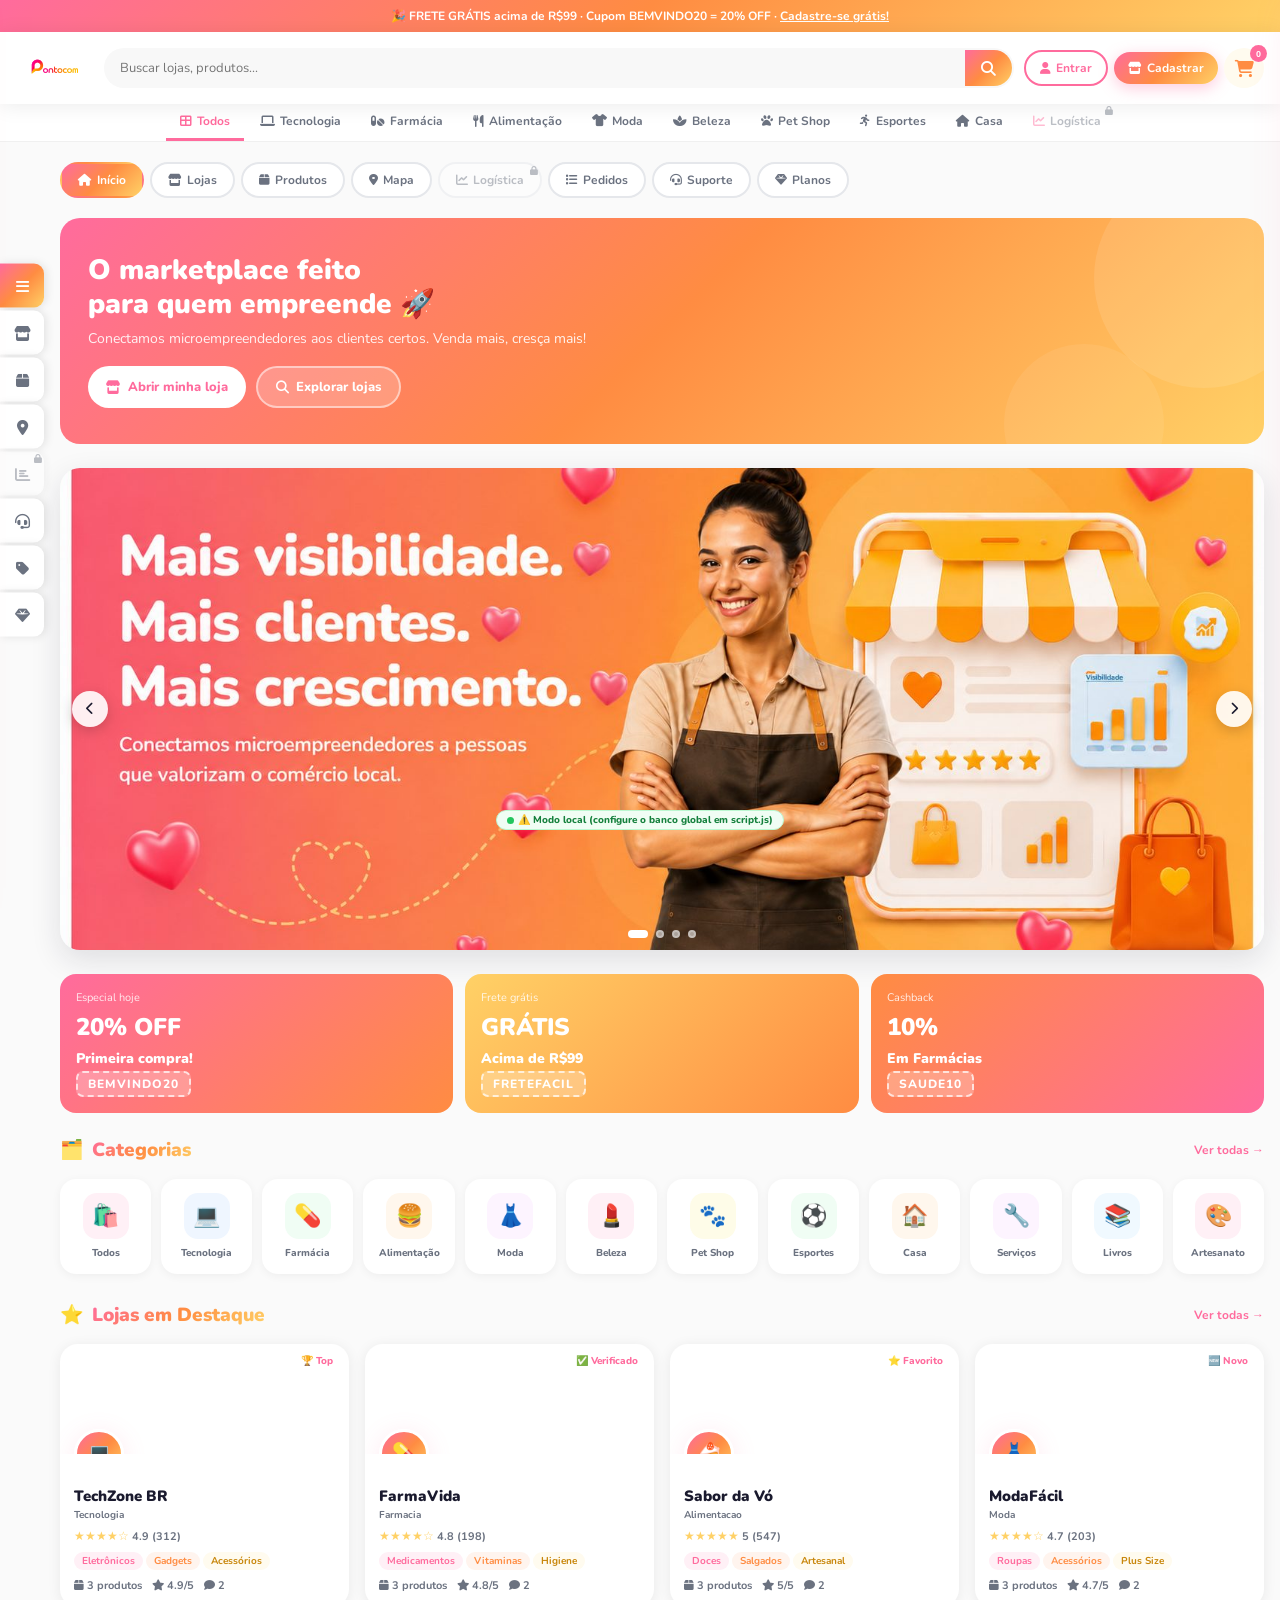
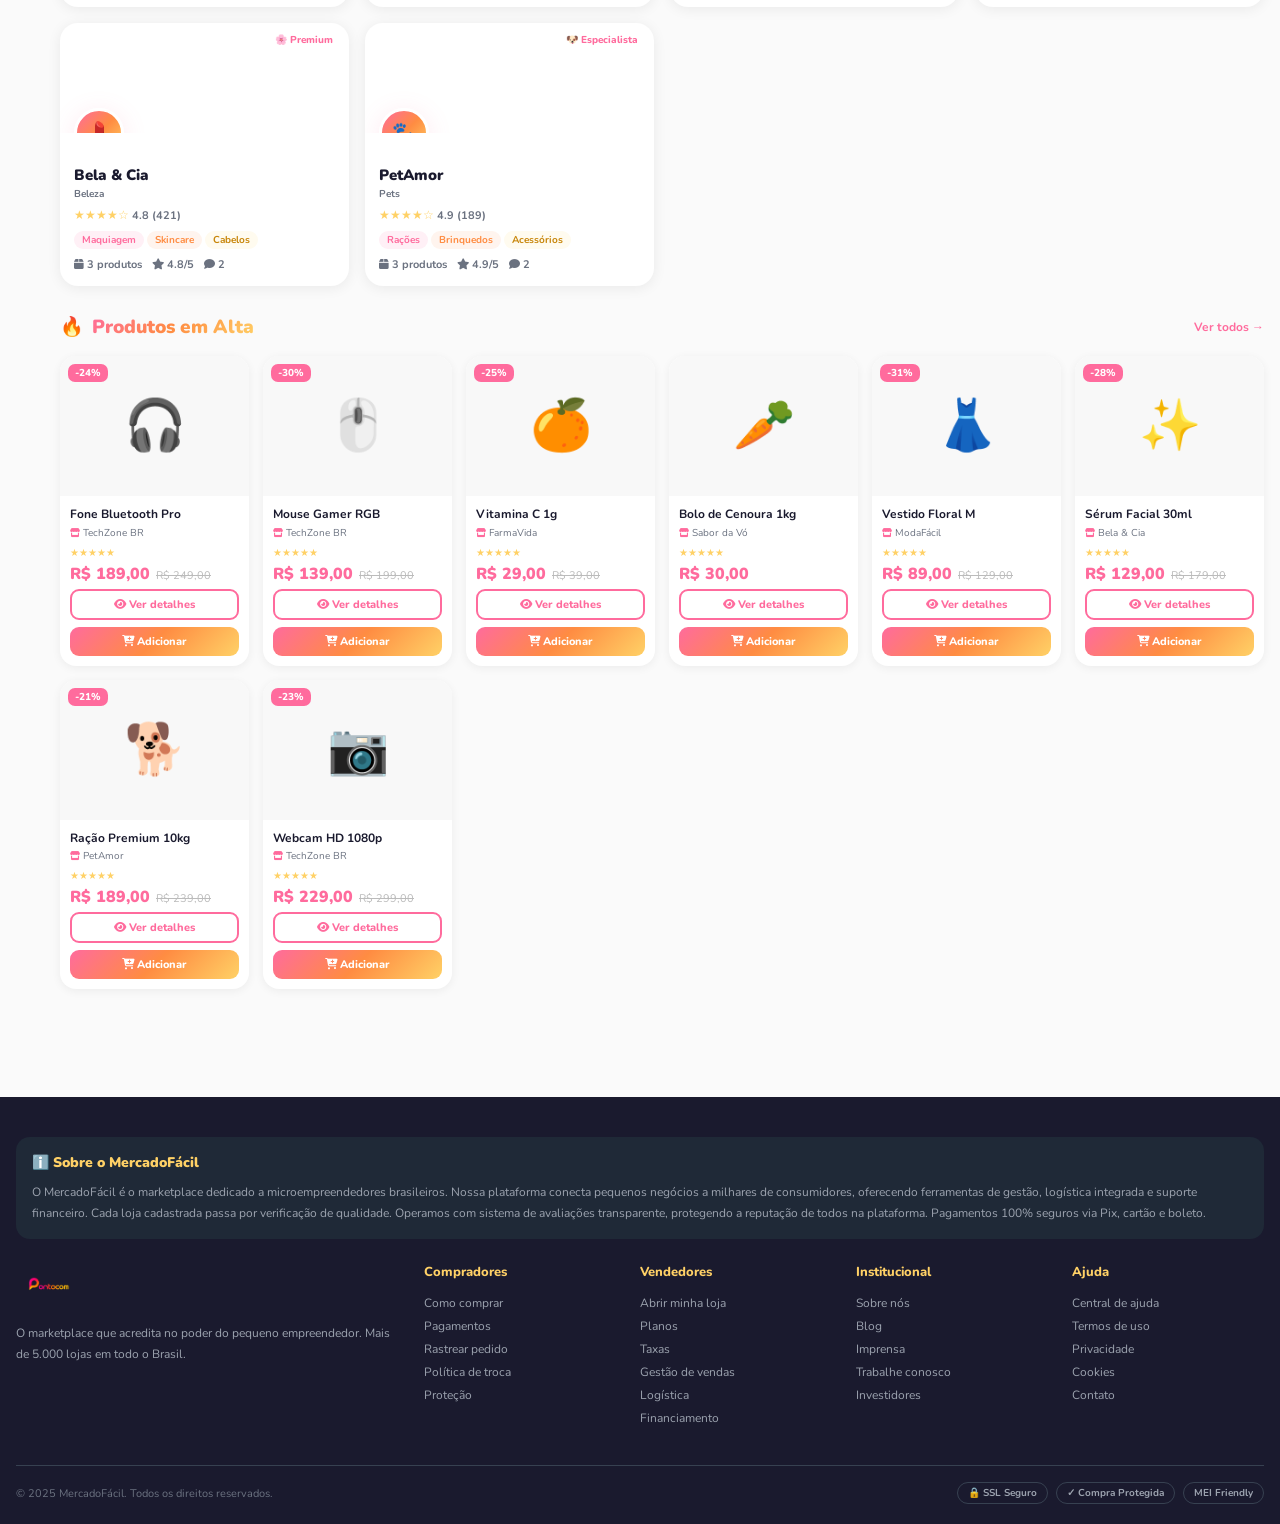
==== commit 9d26e207: "Integração BD" ====
--- a/pontocom.html
+++ b/pontocom.html
@@ -162,6 +162,18 @@
       <button class="btn-white" onclick="openModal('modal-register')"><i class="fas fa-store"></i> Abrir minha loja</button>
       <button class="btn-ghost" onclick="showTab('lojas')"><i class="fas fa-search"></i> Explorar lojas</button>
     </div>
+  </div>
+
+  <div class="carousel" id="heroCarousel">
+    <div class="carousel-track" id="carouselTrack">
+      <div class="carousel-slide"><img src="images/carrossel-1.jpg" alt="Mais visibilidade. Mais clientes. Mais crescimento." loading="eager"></div>
+      <div class="carousel-slide"><img src="images/carrossel-2.jpg" alt="Sua loja no lugar certo, na hora certa." loading="lazy"></div>
+      <div class="carousel-slide"><img src="images/carrossel-3.jpg" alt="Pequenas escolhas, grandes impactos." loading="lazy"></div>
+      <div class="carousel-slide"><img src="images/carrossel-4.jpg" alt="Mais visibilidade para seu negócio." loading="lazy"></div>
+    </div>
+    <button class="carousel-arrow carousel-prev" onclick="carouselMove(-1)" aria-label="Slide anterior"><i class="fas fa-chevron-left"></i></button>
+    <button class="carousel-arrow carousel-next" onclick="carouselMove(1)" aria-label="Próximo slide"><i class="fas fa-chevron-right"></i></button>
+    <div class="carousel-dots" id="carouselDots"></div>
   </div>
   <div class="promo-grid">
     <div class="promo-card promo-1" onclick="openModal('modal-coupon')"><p>Especial hoje</p><div class="discount">20% OFF</div><h3>Primeira compra!</h3><div class="coupon-badge">BEMVINDO20</div></div>
@@ -484,7 +496,6 @@
     <div class="user-type-grid">
       <div class="user-type-card selected" id="typeComprador" onclick="selectType('comprador')"><div class="icon">🛒</div><h3>Comprador</h3><p>Quero comprar produtos</p></div>
       <div class="user-type-card" id="typeVendedor" onclick="selectType('vendedor')"><div class="icon">🏪</div><h3>Vendedor</h3><p>Quero vender meus produtos</p></div>
-      <div class="user-type-card" id="typeEntregador" onclick="selectType('entregador')"><div class="icon">🛵</div><h3>Entregador</h3><p>Quero fazer entregas</p></div>
     </div>
     <div class="form-group"><label>Nome completo</label><input type="text" id="regName" placeholder="Seu nome completo"><div class="form-error" id="regNameErr">Informe seu nome.</div></div>
     <div class="form-group"><label>E-mail</label><input type="email" id="regEmail" placeholder="seu@email.com"><div class="form-error" id="regEmailErr">E-mail inválido ou já cadastrado.</div></div>
@@ -493,12 +504,6 @@
       <div class="form-group"><label>Nome da loja</label><input type="text" id="regStore" placeholder="Ex: Tech do João"></div>
       <div class="form-group"><label>Categoria</label><select id="regCat"><option>Tecnologia</option><option>Farmácia</option><option>Alimentação</option><option>Moda</option><option>Beleza</option><option>Pet Shop</option><option>Casa</option><option>Esportes</option><option>Outro</option></select></div>
       <div class="form-group"><label>CNPJ / CPF (MEI)</label><input type="text" id="regDoc" placeholder="00.000.000/0000-00"></div>
-    </div>
-    <div id="entregadorFields" style="display:none;">
-      <div class="form-group"><label>Tipo de veículo</label><select id="regVeiculo"><option>Moto</option><option>Carro</option><option>Bicicleta</option><option>A pé</option></select></div>
-      <div class="form-group"><label>Placa (se aplicável)</label><input type="text" id="regPlaca" placeholder="ABC-1234"></div>
-      <div class="form-group"><label>CNH (se aplicável)</label><input type="text" id="regCnh" placeholder="Número da CNH"></div>
-      <div class="form-group"><label>Região de atuação</label><input type="text" id="regRegiao" placeholder="Ex: Zona Norte, Centro..."></div>
     </div>
     <button class="form-submit" onclick="doRegister()"><i class="fas fa-user-plus"></i> Criar Conta Grátis</button>
     <div class="form-link">Já tem conta? <a onclick="closeModal('modal-register');openModal('modal-login')">Fazer login</a></div>
--- a/style.css
+++ b/style.css
@@ -21,9 +21,9 @@
 /* ── HEADER ── */
 header{background:white;box-shadow:0 2px 20px rgba(0,0,0,.08);position:sticky;top:0;z-index:900;}
 .header-inner{max-width:1400px;margin:0 auto;padding:10px 16px;display:flex;align-items:center;gap:10px;}
-.logo{height:36px;width:auto;display:block;flex-shrink:0;cursor:pointer;transition:transform .2s;}
+.logo{height:52px;width:auto;display:block;flex-shrink:0;cursor:pointer;transition:transform .2s;}
 .logo:hover{transform:scale(1.03);}
-.footer-brand .logo{height:32px;margin-bottom:10px;}
+.footer-brand .logo{height:44px;margin-bottom:10px;}
 .search-bar{flex:1;display:flex;background:var(--gray-light);border-radius:50px;border:2px solid transparent;transition:all .3s;overflow:hidden;min-width:0;}
 .search-bar:focus-within{border-color:var(--rosa);background:white;box-shadow:0 0 0 4px rgba(255,107,157,.1);}
 .search-bar input{flex:1;border:none;background:transparent;padding:9px 14px;font-family:'Nunito',sans-serif;font-size:13px;outline:none;min-width:0;}
@@ -53,7 +53,10 @@
 /* ── NAV CATS ── */
 .nav-cats{background:white;border-bottom:1px solid #f0f0f0;overflow-x:auto;scrollbar-width:none;}
 .nav-cats::-webkit-scrollbar{display:none;}
-.nav-cats-inner{max-width:1400px;margin:0 auto;padding:0 12px;display:flex;gap:2px;}
+.nav-cats-inner{max-width:1400px;margin:0 auto;padding:0 12px;display:flex;justify-content:center;gap:2px;}
+@media (max-width:900px){
+  .nav-cats-inner{justify-content:flex-start;}
+}
 .nav-cat{padding:9px 14px;border:none;background:none;cursor:pointer;font-family:'Nunito',sans-serif;font-size:12px;font-weight:700;color:var(--gray);white-space:nowrap;border-bottom:3px solid transparent;transition:all .25s;display:flex;align-items:center;gap:5px;}
 .nav-cat:hover,.nav-cat.active{color:var(--rosa);border-bottom-color:var(--rosa);}
 
@@ -96,6 +99,26 @@
 .btn-white:hover{transform:translateY(-2px);box-shadow:0 6px 20px rgba(0,0,0,.15);}
 .btn-ghost{background:rgba(255,255,255,.2);color:white;border:2px solid rgba(255,255,255,.5);padding:10px 18px;border-radius:50px;font-family:'Nunito',sans-serif;font-weight:800;font-size:13px;cursor:pointer;transition:all .25s;display:flex;align-items:center;gap:7px;}
 .btn-ghost:hover{background:rgba(255,255,255,.3);}
+
+/* ── CARROSSEL INTERATIVO ── */
+.carousel{position:relative;border-radius:20px;overflow:hidden;margin-bottom:24px;box-shadow:0 10px 30px rgba(26,26,46,.12);background:var(--gray-light);}
+.carousel-track{display:flex;width:400%;transition:transform .55s cubic-bezier(.65,0,.35,1);}
+.carousel-slide{position:relative;width:25%;flex:0 0 25%;height:0;padding-top:10%;overflow:hidden;}
+.carousel-slide img{position:absolute;inset:0;width:100%;height:100%;display:block;object-fit:cover;}
+.carousel-arrow{position:absolute;top:50%;transform:translateY(-50%);width:36px;height:36px;border-radius:50%;background:rgba(255,255,255,.9);border:none;display:flex;align-items:center;justify-content:center;cursor:pointer;color:var(--dark);font-size:13px;box-shadow:0 4px 14px rgba(0,0,0,.18);transition:all .2s;z-index:2;}
+.carousel-arrow:hover{background:#fff;transform:translateY(-50%) scale(1.1);color:var(--rosa);}
+.carousel-prev{left:12px;}
+.carousel-next{right:12px;}
+.carousel-dots{position:absolute;bottom:12px;left:50%;transform:translateX(-50%);display:flex;gap:8px;z-index:2;}
+.carousel-dot{width:8px;height:8px;border-radius:50%;background:rgba(255,255,255,.55);border:2px solid rgba(255,255,255,.3);cursor:pointer;padding:0;transition:all .25s;}
+.carousel-dot.active{background:#fff;width:20px;border-radius:6px;border-color:transparent;}
+@media (max-width:640px){
+  .carousel{border-radius:16px;}
+  .carousel-arrow{width:28px;height:28px;font-size:10px;}
+  .carousel-prev{left:8px;}
+  .carousel-next{right:8px;}
+  .carousel-dots{bottom:8px;}
+}
 
 /* ── PROMO ── */
 .promo-grid{display:grid;grid-template-columns:repeat(3,1fr);gap:12px;margin-bottom:24px;}
@@ -397,7 +420,7 @@
 /* ── RESPONSIVE MOBILE ── */
 @media(max-width:600px){
   .topbar{font-size:10px;padding:6px 8px;}
-  .logo{font-size:18px;}
+  .logo{height:40px;}
   .header-inner{padding:8px 10px;gap:6px;}
   .btn-label{display:none;}
   .main-tabs{gap:4px;}
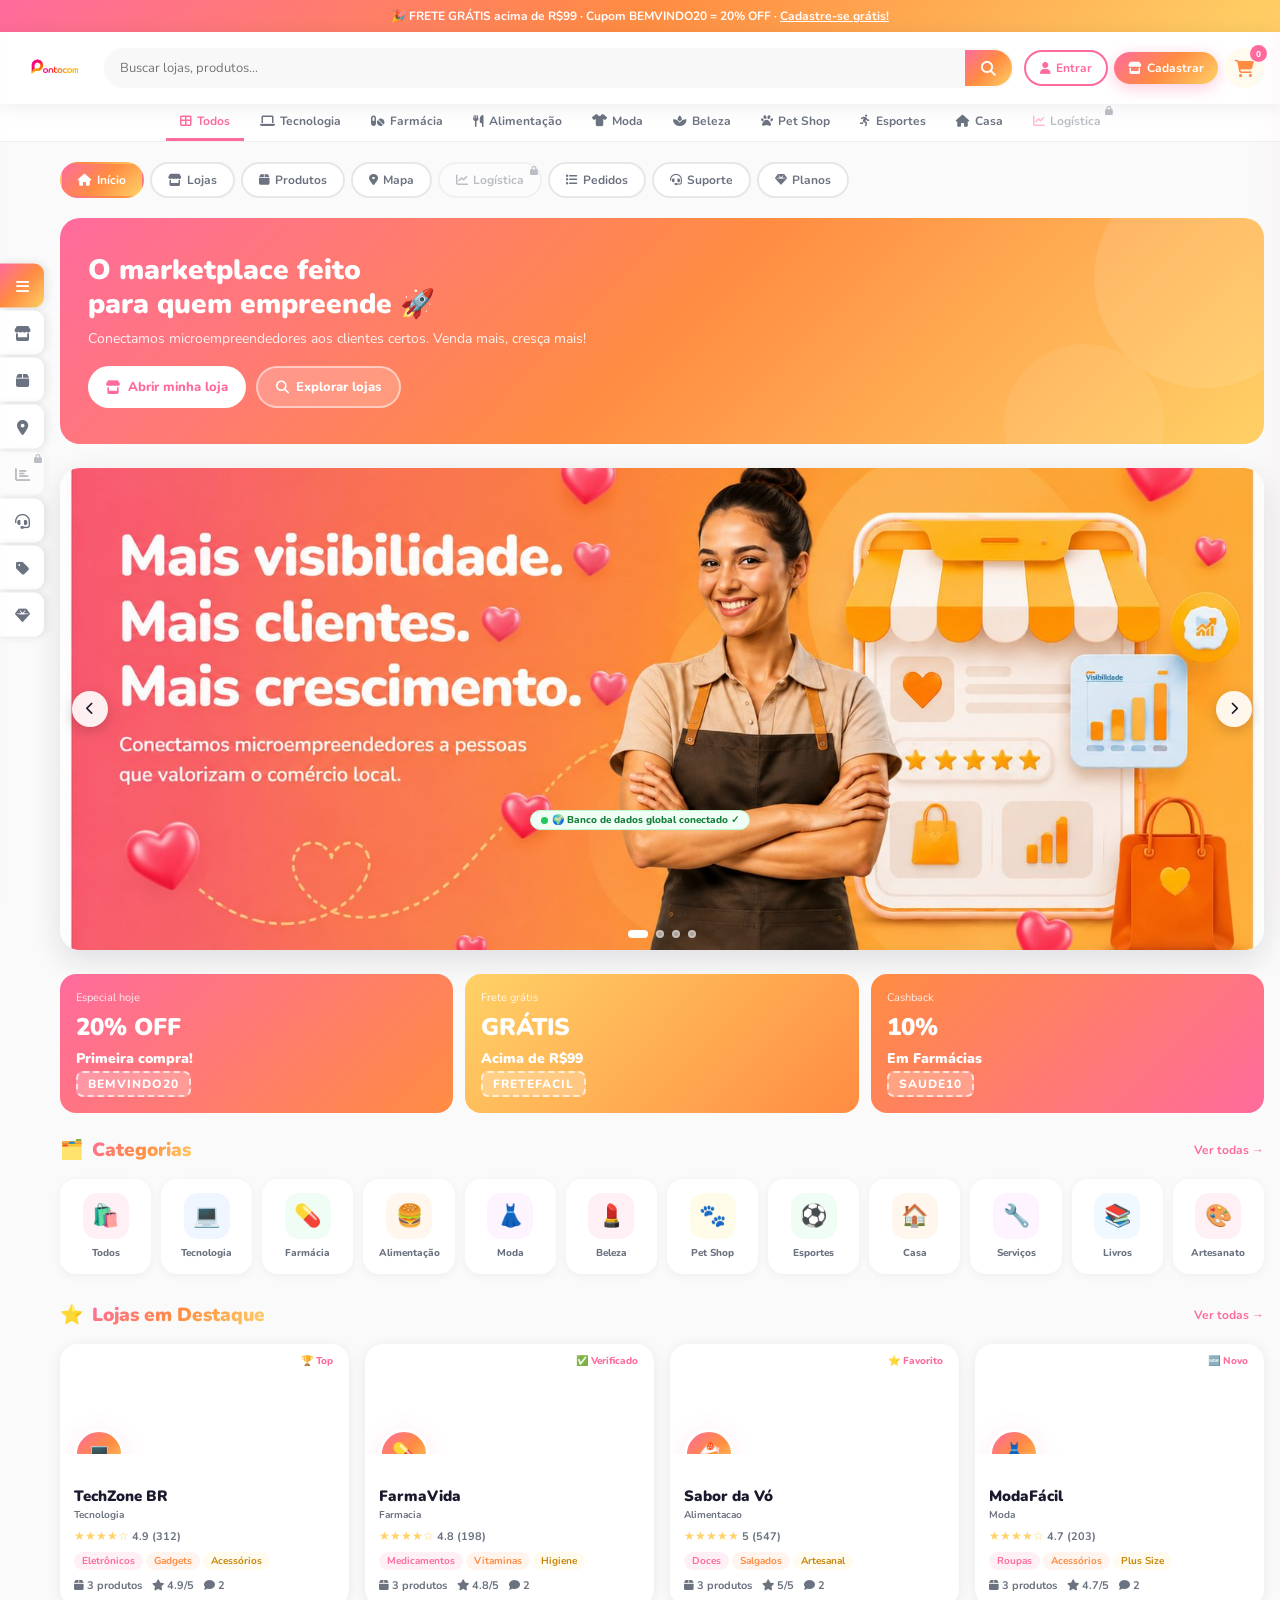
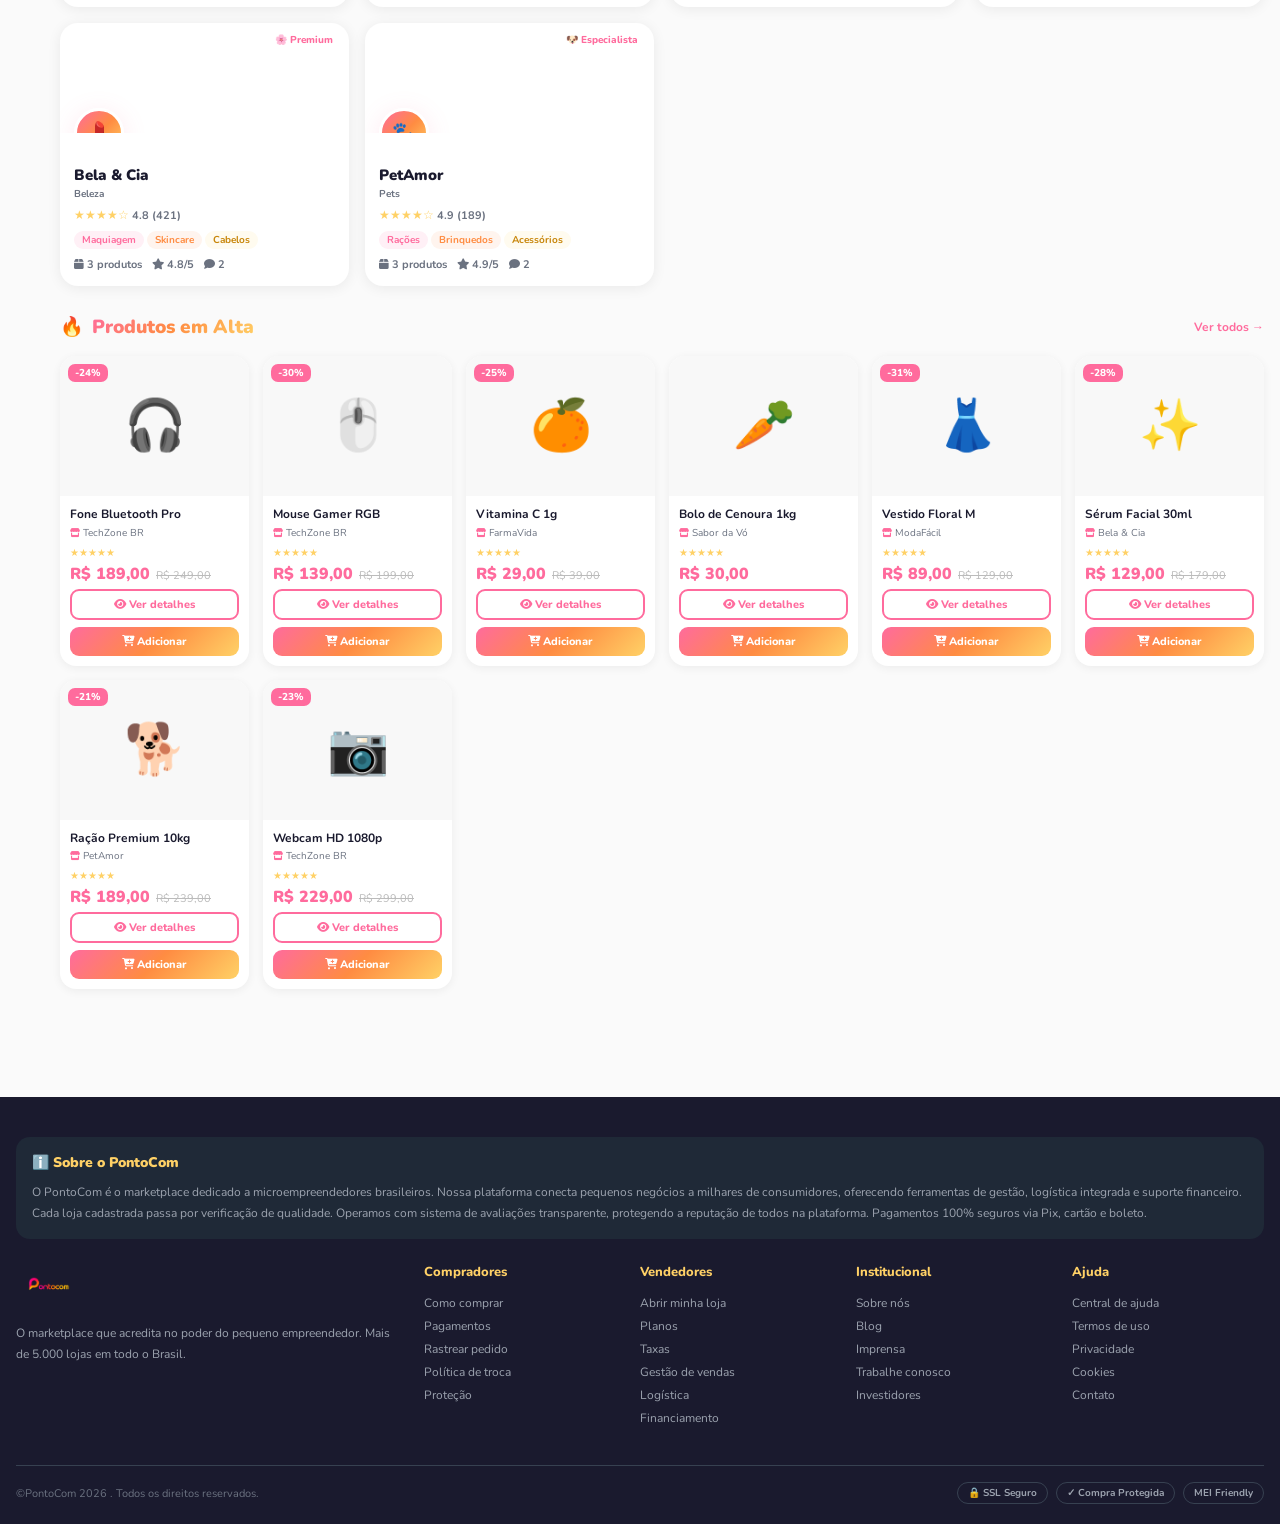
==== commit 80f5a1b4: "Mudanças recentes a serem confirmadas:" ====
--- a/pontocom.html
+++ b/pontocom.html
@@ -3,7 +3,7 @@
 <head>
 <meta charset="UTF-8">
 <meta name="viewport" content="width=device-width, initial-scale=1.0, maximum-scale=1.0">
-<title>MercadoFácil — Marketplace para Microempreendedores</title>
+<title>PontoCom — Marketplace para Microempreendedores</title>
 <link rel="preconnect" href="https://fonts.googleapis.com">
 <link href="https://fonts.googleapis.com/css2?family=Nunito:wght@400;600;700;800;900&family=Pacifico&display=swap" rel="stylesheet">
 <link rel="stylesheet" href="https://cdnjs.cloudflare.com/ajax/libs/font-awesome/6.5.0/css/all.min.css">
@@ -78,7 +78,7 @@
 <div class="menu-panel" id="menuPanel">
   <div class="menu-header">
     <h2>🛍️ Menu</h2>
-    <p>Explore tudo no MercadoFácil</p>
+    <p>Explore tudo no PontoCom</p>
     <button class="menu-close" onclick="closeMenu()"><i class="fas fa-times"></i></button>
   </div>
   <div class="menu-section">
@@ -294,21 +294,21 @@
       <div class="support-contact-cards">
 
         <!-- WhatsApp — link navegável -->
-        <a class="contact-card" href="https://wa.me/5516999990000?text=Olá!%20Preciso%20de%20suporte%20no%20MercadoFácil." target="_blank" rel="noopener">
+        <a class="contact-card" href="https://wa.me/5516999990000?text=Olá!%20Preciso%20de%20suporte%20no%20PontoCom." target="_blank" rel="noopener">
           <div class="contact-icon" style="background:#d1fae5;color:#10b981"><i class="fab fa-whatsapp"></i></div>
           <div class="contact-card-text">
             <h4>WhatsApp</h4>
-            <p>(16) 99999-0000 · Resposta em minutos</p>
+            <p>Não funcional.</p>
             <span class="contact-link-chip">↗ Abrir conversa</span>
           </div>
         </a>
 
         <!-- E-mail — link mailto -->
-        <a class="contact-card" href="mailto:suporte@mercadofacil.com.br?subject=Suporte%20MercadoFácil&body=Olá,%20preciso%20de%20ajuda%20com:" target="_blank" rel="noopener">
+        <a class="contact-card" href="mailto:pontocom286@gmail.com?subject=Suporte%20PontoCom" target="_blank" rel="noopener">
           <div class="contact-icon" style="background:#eff6ff;color:#2563eb"><i class="fas fa-envelope"></i></div>
           <div class="contact-card-text">
             <h4>E-mail</h4>
-            <p>suporte@mercadofacil.com.br</p>
+            <p>Não funcional.</p>
             <span class="contact-link-chip">↗ Enviar e-mail</span>
           </div>
         </a>
@@ -318,17 +318,17 @@
           <div class="contact-icon" style="background:var(--rosa-pale);color:var(--rosa)"><i class="fas fa-phone-alt"></i></div>
           <div class="contact-card-text">
             <h4>Telefone</h4>
-            <p>(16) 9999-0000 · Seg–Sáb, 8h–20h</p>
+            <p>Não funcional.</p>
             <span class="contact-link-chip">↗ Ligar agora</span>
           </div>
         </a>
 
         <!-- Instagram — link navegável -->
-        <a class="contact-card" href="https://instagram.com/mercadofacil" target="_blank" rel="noopener">
+        <a class="contact-card" href="https://www.instagram.com/pontocom.digital?igsi=YW10dTlkcXJjc3R1" target="_blank" rel="noopener">
           <div class="contact-icon" style="background:#fdf4ff;color:#9333ea"><i class="fab fa-instagram"></i></div>
           <div class="contact-card-text">
             <h4>Instagram</h4>
-            <p>@mercadofacil · DM aberta</p>
+            <p>@pontocom.digital · DM aberta</p>
             <span class="contact-link-chip">↗ Ver perfil</span>
           </div>
         </a>
@@ -346,7 +346,7 @@
     </div>
 
     <div>
-      <h3 style="font-size:16px;font-weight:900;margin-bottom:14px;">📝 Enviar Mensagem</h3>
+      <h3 style="font-size:16px;font-weight:900;margin-bottom:14px;">📝 Enviar Mensagem (Não funcional)</h3>
       <div class="form-group"><label>Seu nome</label><input type="text" id="supName" placeholder="Como você se chama?"></div>
       <div class="form-group"><label>E-mail para resposta</label><input type="email" id="supEmail" placeholder="seu@email.com"></div>
       <div class="form-group"><label>Telefone / WhatsApp</label><input type="tel" id="supPhone" placeholder="(00) 00000-0000"></div>
@@ -362,7 +362,7 @@
       </div>
       <div class="form-group"><label>Mensagem</label><textarea id="supMsg" style="width:100%;padding:10px 14px;border:2px solid #e5e7eb;border-radius:9px;font-family:'Nunito',sans-serif;font-size:13px;resize:vertical;min-height:90px;outline:none;transition:border .25s;" onfocus="this.style.borderColor='var(--rosa)'" onblur="this.style.borderColor='#e5e7eb'" placeholder="Descreva sua dúvida..."></textarea></div>
       <button class="form-submit" onclick="sendSupport()"><i class="fas fa-paper-plane"></i> Enviar Mensagem</button>
-      <p style="font-size:11px;color:var(--gray);margin-top:10px;text-align:center;">Também pode entrar em contato diretamente pelo <a href="https://wa.me/5516999990000" target="_blank" style="color:var(--rosa);font-weight:700;">WhatsApp</a> ou <a href="mailto:suporte@mercadofacil.com.br" style="color:var(--rosa);font-weight:700;">e-mail</a>.</p>
+      <p style="font-size:11px;color:var(--gray);margin-top:10px;text-align:center;">Também pode entrar em contato diretamente pelo <a href="https://wa.me/5516999990000" target="_blank" style="color:var(--rosa);font-weight:700;">WhatsApp</a> ou <a href="mailto:suporte@pontocom.com.br" style="color:var(--rosa);font-weight:700;">e-mail</a>.</p>
     </div>
   </div>
 </div>
@@ -371,69 +371,89 @@
 <div class="tab-content" id="tab-planos">
   <div class="logistics-panel">
     <div class="plans-intro">
-      <h2><i class="fas fa-gem" style="color:var(--rosa)"></i> Planos da Plataforma</h2>
-      <p>Escolha o plano ideal para o momento do seu negócio e desbloqueie mais ferramentas do MercadoFácil.</p>
-    </div>
-
-    <div class="plans-grid">
-
-      <!-- PLANO SOCIAL MÍDIA -->
-      <div class="plan-card">
-        <div class="plan-icon" style="background:var(--amarelo-pale);color:#c8860a;"><i class="fas fa-hashtag"></i></div>
-        <h3>Social Mídia</h3>
-        <p class="plan-desc">Ideal para quem está começando e quer construir presença online.</p>
-        <div class="plan-price">R$ 49<span>,90</span> <small>/mês</small></div>
+      <h2><i class="fas fa-gem" style="color:var(--rosa)"></i> Planos para crescer no PontoCom</h2>
+      <p>Comece sem mensalidade e evolua conforme sua loja vende mais. Planos pagos reduzem a comissão e liberam ferramentas para profissionalizar a operação local.</p>
+    </div>
+
+    <div class="plan-current-status" id="planCurrentStatus">
+      <i class="fas fa-circle-info"></i>
+      <span>Entre como vendedor para acompanhar seu plano atual.</span>
+    </div>
+
+    <div class="plans-grid plans-grid-4">
+      <div class="plan-card" data-plan-card="free">
+        <div class="plan-icon" style="background:#f0fdf4;color:#16a34a;"><i class="fas fa-seedling"></i></div>
+        <h3>Começar Local</h3>
+        <p class="plan-desc">Para entrar no marketplace com baixo risco e validar suas primeiras vendas.</p>
+        <div class="plan-price">R$ 0 <small>/mês</small></div>
+        <div class="plan-commission"><strong>10%</strong> de comissão por venda</div>
         <ul class="plan-features">
-          <li><i class="fas fa-check-circle"></i> Página de loja personalizada</li>
-          <li><i class="fas fa-check-circle"></i> Divulgação nas redes sociais</li>
-          <li><i class="fas fa-check-circle"></i> Modelos de posts prontos</li>
-          <li><i class="fas fa-check-circle"></i> Suporte via WhatsApp</li>
-          <li class="unavail"><i class="fas fa-times-circle"></i> Painel de vendas avançado</li>
-          <li class="unavail"><i class="fas fa-times-circle"></i> Gestão de entregas</li>
+          <li><i class="fas fa-check-circle"></i> Até 20 produtos ativos</li>
+          <li><i class="fas fa-check-circle"></i> Loja e presença no mapa local</li>
+          <li><i class="fas fa-check-circle"></i> Avaliações e reputação</li>
+          <li><i class="fas fa-check-circle"></i> 1 cupom promocional por mês</li>
+          <li><i class="fas fa-check-circle"></i> Métricas básicas da loja</li>
+          <li class="unavail"><i class="fas fa-times-circle"></i> Painel logístico avançado</li>
         </ul>
-        <button class="btn btn-outline plan-cta" onclick="choosePlan('Social Mídia')"><i class="fas fa-rocket"></i> Assinar Plano</button>
-      </div>
-
-      <!-- PLANO VENDAS (destaque) -->
-      <div class="plan-card featured">
+        <button class="btn btn-outline plan-cta" data-plan-button="free" onclick="choosePlan('free')"><i class="fas fa-store"></i> Começar grátis</button>
+      </div>
+
+      <div class="plan-card" data-plan-card="grow">
+        <div class="plan-icon" style="background:var(--amarelo-pale);color:#c8860a;"><i class="fas fa-arrow-trend-up"></i></div>
+        <h3>Crescer</h3>
+        <p class="plan-desc">Para quem já está vendendo e quer ganhar visibilidade e controle comercial.</p>
+        <div class="plan-price">R$ 39<span>,90</span> <small>/mês</small></div>
+        <div class="plan-commission"><strong>8%</strong> de comissão por venda</div>
+        <ul class="plan-features">
+          <li><i class="fas fa-check-circle"></i> Até 100 produtos ativos</li>
+          <li><i class="fas fa-check-circle"></i> 5 cupons promocionais por mês</li>
+          <li><i class="fas fa-check-circle"></i> 2 destaques locais por mês</li>
+          <li><i class="fas fa-check-circle"></i> Relatórios de vendas</li>
+          <li><i class="fas fa-check-circle"></i> Materiais para Instagram e WhatsApp</li>
+          <li class="unavail"><i class="fas fa-times-circle"></i> Gestão logística avançada</li>
+        </ul>
+        <button class="btn btn-outline plan-cta" data-plan-button="grow" onclick="choosePlan('grow')"><i class="fas fa-rocket"></i> Escolher Crescer</button>
+      </div>
+
+      <div class="plan-card featured" data-plan-card="pro">
         <span class="plan-badge">⭐ Mais Popular</span>
         <div class="plan-icon" style="background:var(--rosa-pale);color:var(--rosa);"><i class="fas fa-chart-line"></i></div>
-        <h3>Vendas</h3>
-        <p class="plan-desc">Para lojistas que querem vender mais com ferramentas completas de gestão.</p>
-        <div class="plan-price">R$ 99<span>,90</span> <small>/mês</small></div>
+        <h3>Pro Local</h3>
+        <p class="plan-desc">Para transformar o marketplace em um canal profissional de vendas e gestão.</p>
+        <div class="plan-price">R$ 79<span>,90</span> <small>/mês</small></div>
+        <div class="plan-commission"><strong>6%</strong> de comissão por venda</div>
         <ul class="plan-features">
-          <li><i class="fas fa-check-circle"></i> Tudo do plano Social Mídia</li>
-          <li><i class="fas fa-check-circle"></i> Painel Logístico & Financeiro completo</li>
-          <li><i class="fas fa-check-circle"></i> Cupons de desconto ilimitados</li>
-          <li><i class="fas fa-check-circle"></i> Relatórios de faturamento e metas</li>
-          <li><i class="fas fa-check-circle"></i> Solicitação de financiamento</li>
-          <li class="unavail"><i class="fas fa-times-circle"></i> Frota própria de entregadores</li>
+          <li><i class="fas fa-check-circle"></i> Até 500 produtos ativos</li>
+          <li><i class="fas fa-check-circle"></i> Cupons ilimitados</li>
+          <li><i class="fas fa-check-circle"></i> 10 destaques locais por mês</li>
+          <li><i class="fas fa-check-circle"></i> Painel financeiro e logístico</li>
+          <li><i class="fas fa-check-circle"></i> Indicadores avançados de desempenho</li>
+          <li><i class="fas fa-check-circle"></i> Suporte prioritário</li>
         </ul>
-        <button class="btn btn-primary plan-cta" onclick="choosePlan('Vendas')"><i class="fas fa-rocket"></i> Assinar Plano</button>
-      </div>
-
-      <!-- PLANO ENTREGA -->
-      <div class="plan-card">
-        <div class="plan-icon" style="background:#eff6ff;color:#2563eb;"><i class="fas fa-truck"></i></div>
-        <h3>Entrega</h3>
-        <p class="plan-desc">Para quem precisa de logística própria e entregadores dedicados.</p>
+        <button class="btn btn-primary plan-cta" data-plan-button="pro" onclick="choosePlan('pro')"><i class="fas fa-rocket"></i> Escolher Pro Local</button>
+      </div>
+
+      <div class="plan-card" data-plan-card="scale">
+        <div class="plan-icon" style="background:#eff6ff;color:#2563eb;"><i class="fas fa-truck-fast"></i></div>
+        <h3>Escala</h3>
+        <p class="plan-desc">Para operações maduras que precisam de logística, integrações e escala.</p>
         <div class="plan-price">R$ 149<span>,90</span> <small>/mês</small></div>
+        <div class="plan-commission"><strong>4,5%</strong> de comissão por venda</div>
         <ul class="plan-features">
-          <li><i class="fas fa-check-circle"></i> Tudo do plano Vendas</li>
-          <li><i class="fas fa-check-circle"></i> Gestão de entregadores da plataforma</li>
-          <li><i class="fas fa-check-circle"></i> Rastreamento de pedidos em tempo real</li>
-          <li><i class="fas fa-check-circle"></i> Roteirização automática de entregas</li>
-          <li><i class="fas fa-check-circle"></i> Prioridade no suporte</li>
-          <li><i class="fas fa-check-circle"></i> Selo "Entrega Rápida" na loja</li>
+          <li><i class="fas fa-check-circle"></i> Produtos ilimitados</li>
+          <li><i class="fas fa-check-circle"></i> 30 destaques locais por mês</li>
+          <li><i class="fas fa-check-circle"></i> Gestão completa de entregas</li>
+          <li><i class="fas fa-check-circle"></i> Roteirização e rastreamento</li>
+          <li><i class="fas fa-check-circle"></i> Integrações e API</li>
+          <li><i class="fas fa-check-circle"></i> Relatórios e exportação de dados</li>
         </ul>
-        <button class="btn btn-outline plan-cta" onclick="choosePlan('Entrega')"><i class="fas fa-rocket"></i> Assinar Plano</button>
-      </div>
-
+        <button class="btn btn-outline plan-cta" data-plan-button="scale" onclick="choosePlan('scale')"><i class="fas fa-bolt"></i> Escolher Escala</button>
+      </div>
     </div>
 
     <div class="plans-compare-note">
-      <i class="fas fa-circle-info"></i>
-      <span>Você pode trocar ou cancelar seu plano quando quiser, direto pelo seu perfil de vendedor. Todos os planos incluem 7 dias grátis para teste.</span>
+      <i class="fas fa-shield-heart"></i>
+      <span>No protótipo, a troca de plano é simulada e salva no perfil do vendedor. Em produção, o mesmo fluxo fica pronto para ser conectado a um checkout e a webhooks de pagamento.</span>
     </div>
   </div>
 </div>
@@ -444,8 +464,8 @@
 <footer>
   <div class="footer-inner">
     <div class="footer-info-box">
-      <h3>ℹ️ Sobre o MercadoFácil</h3>
-      <p>O MercadoFácil é o marketplace dedicado a microempreendedores brasileiros. Nossa plataforma conecta pequenos negócios a milhares de consumidores, oferecendo ferramentas de gestão, logística integrada e suporte financeiro. Cada loja cadastrada passa por verificação de qualidade. Operamos com sistema de avaliações transparente, protegendo a reputação de todos na plataforma. Pagamentos 100% seguros via Pix, cartão e boleto.</p>
+      <h3>ℹ️ Sobre o PontoCom</h3>
+      <p>O PontoCom é o marketplace dedicado a microempreendedores brasileiros. Nossa plataforma conecta pequenos negócios a milhares de consumidores, oferecendo ferramentas de gestão, logística integrada e suporte financeiro. Cada loja cadastrada passa por verificação de qualidade. Operamos com sistema de avaliações transparente, protegendo a reputação de todos na plataforma. Pagamentos 100% seguros via Pix, cartão e boleto.</p>
     </div>
     <div class="footer-grid">
       <div class="footer-brand"><img src="[data-uri]" alt="Pontocom" class="logo" onclick="goHome()" style="cursor:pointer;"><p>O marketplace que acredita no poder do pequeno empreendedor. Mais de 5.000 lojas em todo o Brasil.</p></div>
@@ -456,7 +476,7 @@
     </div>
     <div class="footer-divider"></div>
     <div class="footer-bottom">
-      <span>© 2025 MercadoFácil. Todos os direitos reservados.</span>
+      <span>©PontoCom 2026 . Todos os direitos reservados.</span>
       <div class="footer-badges"><div class="footer-badge">🔒 SSL Seguro</div><div class="footer-badge">✓ Compra Protegida</div><div class="footer-badge">MEI Friendly</div></div>
     </div>
   </div>
@@ -492,7 +512,7 @@
   <div class="modal">
     <button class="modal-close" onclick="closeModal('modal-register')"><i class="fas fa-times"></i></button>
     <h2>Crie sua conta!</h2>
-    <p>Escolha como você quer usar o MercadoFácil</p>
+    <p>Escolha como você quer usar o PontoCom</p>
     <div class="user-type-grid">
       <div class="user-type-card selected" id="typeComprador" onclick="selectType('comprador')"><div class="icon">🛒</div><h3>Comprador</h3><p>Quero comprar produtos</p></div>
       <div class="user-type-card" id="typeVendedor" onclick="selectType('vendedor')"><div class="icon">🏪</div><h3>Vendedor</h3><p>Quero vender meus produtos</p></div>
@@ -542,6 +562,7 @@
     <button class="modal-close" onclick="closeModal('modal-store-setup')"><i class="fas fa-times"></i></button>
     <h2><i class="fas fa-store" style="color:var(--rosa)"></i> Cadastre sua loja e produtos</h2>
     <p>Complete os dados da sua loja e adicione os produtos que deseja vender</p>
+    <div id="storePlanNotice" class="store-plan-notice"></div>
 
     <div class="form-group"><label>Nome da loja</label><input type="text" id="ssStoreName" placeholder="Ex: Tech do João"></div>
     <div class="form-group"><label>Categoria</label>
@@ -563,7 +584,7 @@
     <div style="border-top:2px dashed #eee;margin:16px 0 10px;padding-top:14px;">
       <label style="font-size:11px;font-weight:800;color:var(--gray);text-transform:uppercase;letter-spacing:.5px;">Produtos</label>
       <div id="ssProductsList" style="margin-top:8px;display:flex;flex-direction:column;gap:10px;"></div>
-      <button type="button" class="btn btn-outline" style="width:100%;justify-content:center;margin-top:10px;" onclick="addProductRow()"><i class="fas fa-plus"></i> Adicionar produto</button>
+      <button type="button" id="ssAddProductBtn" class="btn btn-outline" style="width:100%;justify-content:center;margin-top:10px;" onclick="addProductRow()"><i class="fas fa-plus"></i> Adicionar produto</button>
     </div>
 
     <button class="form-submit" style="margin-top:16px;" onclick="saveStoreSetup()"><i class="fas fa-check"></i> Salvar loja e produtos</button>
@@ -579,6 +600,25 @@
   </div>
 </div>
 
+<!-- PLAN UPGRADE / CHECKOUT MODAL -->
+<div class="modal-overlay" id="modal-plan-upgrade">
+  <div class="modal plan-upgrade-modal" style="max-width:540px;">
+    <button class="modal-close" onclick="closeModal('modal-plan-upgrade')"><i class="fas fa-times"></i></button>
+    <div class="upgrade-kicker"><i class="fas fa-gem"></i> Plano para vendedores</div>
+    <h2 id="upgradePlanTitle">Escolher plano</h2>
+    <p id="upgradePlanSubtitle">Revise os benefícios antes de continuar.</p>
+    <div class="upgrade-summary">
+      <div><span>Mensalidade</span><strong id="upgradePlanPrice">—</strong></div>
+      <div><span>Comissão por venda</span><strong id="upgradePlanCommission">—</strong></div>
+      <div><span>Limite de produtos</span><strong id="upgradePlanProducts">—</strong></div>
+    </div>
+    <ul class="upgrade-benefits" id="upgradePlanBenefits"></ul>
+    <div class="upgrade-demo-warning"><i class="fas fa-flask"></i><span><strong>Modo protótipo:</strong> nenhuma cobrança real será feita. A escolha será salva no perfil para testar limites e desbloqueios.</span></div>
+    <button class="form-submit" id="confirmPlanBtn" onclick="confirmPlanChange()"><i class="fas fa-check"></i> Confirmar plano</button>
+    <div class="form-link"><a onclick="closeModal('modal-plan-upgrade')">Agora não</a></div>
+  </div>
+</div>
+
 <!-- USER MENU MODAL -->
 <div class="modal-overlay" id="modal-user">
   <div class="modal" style="max-width:360px;">
--- a/style.css
+++ b/style.css
@@ -241,6 +241,7 @@
 .plans-intro h2{font-size:24px;font-weight:900;margin-bottom:8px;}
 .plans-intro p{font-size:13px;color:var(--gray);}
 .plans-grid{display:grid;grid-template-columns:repeat(3,1fr);gap:18px;margin-bottom:24px;align-items:stretch;}
+.plans-grid.plans-grid-4{grid-template-columns:repeat(4,1fr);gap:14px;}
 .plan-card{background:white;border-radius:20px;padding:26px 22px;box-shadow:var(--shadow);position:relative;display:flex;flex-direction:column;transition:transform .25s,box-shadow .25s;border:2px solid transparent;}
 .plan-card:hover{transform:translateY(-4px);box-shadow:var(--shadow-lg);}
 .plan-card.featured{border-color:var(--rosa);}
@@ -446,4 +447,38 @@
 .mobile-bottom-bar{display:none;position:fixed;bottom:0;left:0;right:0;background:white;border-top:1px solid #f0f0f0;z-index:900;padding:6px 0 env(safe-area-inset-bottom,6px);}
 .mobile-bottom-bar .mbb-item{flex:1;display:flex;flex-direction:column;align-items:center;gap:2px;cursor:pointer;padding:4px;font-size:9px;font-weight:700;color:var(--gray);transition:color .2s;border:none;background:none;font-family:'Nunito',sans-serif;}
 .mobile-bottom-bar .mbb-item i{font-size:18px;}
-.mobile-bottom-bar .mbb-item.active,.mobile-bottom-bar .mbb-item:hover{color:var(--rosa);}+.mobile-bottom-bar .mbb-item.active,.mobile-bottom-bar .mbb-item:hover{color:var(--rosa);}
+
+/* ── PLANOS / ASSINATURAS V2 ── */
+.plan-current-status{max-width:900px;margin:0 auto 22px;background:#f8fafc;border:1px solid #e5e7eb;border-radius:14px;padding:12px 16px;display:flex;align-items:center;justify-content:center;gap:9px;font-size:12px;font-weight:700;color:var(--gray);}
+.plan-current-status i{color:var(--rosa);font-size:15px;}
+.plan-current-status.active-plan-status{background:#f0fdf4;border-color:#bbf7d0;color:#166534;}
+.plan-current-status.active-plan-status i{color:#16a34a;}
+.plan-commission{display:inline-flex;align-items:center;gap:4px;background:var(--gray-light);border-radius:9px;padding:7px 9px;font-size:11px;color:var(--gray);font-weight:700;margin-top:8px;}
+.plan-commission strong{font-size:14px;color:var(--dark);}
+.plan-card.current-plan{border-color:#16a34a;box-shadow:0 0 0 4px rgba(22,163,74,.08),var(--shadow);}
+.plan-card.current-plan::after{content:'PLANO ATUAL';position:absolute;top:10px;right:10px;background:#dcfce7;color:#15803d;border-radius:20px;padding:3px 8px;font-size:8px;font-weight:900;letter-spacing:.5px;}
+.plan-current-btn,.plan-current-btn:disabled{background:#dcfce7!important;color:#15803d!important;border-color:#bbf7d0!important;box-shadow:none!important;cursor:default;opacity:1;}
+.store-plan-notice{margin:12px 0 14px;background:var(--rosa-pale);border:1px solid var(--rosa-light);border-radius:12px;padding:10px 12px;display:flex;align-items:center;justify-content:space-between;gap:10px;font-size:11px;color:var(--dark);font-weight:700;}
+.store-plan-notice>div{display:flex;align-items:center;gap:7px;min-width:0;}
+.store-plan-notice i{color:var(--rosa);}
+.store-plan-notice button{border:none;background:white;color:var(--rosa);font-family:'Nunito',sans-serif;font-size:10px;font-weight:900;border-radius:20px;padding:6px 10px;cursor:pointer;white-space:nowrap;}
+.user-plan-box{background:var(--rosa-pale);border:1px solid var(--rosa-light);border-radius:12px;padding:10px 12px;margin-bottom:12px;text-align:center;display:flex;flex-direction:column;gap:2px;}
+.user-plan-box span{font-size:9px;text-transform:uppercase;letter-spacing:.7px;color:var(--gray);font-weight:800;}
+.user-plan-box strong{font-size:14px;color:var(--rosa);}
+.user-plan-box small{font-size:10px;color:var(--gray);font-weight:700;}
+.seller-plan-manage-btn{background:#fff!important;color:var(--rosa)!important;border:2px solid var(--rosa)!important;}
+.plan-upgrade-modal .upgrade-kicker{display:inline-flex;align-items:center;gap:6px;background:var(--rosa-pale);color:var(--rosa);border-radius:20px;padding:5px 10px;font-size:10px;font-weight:900;margin-bottom:8px;}
+.plan-upgrade-modal h2{font-size:22px;font-weight:900;margin-bottom:4px;}
+.plan-upgrade-modal>p{font-size:12px;color:var(--gray);margin-bottom:14px;}
+.upgrade-summary{display:grid;grid-template-columns:repeat(3,1fr);gap:8px;margin:14px 0;}
+.upgrade-summary>div{background:var(--gray-light);border-radius:12px;padding:11px;text-align:center;}
+.upgrade-summary span{display:block;font-size:9px;color:var(--gray);font-weight:800;margin-bottom:3px;}
+.upgrade-summary strong{font-size:13px;color:var(--dark);}
+.upgrade-benefits{list-style:none;margin:12px 0 14px;display:grid;grid-template-columns:1fr 1fr;gap:7px;}
+.upgrade-benefits li{font-size:11px;font-weight:700;display:flex;gap:7px;align-items:flex-start;background:white;border:1px solid #f0f0f0;border-radius:9px;padding:8px;}
+.upgrade-benefits i{color:#16a34a;margin-top:1px;}
+.upgrade-demo-warning{display:flex;align-items:flex-start;gap:8px;background:#fffbeb;border:1px solid #fde68a;color:#92400e;border-radius:10px;padding:10px 12px;font-size:10px;line-height:1.5;margin-bottom:14px;}
+.upgrade-demo-warning i{margin-top:2px;}
+@media(max-width:1180px){.plans-grid.plans-grid-4{grid-template-columns:repeat(2,1fr);}}
+@media(max-width:650px){.plans-grid.plans-grid-4{grid-template-columns:1fr;}.upgrade-summary{grid-template-columns:1fr;}.upgrade-benefits{grid-template-columns:1fr;}.store-plan-notice{align-items:flex-start;flex-direction:column;}}
